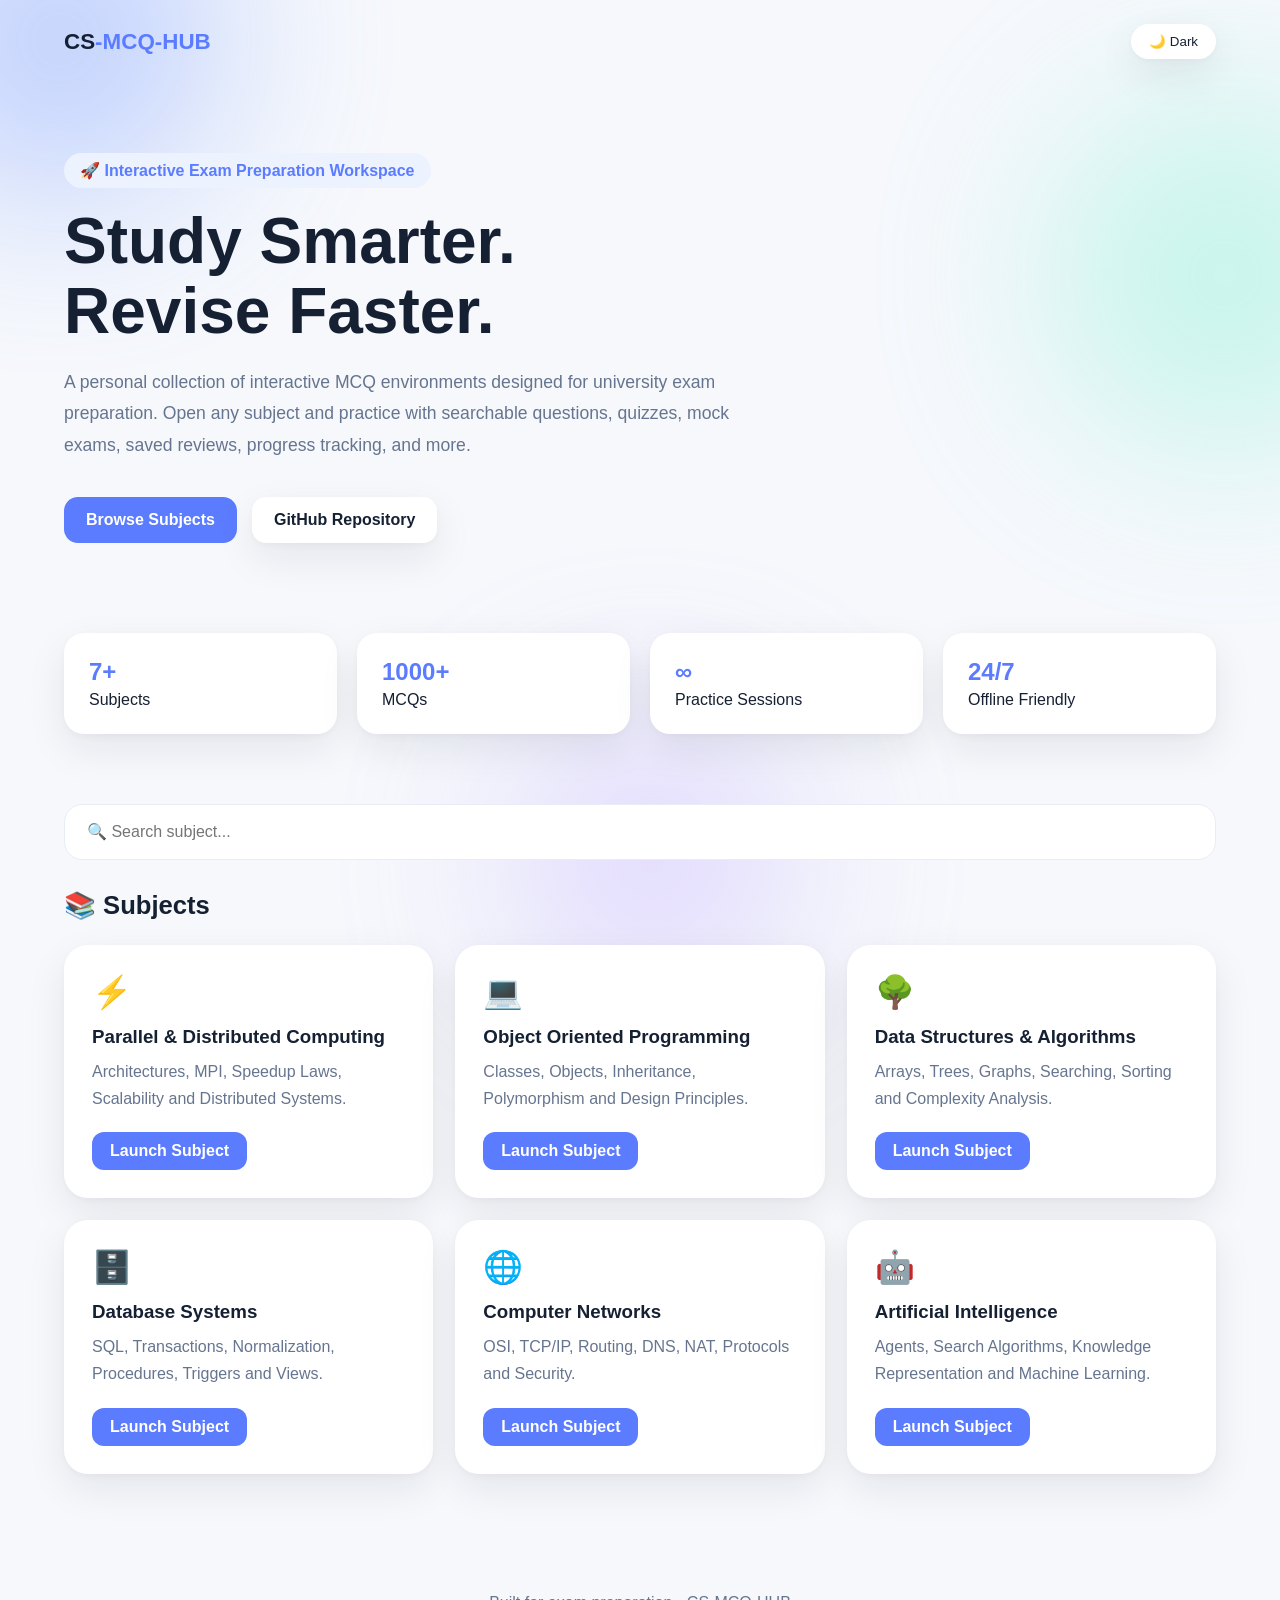
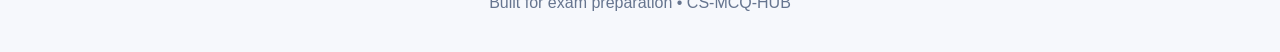
==== index.html @ e60d029c "chore: refactor logo and subject links, enhance theme toggle" ====
<!DOCTYPE html>
<html lang="en">
<head>
<meta charset="UTF-8">
<meta name="viewport" content="width=device-width, initial-scale=1">

<title>CS MCQ Hub</title>

<style>

:root{
    --bg:#f6f8fc;
    --card:#ffffff;
    --text:#162033;
    --muted:#66758f;
    --border:#e7edf5;

    --primary:#5b7cff;
    --primary-light:#edf2ff;

    --shadow:
        0 2px 8px rgba(15,23,42,.04),
        0 15px 40px rgba(15,23,42,.08);
}

[data-theme="dark"]{
    --bg:#0f172a;
    --card:#172033;
    --text:#f8fafc;
    --muted:#94a3b8;
    --border:#273449;

    --primary:#7395ff;
    --primary-light:#1f2f57;
}

*{
    margin:0;
    padding:0;
    box-sizing:border-box;
}

html{
    scroll-behavior:smooth;
}

body{
    background:var(--bg);
    color:var(--text);
    font-family:
    Inter,
    Segoe UI,
    sans-serif;
    overflow-x:hidden;
}

/* =======================
BACKGROUND
======================= */

.blob{
    position:fixed;
    border-radius:50%;
    filter:blur(90px);
    z-index:-1;
    opacity:.45;
}

.blob1{
    width:320px;
    height:320px;
    background:#7ea1ff;
    top:-120px;
    left:-100px;
}

.blob2{
    width:350px;
    height:350px;
    background:#8df2d7;
    right:-120px;
    top:100px;
}

.blob3{
    width:280px;
    height:280px;
    background:#c5b1ff;
    bottom:-100px;
    left:40%;
}

/* =======================
HEADER
======================= */

header{
    max-width:1200px;
    margin:auto;
    padding:24px;
}

.nav{
    display:flex;
    justify-content:space-between;
    align-items:center;
}

.logo{
    font-size:1.4rem;
    font-weight:800;
    text-decoration:none;
    color:var(--text);
}

.logo span{
    color:var(--primary);
}

.theme-btn{
    border:none;
    padding:10px 18px;
    border-radius:999px;
    background:var(--card);
    box-shadow:var(--shadow);
    cursor:pointer;
    color:var(--text);
}

/* =======================
HERO
======================= */

.hero{
    max-width:1200px;
    margin:auto;
    padding:70px 24px;
}

.tag{
    display:inline-block;
    padding:8px 16px;
    border-radius:999px;
    background:var(--primary-light);
    color:var(--primary);
    font-weight:700;
    margin-bottom:18px;
}

.hero h1{
    font-size:clamp(2.5rem,5vw,5rem);
    line-height:1.1;
    margin-bottom:20px;
}

.hero p{
    max-width:700px;
    color:var(--muted);
    font-size:1.1rem;
    line-height:1.8;
}

.hero-actions{
    margin-top:35px;
    display:flex;
    gap:15px;
    flex-wrap:wrap;
}

.btn{
    text-decoration:none;
    padding:14px 22px;
    border-radius:14px;
    font-weight:700;
}

.btn-primary{
    background:var(--primary);
    color:white;
}

.btn-secondary{
    background:var(--card);
    color:var(--text);
    box-shadow:var(--shadow);
}

/* =======================
STATS
======================= */

.stats{
    max-width:1200px;
    margin:auto;
    padding:20px 24px 50px;

    display:grid;
    gap:20px;

    grid-template-columns:
    repeat(auto-fit,minmax(220px,1fr));
}

.stat-card{
    background:var(--card);
    padding:25px;
    border-radius:20px;
    box-shadow:var(--shadow);
}

.stat-card h2{
    color:var(--primary);
    margin-bottom:5px;
}

/* =======================
SEARCH
======================= */

.search-area{
    max-width:1200px;
    margin:auto;
    padding:20px 24px;
}

.search-box{
    width:100%;
    padding:18px 22px;

    border-radius:18px;
    border:1px solid var(--border);

    background:var(--card);
    color:var(--text);

    font-size:1rem;
}

/* =======================
SUBJECTS
======================= */

.subjects{
    max-width:1200px;
    margin:auto;
    padding:10px 24px 80px;
}

.section-title{
    margin-bottom:25px;
    font-size:1.6rem;
}

.subject-grid{
    display:grid;
    gap:22px;

    grid-template-columns:
    repeat(auto-fit,minmax(280px,1fr));
}

.subject-card{
    background:var(--card);
    border-radius:24px;

    padding:28px;

    box-shadow:var(--shadow);

    transition:.25s;
}

.subject-card:hover{
    transform:translateY(-6px);
}

.subject-icon{
    font-size:2rem;
    margin-bottom:15px;
}

.subject-card h3{
    margin-bottom:10px;
}

.subject-card p{
    color:var(--muted);
    margin-bottom:20px;
    line-height:1.7;
}

.subject-link{
    display:inline-block;

    text-decoration:none;

    color:white;

    background:var(--primary);

    padding:10px 18px;
    border-radius:12px;

    font-weight:700;
}

/* =======================
FOOTER
======================= */

footer{
    text-align:center;
    padding:40px 20px;
    color:var(--muted);
}

/* =======================
RESPONSIVE
======================= */

@media(max-width:768px){

.hero{
    padding-top:40px;
}

.hero-actions{
    flex-direction:column;
}

.btn{
    text-align:center;
}
}

</style>
</head>
<body>

<div class="blob blob1"></div>
<div class="blob blob2"></div>
<div class="blob blob3"></div>

<header>

<div class="nav">

<a href="index.html" class="logo">
CS<span>-MCQ-HUB</span>
</a>

<button class="theme-btn" id="themeBtn">
🌙 Dark
</button>

</div>

</header>

<section class="hero">

<span class="tag">
🚀 Interactive Exam Preparation Workspace
</span>

<h1>
Study Smarter.<br>
Revise Faster.
</h1>

<p>
A personal collection of interactive MCQ environments designed for university exam preparation. Open any subject and practice with searchable questions, quizzes, mock exams, saved reviews, progress tracking, and more.
</p>

<div class="hero-actions">

<a href="#subjects" class="btn btn-primary">
Browse Subjects
</a>

<a href="https://github.com/asad-ali-sajjad/cs-mcq-hub" target="_blank" rel="noopener noreferrer" class="btn btn-secondary">
GitHub Repository
</a>

</div>

</section>

<section class="stats">

<div class="stat-card">
<h2>7+</h2>
<p>Subjects</p>
</div>

<div class="stat-card">
<h2>1000+</h2>
<p>MCQs</p>
</div>

<div class="stat-card">
<h2>∞</h2>
<p>Practice Sessions</p>
</div>

<div class="stat-card">
<h2>24/7</h2>
<p>Offline Friendly</p>
</div>

</section>

<section class="search-area">

<input
type="text"
class="search-box"
placeholder="🔍 Search subject..."
id="searchInput"
>

</section>

<section class="subjects" id="subjects">

<h2 class="section-title">
📚 Subjects
</h2>

<div class="subject-grid" id="subjectGrid">

<div class="subject-card">
<div class="subject-icon">⚡</div>
<h3>Parallel & Distributed Computing</h3>
<p>
Architectures, MPI, Speedup Laws, Scalability and Distributed Systems.
</p>
<a class="subject-link" href="coming-soon.html?subject=Parallel+%26+Distributed+Computing">
Launch Subject
</a>
</div>

<div class="subject-card">
<div class="subject-icon">💻</div>
<h3>Object Oriented Programming</h3>
<p>
Classes, Objects, Inheritance, Polymorphism and Design Principles.
</p>
<a class="subject-link" href="coming-soon.html?subject=Object+Oriented+Programming">
Launch Subject
</a>
</div>

<div class="subject-card">
<div class="subject-icon">🌳</div>
<h3>Data Structures & Algorithms</h3>
<p>
Arrays, Trees, Graphs, Searching, Sorting and Complexity Analysis.
</p>
<a class="subject-link" href="coming-soon.html?subject=Data+Structures+%26+Algorithms">
Launch Subject
</a>
</div>

<div class="subject-card">
<div class="subject-icon">🗄️</div>
<h3>Database Systems</h3>
<p>
SQL, Transactions, Normalization, Procedures, Triggers and Views.
</p>
<a class="subject-link" href="coming-soon.html?subject=Database+Systems">
Launch Subject
</a>
</div>

<div class="subject-card">
<div class="subject-icon">🌐</div>
<h3>Computer Networks</h3>
<p>
OSI, TCP/IP, Routing, DNS, NAT, Protocols and Security.
</p>
<a class="subject-link" href="coming-soon.html?subject=Computer+Networks">
Launch Subject
</a>
</div>

<div class="subject-card">
<div class="subject-icon">🤖</div>
<h3>Artificial Intelligence</h3>
<p>
Agents, Search Algorithms, Knowledge Representation and Machine Learning.
</p>
<a class="subject-link" href="coming-soon.html?subject=Artificial+Intelligence">
Launch Subject
</a>
</div>

</div>

</section>

<footer>

Built for exam preparation • CS-MCQ-HUB

</footer>

<script>

const themeBtn = document.getElementById("themeBtn");

// Load saved theme preference
if(localStorage.getItem("theme") === "dark"){
    document.documentElement.setAttribute("data-theme","dark");
    themeBtn.textContent = "☀️ Light";
}

themeBtn.onclick = () => {
    const dark = document.documentElement.getAttribute("data-theme");

    if(dark === "dark"){
        document.documentElement.removeAttribute("data-theme");
        localStorage.setItem("theme","light");
        themeBtn.textContent = "🌙 Dark";
    }
    else{
        document.documentElement.setAttribute("data-theme","dark");
        localStorage.setItem("theme","dark");
        themeBtn.textContent = "☀️ Light";
    }
};

const searchInput = document.getElementById("searchInput");

searchInput.addEventListener("input", function(){
    const value = this.value.toLowerCase();

    document.querySelectorAll(".subject-card").forEach(card => {
        card.style.display = card.textContent.toLowerCase().includes(value)
            ? "block"
            : "none";
    });
});

</script>

</body>
    </html>
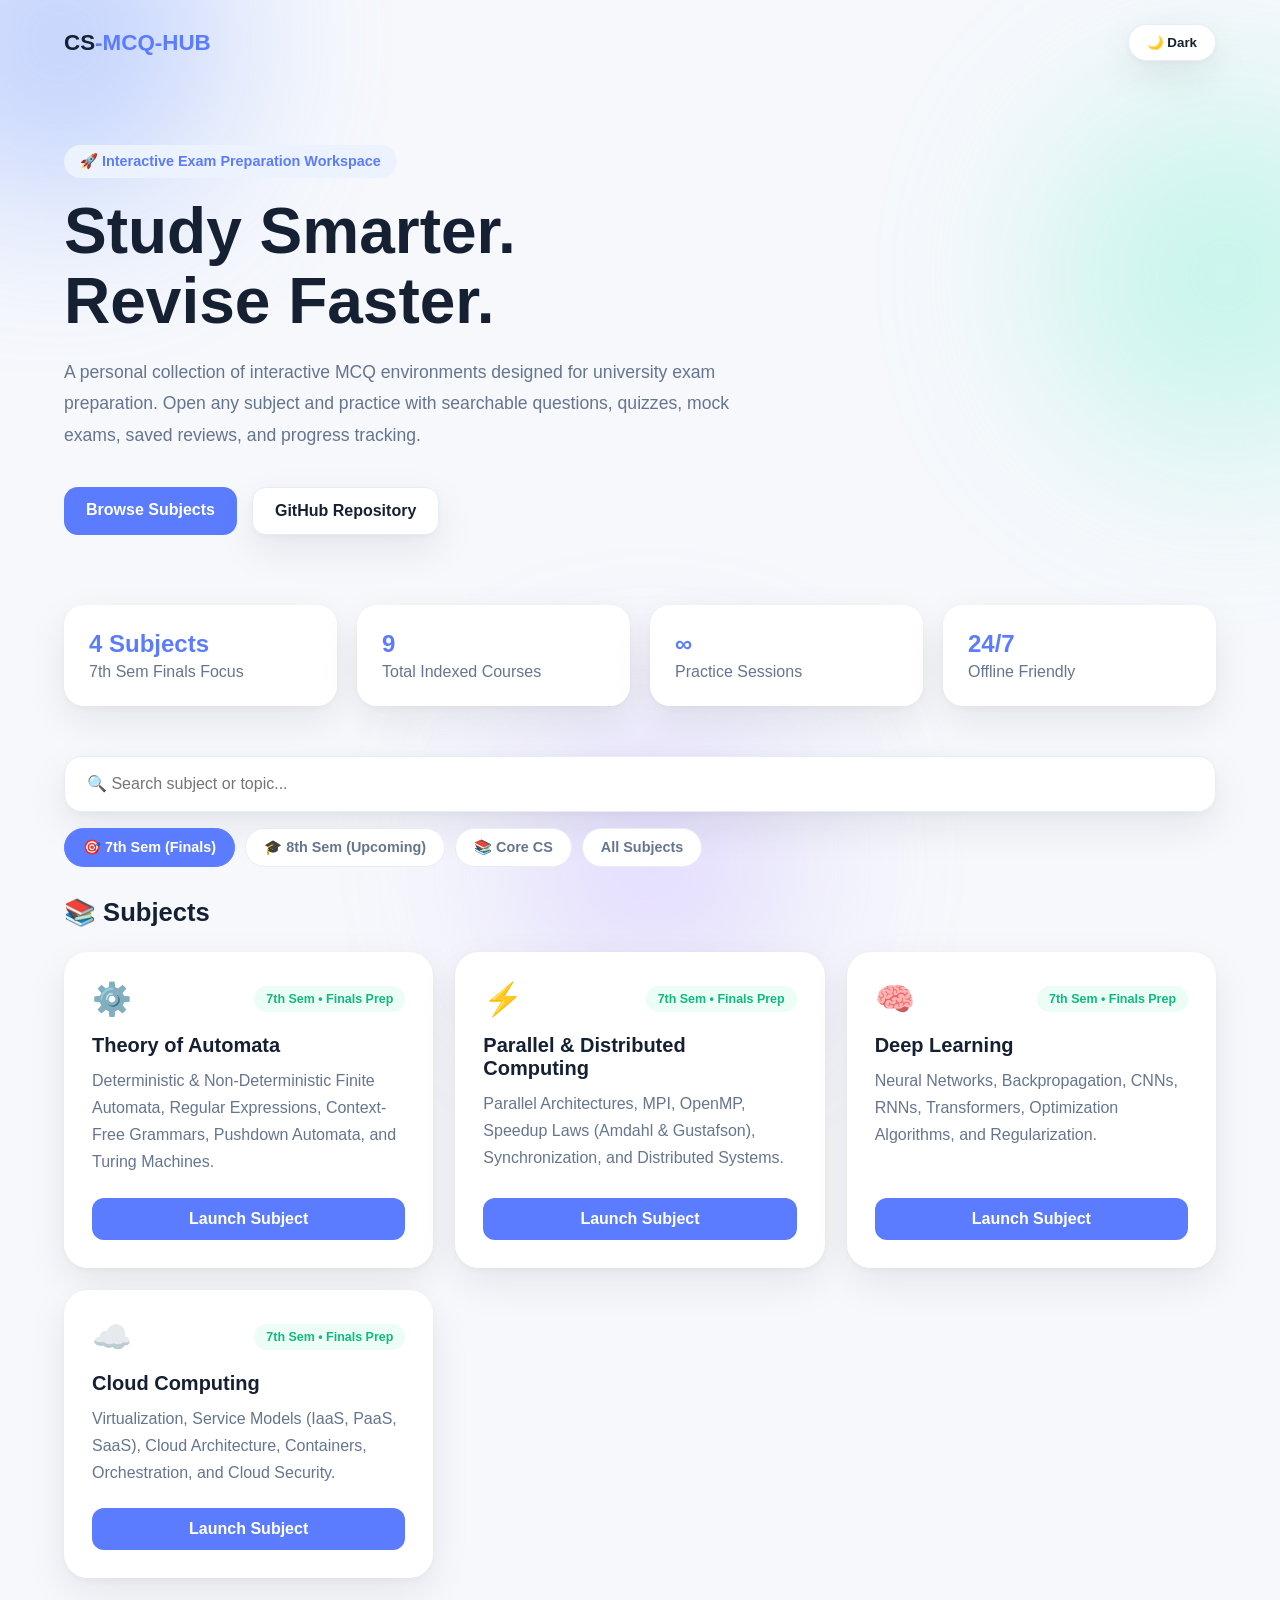
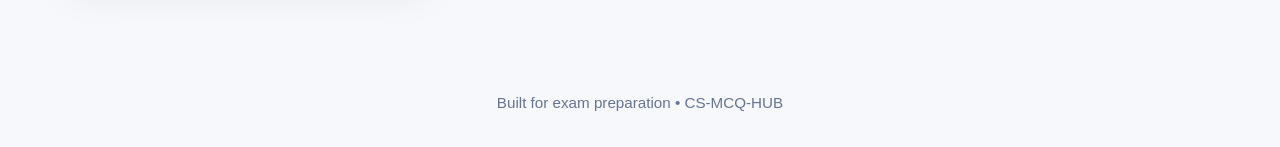
==== commit ff790c56: "refactor: split CSS/JS modules and configure 7th sem subjects" ====
--- a/index.html
+++ b/index.html
@@ -1,549 +1,89 @@
 <!DOCTYPE html>
 <html lang="en">
 <head>
-<meta charset="UTF-8">
-<meta name="viewport" content="width=device-width, initial-scale=1">
-
-<title>CS MCQ Hub</title>
-
-<style>
-
-:root{
-    --bg:#f6f8fc;
-    --card:#ffffff;
-    --text:#162033;
-    --muted:#66758f;
-    --border:#e7edf5;
-
-    --primary:#5b7cff;
-    --primary-light:#edf2ff;
-
-    --shadow:
-        0 2px 8px rgba(15,23,42,.04),
-        0 15px 40px rgba(15,23,42,.08);
-}
-
-[data-theme="dark"]{
-    --bg:#0f172a;
-    --card:#172033;
-    --text:#f8fafc;
-    --muted:#94a3b8;
-    --border:#273449;
-
-    --primary:#7395ff;
-    --primary-light:#1f2f57;
-}
-
-*{
-    margin:0;
-    padding:0;
-    box-sizing:border-box;
-}
-
-html{
-    scroll-behavior:smooth;
-}
-
-body{
-    background:var(--bg);
-    color:var(--text);
-    font-family:
-    Inter,
-    Segoe UI,
-    sans-serif;
-    overflow-x:hidden;
-}
-
-/* =======================
-BACKGROUND
-======================= */
-
-.blob{
-    position:fixed;
-    border-radius:50%;
-    filter:blur(90px);
-    z-index:-1;
-    opacity:.45;
-}
-
-.blob1{
-    width:320px;
-    height:320px;
-    background:#7ea1ff;
-    top:-120px;
-    left:-100px;
-}
-
-.blob2{
-    width:350px;
-    height:350px;
-    background:#8df2d7;
-    right:-120px;
-    top:100px;
-}
-
-.blob3{
-    width:280px;
-    height:280px;
-    background:#c5b1ff;
-    bottom:-100px;
-    left:40%;
-}
-
-/* =======================
-HEADER
-======================= */
-
-header{
-    max-width:1200px;
-    margin:auto;
-    padding:24px;
-}
-
-.nav{
-    display:flex;
-    justify-content:space-between;
-    align-items:center;
-}
-
-.logo{
-    font-size:1.4rem;
-    font-weight:800;
-    text-decoration:none;
-    color:var(--text);
-}
-
-.logo span{
-    color:var(--primary);
-}
-
-.theme-btn{
-    border:none;
-    padding:10px 18px;
-    border-radius:999px;
-    background:var(--card);
-    box-shadow:var(--shadow);
-    cursor:pointer;
-    color:var(--text);
-}
-
-/* =======================
-HERO
-======================= */
-
-.hero{
-    max-width:1200px;
-    margin:auto;
-    padding:70px 24px;
-}
-
-.tag{
-    display:inline-block;
-    padding:8px 16px;
-    border-radius:999px;
-    background:var(--primary-light);
-    color:var(--primary);
-    font-weight:700;
-    margin-bottom:18px;
-}
-
-.hero h1{
-    font-size:clamp(2.5rem,5vw,5rem);
-    line-height:1.1;
-    margin-bottom:20px;
-}
-
-.hero p{
-    max-width:700px;
-    color:var(--muted);
-    font-size:1.1rem;
-    line-height:1.8;
-}
-
-.hero-actions{
-    margin-top:35px;
-    display:flex;
-    gap:15px;
-    flex-wrap:wrap;
-}
-
-.btn{
-    text-decoration:none;
-    padding:14px 22px;
-    border-radius:14px;
-    font-weight:700;
-}
-
-.btn-primary{
-    background:var(--primary);
-    color:white;
-}
-
-.btn-secondary{
-    background:var(--card);
-    color:var(--text);
-    box-shadow:var(--shadow);
-}
-
-/* =======================
-STATS
-======================= */
-
-.stats{
-    max-width:1200px;
-    margin:auto;
-    padding:20px 24px 50px;
-
-    display:grid;
-    gap:20px;
-
-    grid-template-columns:
-    repeat(auto-fit,minmax(220px,1fr));
-}
-
-.stat-card{
-    background:var(--card);
-    padding:25px;
-    border-radius:20px;
-    box-shadow:var(--shadow);
-}
-
-.stat-card h2{
-    color:var(--primary);
-    margin-bottom:5px;
-}
-
-/* =======================
-SEARCH
-======================= */
-
-.search-area{
-    max-width:1200px;
-    margin:auto;
-    padding:20px 24px;
-}
-
-.search-box{
-    width:100%;
-    padding:18px 22px;
-
-    border-radius:18px;
-    border:1px solid var(--border);
-
-    background:var(--card);
-    color:var(--text);
-
-    font-size:1rem;
-}
-
-/* =======================
-SUBJECTS
-======================= */
-
-.subjects{
-    max-width:1200px;
-    margin:auto;
-    padding:10px 24px 80px;
-}
-
-.section-title{
-    margin-bottom:25px;
-    font-size:1.6rem;
-}
-
-.subject-grid{
-    display:grid;
-    gap:22px;
-
-    grid-template-columns:
-    repeat(auto-fit,minmax(280px,1fr));
-}
-
-.subject-card{
-    background:var(--card);
-    border-radius:24px;
-
-    padding:28px;
-
-    box-shadow:var(--shadow);
-
-    transition:.25s;
-}
-
-.subject-card:hover{
-    transform:translateY(-6px);
-}
-
-.subject-icon{
-    font-size:2rem;
-    margin-bottom:15px;
-}
-
-.subject-card h3{
-    margin-bottom:10px;
-}
-
-.subject-card p{
-    color:var(--muted);
-    margin-bottom:20px;
-    line-height:1.7;
-}
-
-.subject-link{
-    display:inline-block;
-
-    text-decoration:none;
-
-    color:white;
-
-    background:var(--primary);
-
-    padding:10px 18px;
-    border-radius:12px;
-
-    font-weight:700;
-}
-
-/* =======================
-FOOTER
-======================= */
-
-footer{
-    text-align:center;
-    padding:40px 20px;
-    color:var(--muted);
-}
-
-/* =======================
-RESPONSIVE
-======================= */
-
-@media(max-width:768px){
-
-.hero{
-    padding-top:40px;
-}
-
-.hero-actions{
-    flex-direction:column;
-}
-
-.btn{
-    text-align:center;
-}
-}
-
-</style>
+    <meta charset="UTF-8">
+    <meta name="viewport" content="width=device-width, initial-scale=1">
+    <title>CS MCQ Hub</title>
+    <link rel="stylesheet" href="assets/css/global.css">
+    <link rel="stylesheet" href="assets/css/home.css">
 </head>
 <body>
 
-<div class="blob blob1"></div>
-<div class="blob blob2"></div>
-<div class="blob blob3"></div>
+    <div class="blob blob1"></div>
+    <div class="blob blob2"></div>
+    <div class="blob blob3"></div>
 
-<header>
+    <header>
+        <div class="nav">
+            <a href="index.html" class="logo">CS<span>-MCQ-HUB</span></a>
+            <button class="theme-btn" id="themeBtn">🌙 Dark</button>
+        </div>
+    </header>
 
-<div class="nav">
+    <section class="hero">
+        <span class="tag">🚀 Interactive Exam Preparation Workspace</span>
+        <h1>Study Smarter.<br>Revise Faster.</h1>
+        <p>
+            A personal collection of interactive MCQ environments designed for university exam preparation. Open any subject and practice with searchable questions, quizzes, mock exams, saved reviews, and progress tracking.
+        </p>
 
-<a href="index.html" class="logo">
-CS<span>-MCQ-HUB</span>
-</a>
+        <div class="hero-actions">
+            <a href="#subjects" class="btn btn-primary">Browse Subjects</a>
+            <a href="https://github.com/asad-ali-sajjad/cs-mcq-hub" target="_blank" rel="noopener noreferrer" class="btn btn-secondary">
+                GitHub Repository
+            </a>
+        </div>
+    </section>
 
-<button class="theme-btn" id="themeBtn">
-🌙 Dark
-</button>
+    <section class="stats">
+        <div class="stat-card">
+            <h2 id="activeSemStat">4 Subjects</h2>
+            <p>7th Sem Finals Focus</p>
+        </div>
+        <div class="stat-card">
+            <h2 id="totalSubjectsStat">9</h2>
+            <p>Total Indexed Courses</p>
+        </div>
+        <div class="stat-card">
+            <h2>∞</h2>
+            <p>Practice Sessions</p>
+        </div>
+        <div class="stat-card">
+            <h2>24/7</h2>
+            <p>Offline Friendly</p>
+        </div>
+    </section>
 
-</div>
+    <section class="controls-area">
+        <input
+            type="text"
+            class="search-box"
+            placeholder="🔍 Search subject or topic..."
+            id="searchInput"
+        >
 
-</header>
+        <div class="filter-tabs" id="filterTabs">
+            <button class="filter-btn active" data-filter="7th Sem">🎯 7th Sem (Finals)</button>
+            <button class="filter-btn" data-filter="8th Sem">🎓 8th Sem (Upcoming)</button>
+            <button class="filter-btn" data-filter="Core CS">📚 Core CS</button>
+            <button class="filter-btn" data-filter="All">All Subjects</button>
+        </div>
+    </section>
 
-<section class="hero">
+    <section class="subjects" id="subjects">
+        <div class="section-header">
+            <h2 class="section-title">📚 Subjects</h2>
+        </div>
 
-<span class="tag">
-🚀 Interactive Exam Preparation Workspace
-</span>
+        <div class="subject-grid" id="subjectGrid"></div>
+    </section>
 
-<h1>
-Study Smarter.<br>
-Revise Faster.
-</h1>
+    <footer>
+        Built for exam preparation • CS-MCQ-HUB
+    </footer>
 
-<p>
-A personal collection of interactive MCQ environments designed for university exam preparation. Open any subject and practice with searchable questions, quizzes, mock exams, saved reviews, progress tracking, and more.
-</p>
-
-<div class="hero-actions">
-
-<a href="#subjects" class="btn btn-primary">
-Browse Subjects
-</a>
-
-<a href="https://github.com/asad-ali-sajjad/cs-mcq-hub" target="_blank" rel="noopener noreferrer" class="btn btn-secondary">
-GitHub Repository
-</a>
-
-</div>
-
-</section>
-
-<section class="stats">
-
-<div class="stat-card">
-<h2>7+</h2>
-<p>Subjects</p>
-</div>
-
-<div class="stat-card">
-<h2>1000+</h2>
-<p>MCQs</p>
-</div>
-
-<div class="stat-card">
-<h2>∞</h2>
-<p>Practice Sessions</p>
-</div>
-
-<div class="stat-card">
-<h2>24/7</h2>
-<p>Offline Friendly</p>
-</div>
-
-</section>
-
-<section class="search-area">
-
-<input
-type="text"
-class="search-box"
-placeholder="🔍 Search subject..."
-id="searchInput"
->
-
-</section>
-
-<section class="subjects" id="subjects">
-
-<h2 class="section-title">
-📚 Subjects
-</h2>
-
-<div class="subject-grid" id="subjectGrid">
-
-<div class="subject-card">
-<div class="subject-icon">⚡</div>
-<h3>Parallel & Distributed Computing</h3>
-<p>
-Architectures, MPI, Speedup Laws, Scalability and Distributed Systems.
-</p>
-<a class="subject-link" href="coming-soon.html?subject=Parallel+%26+Distributed+Computing">
-Launch Subject
-</a>
-</div>
-
-<div class="subject-card">
-<div class="subject-icon">💻</div>
-<h3>Object Oriented Programming</h3>
-<p>
-Classes, Objects, Inheritance, Polymorphism and Design Principles.
-</p>
-<a class="subject-link" href="coming-soon.html?subject=Object+Oriented+Programming">
-Launch Subject
-</a>
-</div>
-
-<div class="subject-card">
-<div class="subject-icon">🌳</div>
-<h3>Data Structures & Algorithms</h3>
-<p>
-Arrays, Trees, Graphs, Searching, Sorting and Complexity Analysis.
-</p>
-<a class="subject-link" href="coming-soon.html?subject=Data+Structures+%26+Algorithms">
-Launch Subject
-</a>
-</div>
-
-<div class="subject-card">
-<div class="subject-icon">🗄️</div>
-<h3>Database Systems</h3>
-<p>
-SQL, Transactions, Normalization, Procedures, Triggers and Views.
-</p>
-<a class="subject-link" href="coming-soon.html?subject=Database+Systems">
-Launch Subject
-</a>
-</div>
-
-<div class="subject-card">
-<div class="subject-icon">🌐</div>
-<h3>Computer Networks</h3>
-<p>
-OSI, TCP/IP, Routing, DNS, NAT, Protocols and Security.
-</p>
-<a class="subject-link" href="coming-soon.html?subject=Computer+Networks">
-Launch Subject
-</a>
-</div>
-
-<div class="subject-card">
-<div class="subject-icon">🤖</div>
-<h3>Artificial Intelligence</h3>
-<p>
-Agents, Search Algorithms, Knowledge Representation and Machine Learning.
-</p>
-<a class="subject-link" href="coming-soon.html?subject=Artificial+Intelligence">
-Launch Subject
-</a>
-</div>
-
-</div>
-
-</section>
-
-<footer>
-
-Built for exam preparation • CS-MCQ-HUB
-
-</footer>
-
-<script>
-
-const themeBtn = document.getElementById("themeBtn");
-
-// Load saved theme preference
-if(localStorage.getItem("theme") === "dark"){
-    document.documentElement.setAttribute("data-theme","dark");
-    themeBtn.textContent = "☀️ Light";
-}
-
-themeBtn.onclick = () => {
-    const dark = document.documentElement.getAttribute("data-theme");
-
-    if(dark === "dark"){
-        document.documentElement.removeAttribute("data-theme");
-        localStorage.setItem("theme","light");
-        themeBtn.textContent = "🌙 Dark";
-    }
-    else{
-        document.documentElement.setAttribute("data-theme","dark");
-        localStorage.setItem("theme","dark");
-        themeBtn.textContent = "☀️ Light";
-    }
-};
-
-const searchInput = document.getElementById("searchInput");
-
-searchInput.addEventListener("input", function(){
-    const value = this.value.toLowerCase();
-
-    document.querySelectorAll(".subject-card").forEach(card => {
-        card.style.display = card.textContent.toLowerCase().includes(value)
-            ? "block"
-            : "none";
-    });
-});
-
-</script>
-
+    <script src="assets/js/theme.js"></script>
+    <script src="assets/js/subjects-data.js"></script>
+    <script src="assets/js/home.js"></script>
 </body>
-    </html>
-           
+</html>
--- a/assets/css/global.css
+++ b/assets/css/global.css
@@ -0,0 +1,178 @@
+:root {
+    --bg: #f6f8fc;
+    --card: #ffffff;
+    --text: #162033;
+    --muted: #66758f;
+    --border: #e7edf5;
+
+    --primary: #5b7cff;
+    --primary-light: #edf2ff;
+    --accent-green: #10b981;
+    --accent-green-light: #ecfdf5;
+
+    --shadow:
+        0 2px 8px rgba(15, 23, 42, 0.04),
+        0 15px 40px rgba(15, 23, 42, 0.08);
+}
+
+[data-theme="dark"] {
+    --bg: #0f172a;
+    --card: #172033;
+    --text: #f8fafc;
+    --muted: #94a3b8;
+    --border: #273449;
+
+    --primary: #7395ff;
+    --primary-light: #1f2f57;
+    --accent-green: #34d399;
+    --accent-green-light: #132e2b;
+}
+
+* {
+    margin: 0;
+    padding: 0;
+    box-sizing: border-box;
+}
+
+html {
+    scroll-behavior: smooth;
+}
+
+body {
+    background: var(--bg);
+    color: var(--text);
+    font-family: Inter, "Segoe UI", sans-serif;
+    min-height: 100vh;
+    display: flex;
+    flex-direction: column;
+    overflow-x: hidden;
+}
+
+/* =======================
+   BACKGROUND BLOBS
+======================= */
+.blob {
+    position: fixed;
+    border-radius: 50%;
+    filter: blur(90px);
+    z-index: -1;
+    opacity: 0.45;
+    pointer-events: none;
+}
+
+.blob1 {
+    width: 320px;
+    height: 320px;
+    background: #7ea1ff;
+    top: -120px;
+    left: -100px;
+}
+
+.blob2 {
+    width: 350px;
+    height: 350px;
+    background: #8df2d7;
+    right: -120px;
+    top: 100px;
+}
+
+.blob3 {
+    width: 280px;
+    height: 280px;
+    background: #c5b1ff;
+    bottom: -100px;
+    left: 40%;
+}
+
+/* =======================
+   HEADER & NAV
+======================= */
+header {
+    width: 100%;
+    max-width: 1200px;
+    margin: 0 auto;
+    padding: 24px;
+}
+
+.nav {
+    display: flex;
+    justify-content: space-between;
+    align-items: center;
+}
+
+.logo {
+    font-size: 1.4rem;
+    font-weight: 800;
+    text-decoration: none;
+    color: var(--text);
+}
+
+.logo span {
+    color: var(--primary);
+}
+
+.theme-btn {
+    border: 1px solid var(--border);
+    padding: 10px 18px;
+    border-radius: 999px;
+    background: var(--card);
+    box-shadow: var(--shadow);
+    cursor: pointer;
+    color: var(--text);
+    font-weight: 600;
+    transition: transform 0.2s ease;
+}
+
+.theme-btn:hover {
+    transform: translateY(-2px);
+}
+
+/* =======================
+   SHARED TAGS & BUTTONS
+======================= */
+.tag {
+    display: inline-block;
+    padding: 8px 16px;
+    border-radius: 999px;
+    background: var(--primary-light);
+    color: var(--primary);
+    font-weight: 700;
+    font-size: 0.9rem;
+    margin-bottom: 18px;
+}
+
+.btn {
+    display: inline-block;
+    text-decoration: none;
+    padding: 14px 22px;
+    border-radius: 14px;
+    font-weight: 700;
+    transition: transform 0.2s ease, opacity 0.2s ease;
+}
+
+.btn:hover {
+    transform: translateY(-2px);
+}
+
+.btn-primary {
+    background: var(--primary);
+    color: #ffffff;
+}
+
+.btn-secondary {
+    background: var(--card);
+    color: var(--text);
+    border: 1px solid var(--border);
+    box-shadow: var(--shadow);
+}
+
+/* =======================
+   FOOTER
+======================= */
+footer {
+    margin-top: auto;
+    text-align: center;
+    padding: 36px 20px;
+    color: var(--muted);
+    font-size: 0.95rem;
+}
--- a/assets/css/home.css
+++ b/assets/css/home.css
@@ -0,0 +1,233 @@
+/* =======================
+   HERO
+======================= */
+.hero {
+    width: 100%;
+    max-width: 1200px;
+    margin: 0 auto;
+    padding: 60px 24px;
+}
+
+.hero h1 {
+    font-size: clamp(2.5rem, 5vw, 4.8rem);
+    line-height: 1.1;
+    margin-bottom: 20px;
+}
+
+.hero p {
+    max-width: 700px;
+    color: var(--muted);
+    font-size: 1.1rem;
+    line-height: 1.8;
+}
+
+.hero-actions {
+    margin-top: 35px;
+    display: flex;
+    gap: 15px;
+    flex-wrap: wrap;
+}
+
+/* =======================
+   STATS
+======================= */
+.stats {
+    width: 100%;
+    max-width: 1200px;
+    margin: 0 auto;
+    padding: 10px 24px 40px;
+    display: grid;
+    gap: 20px;
+    grid-template-columns: repeat(auto-fit, minmax(220px, 1fr));
+}
+
+.stat-card {
+    background: var(--card);
+    padding: 25px;
+    border-radius: 20px;
+    box-shadow: var(--shadow);
+}
+
+.stat-card h2 {
+    color: var(--primary);
+    margin-bottom: 5px;
+}
+
+.stat-card p {
+    color: var(--muted);
+}
+
+/* =======================
+   SEARCH & SEMESTER FILTERS
+======================= */
+.controls-area {
+    width: 100%;
+    max-width: 1200px;
+    margin: 0 auto;
+    padding: 10px 24px 20px;
+    display: flex;
+    flex-direction: column;
+    gap: 16px;
+}
+
+.search-box {
+    width: 100%;
+    padding: 18px 22px;
+    border-radius: 18px;
+    border: 1px solid var(--border);
+    background: var(--card);
+    color: var(--text);
+    font-size: 1rem;
+    box-shadow: var(--shadow);
+}
+
+.search-box:focus {
+    outline: 2px solid var(--primary);
+    border-color: transparent;
+}
+
+.filter-tabs {
+    display: flex;
+    gap: 10px;
+    flex-wrap: wrap;
+}
+
+.filter-btn {
+    border: 1px solid var(--border);
+    background: var(--card);
+    color: var(--muted);
+    padding: 10px 18px;
+    border-radius: 999px;
+    font-weight: 700;
+    font-size: 0.9rem;
+    cursor: pointer;
+    transition: all 0.2s ease;
+}
+
+.filter-btn:hover {
+    color: var(--text);
+}
+
+.filter-btn.active {
+    background: var(--primary);
+    color: #ffffff;
+    border-color: var(--primary);
+}
+
+/* =======================
+   SUBJECTS GRID
+======================= */
+.subjects {
+    width: 100%;
+    max-width: 1200px;
+    margin: 0 auto;
+    padding: 10px 24px 80px;
+}
+
+.section-header {
+    display: flex;
+    justify-content: space-between;
+    align-items: center;
+    margin-bottom: 25px;
+}
+
+.section-title {
+    font-size: 1.6rem;
+}
+
+.subject-grid {
+    display: grid;
+    gap: 22px;
+    grid-template-columns: repeat(auto-fit, minmax(290px, 1fr));
+}
+
+.subject-card {
+    background: var(--card);
+    border-radius: 24px;
+    padding: 28px;
+    box-shadow: var(--shadow);
+    display: flex;
+    flex-direction: column;
+    justify-content: space-between;
+    transition: transform 0.25s ease;
+}
+
+.subject-card:hover {
+    transform: translateY(-6px);
+}
+
+.card-top {
+    display: flex;
+    justify-content: space-between;
+    align-items: center;
+    margin-bottom: 16px;
+}
+
+.subject-icon {
+    font-size: 2rem;
+}
+
+.sem-badge {
+    font-size: 0.78rem;
+    font-weight: 700;
+    padding: 6px 12px;
+    border-radius: 999px;
+    background: var(--primary-light);
+    color: var(--primary);
+}
+
+.sem-badge.active-sem {
+    background: var(--accent-green-light);
+    color: var(--accent-green);
+}
+
+.subject-card h3 {
+    margin-bottom: 10px;
+    font-size: 1.25rem;
+}
+
+.subject-card p {
+    color: var(--muted);
+    margin-bottom: 22px;
+    line-height: 1.7;
+    flex-grow: 1;
+}
+
+.subject-link {
+    display: inline-block;
+    text-align: center;
+    text-decoration: none;
+    color: #ffffff;
+    background: var(--primary);
+    padding: 12px 18px;
+    border-radius: 12px;
+    font-weight: 700;
+    transition: opacity 0.2s ease;
+}
+
+.subject-link:hover {
+    opacity: 0.92;
+}
+
+.empty-state {
+    text-align: center;
+    padding: 48px 20px;
+    color: var(--muted);
+    background: var(--card);
+    border-radius: 24px;
+    box-shadow: var(--shadow);
+}
+
+@media (max-width: 768px) {
+    .hero {
+        padding-top: 36px;
+    }
+
+    .hero-actions {
+        flex-direction: column;
+    }
+
+    .btn {
+        text-align: center;
+    }
+}
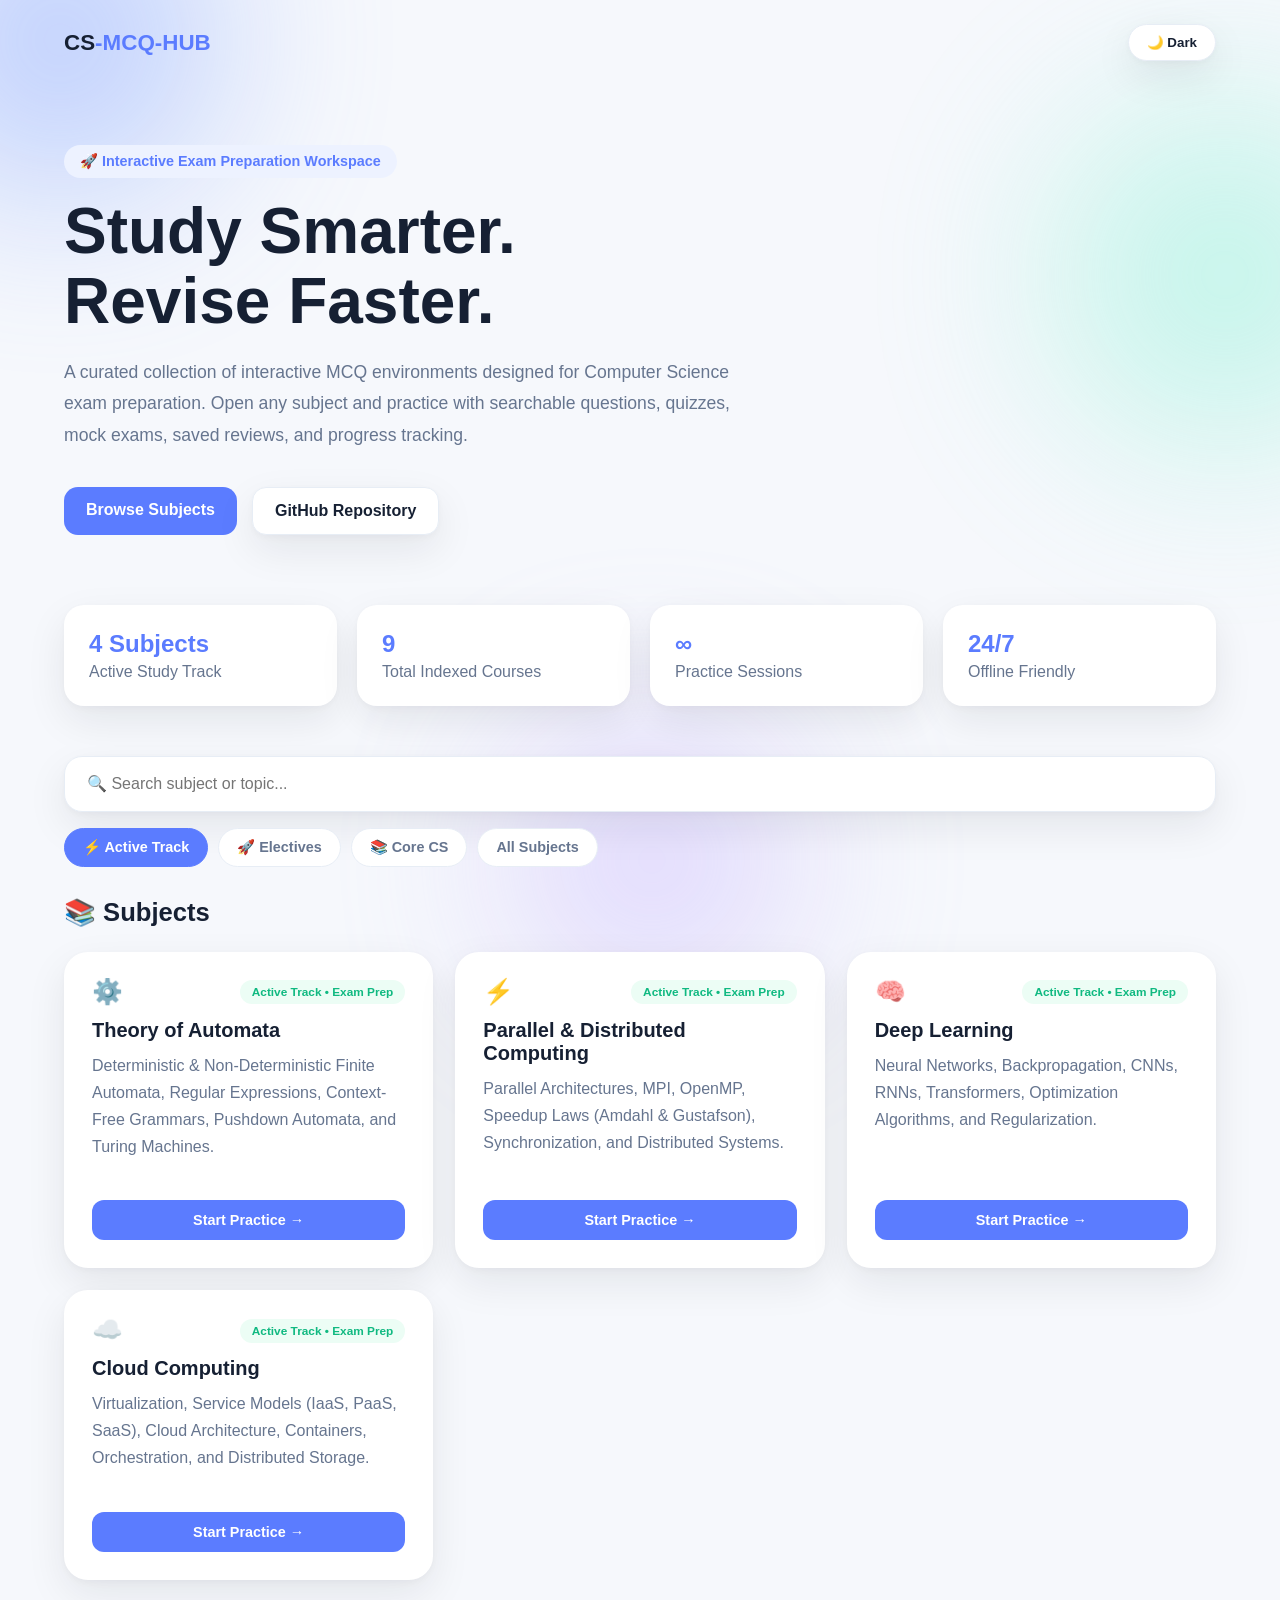
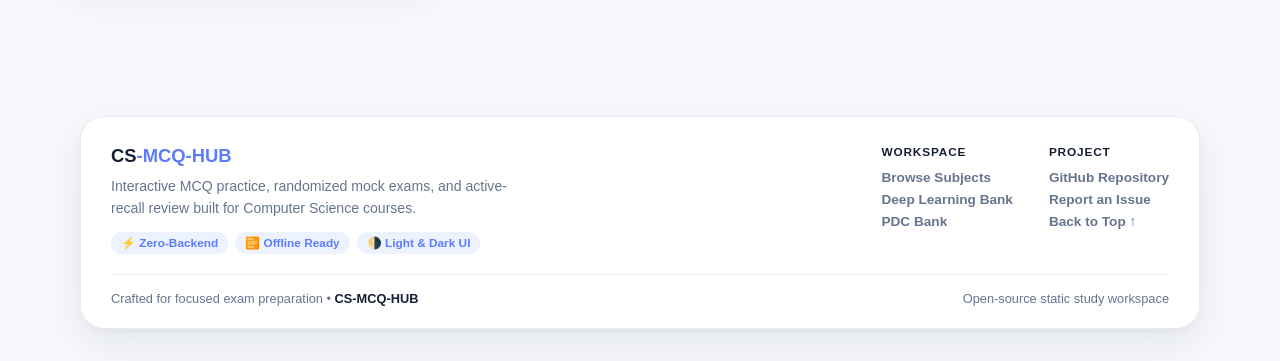
==== commit 993d8e34: "feat(ui): switch to evergreen curriculum tracks and add structured site footers - Replace '7th Sem' " ====
--- a/index.html
+++ b/index.html
@@ -24,7 +24,7 @@
         <span class="tag">🚀 Interactive Exam Preparation Workspace</span>
         <h1>Study Smarter.<br>Revise Faster.</h1>
         <p>
-            A personal collection of interactive MCQ environments designed for university exam preparation. Open any subject and practice with searchable questions, quizzes, mock exams, saved reviews, and progress tracking.
+            A curated collection of interactive MCQ environments designed for Computer Science exam preparation. Open any subject and practice with searchable questions, quizzes, mock exams, saved reviews, and progress tracking.
         </p>
 
         <div class="hero-actions">
@@ -38,7 +38,7 @@
     <section class="stats">
         <div class="stat-card">
             <h2 id="activeSemStat">4 Subjects</h2>
-            <p>7th Sem Finals Focus</p>
+            <p>Active Study Track</p>
         </div>
         <div class="stat-card">
             <h2 id="totalSubjectsStat">9</h2>
@@ -63,8 +63,8 @@
         >
 
         <div class="filter-tabs" id="filterTabs">
-            <button class="filter-btn active" data-filter="7th Sem">🎯 7th Sem (Finals)</button>
-            <button class="filter-btn" data-filter="8th Sem">🎓 8th Sem (Upcoming)</button>
+            <button class="filter-btn active" data-filter="Active Track">⚡ Active Track</button>
+            <button class="filter-btn" data-filter="Electives">🚀 Electives</button>
             <button class="filter-btn" data-filter="Core CS">📚 Core CS</button>
             <button class="filter-btn" data-filter="All">All Subjects</button>
         </div>
@@ -78,8 +78,40 @@
         <div class="subject-grid" id="subjectGrid"></div>
     </section>
 
-    <footer>
-        Built for exam preparation • CS-MCQ-HUB
+    <footer class="site-footer">
+        <div class="footer-inner">
+            <div class="footer-brand">
+                <a href="index.html" class="logo footer-logo">CS<span>-MCQ-HUB</span></a>
+                <p class="footer-desc">
+                    Interactive MCQ practice, randomized mock exams, and active-recall review built for Computer Science courses.
+                </p>
+                <div class="footer-pills">
+                    <span class="footer-pill">⚡ Zero-Backend</span>
+                    <span class="footer-pill">📴 Offline Ready</span>
+                    <span class="footer-pill">🌗 Light &amp; Dark UI</span>
+                </div>
+            </div>
+
+            <div class="footer-links-group">
+                <div class="footer-col">
+                    <h4>Workspace</h4>
+                    <a href="#subjects">Browse Subjects</a>
+                    <a href="quiz.html?subject=deep-learning">Deep Learning Bank</a>
+                    <a href="quiz.html?subject=pdc">PDC Bank</a>
+                </div>
+                <div class="footer-col">
+                    <h4>Project</h4>
+                    <a href="https://github.com/asad-ali-sajjad/cs-mcq-hub" target="_blank" rel="noopener noreferrer">GitHub Repository</a>
+                    <a href="https://github.com/asad-ali-sajjad/cs-mcq-hub/issues" target="_blank" rel="noopener noreferrer">Report an Issue</a>
+                    <a href="#top" onclick="window.scrollTo({top: 0, behavior: 'smooth'}); return false;">Back to Top ↑</a>
+                </div>
+            </div>
+        </div>
+
+        <div class="footer-bottom">
+            <span>Crafted for focused exam preparation • <strong>CS-MCQ-HUB</strong></span>
+            <span>Open-source static study workspace</span>
+        </div>
     </footer>
 
     <script src="assets/js/theme.js"></script>
--- a/assets/css/global.css
+++ b/assets/css/global.css
@@ -175,4 +175,131 @@
     padding: 36px 20px;
     color: var(--muted);
     font-size: 0.95rem;
+}
+
+/* ==========================================================================
+   UPGRADED SITE FOOTER (Shared across index.html & quiz.html)
+   ========================================================================== */
+footer.site-footer {
+  width: 100%;
+  max-width: 1120px;
+  margin: 56px auto 32px;
+  padding: 28px 30px 22px;
+  background: var(--card);
+  border: 1px solid var(--border);
+  border-radius: 24px;
+  box-shadow: var(--shadow);
+  text-align: left;
+  color: var(--muted);
+}
+
+footer.site-footer.quiz-footer {
+  max-width: 100%;
+  margin: 28px 0 0;
+  padding: 24px 26px 20px;
+}
+
+.footer-inner {
+  display: flex;
+  justify-content: space-between;
+  align-items: flex-start;
+  flex-wrap: wrap;
+  gap: 28px;
+  padding-bottom: 20px;
+  border-bottom: 1px solid var(--border);
+}
+
+.footer-brand {
+  max-width: 420px;
+}
+
+.footer-logo {
+  display: inline-block;
+  font-size: 1.15rem;
+  margin-bottom: 8px;
+}
+
+.footer-desc {
+  font-size: 0.88rem;
+  line-height: 1.6;
+  color: var(--muted);
+  margin: 0 0 12px;
+}
+
+.footer-pills {
+  display: flex;
+  flex-wrap: wrap;
+  gap: 7px;
+}
+
+.footer-pill {
+  font-size: 0.74rem;
+  font-weight: 700;
+  padding: 4px 10px;
+  border-radius: 999px;
+  background: var(--primary-light);
+  color: var(--primary);
+}
+
+.footer-links-group {
+  display: flex;
+  flex-wrap: wrap;
+  gap: 36px;
+}
+
+.footer-col {
+  display: flex;
+  flex-direction: column;
+  gap: 7px;
+}
+
+.footer-col h4 {
+  font-size: 0.74rem;
+  font-weight: 800;
+  text-transform: uppercase;
+  letter-spacing: 0.07em;
+  color: var(--text);
+  margin: 0 0 4px;
+}
+
+.footer-col a {
+  text-decoration: none;
+  font-size: 0.85rem;
+  font-weight: 600;
+  color: var(--muted);
+  transition: color 0.16s ease, transform 0.16s ease;
+}
+
+.footer-col a:hover {
+  color: var(--primary);
+  transform: translateX(2px);
+}
+
+.footer-bottom {
+  padding-top: 16px;
+  display: flex;
+  justify-content: space-between;
+  align-items: center;
+  flex-wrap: wrap;
+  gap: 10px;
+  font-size: 0.8rem;
+  color: var(--muted);
+}
+
+.footer-bottom strong {
+  color: var(--text);
+}
+
+@media (max-width: 768px) {
+  footer.site-footer {
+    width: calc(100% - 32px);
+    margin: 40px auto 24px;
+    padding: 22px 20px 18px;
+    border-radius: 20px;
+  }
+
+  footer.site-footer.quiz-footer {
+    width: 100%;
+    margin: 22px 0 0;
+  }
 }
--- a/assets/css/home.css
+++ b/assets/css/home.css
@@ -230,4 +230,72 @@
     .btn {
         text-align: center;
     }
+}
+
+/* ==========================================================================
+   Subject Card Badge & CTA Button (Restored for updated home.js classes)
+   ========================================================================== */
+.subject-card {
+  display: flex;
+  flex-direction: column;
+}
+
+.subject-card .card-top {
+  display: flex;
+  justify-content: space-between;
+  align-items: center;
+  gap: 10px;
+  margin-bottom: 14px;
+}
+
+.subject-card .subject-icon {
+  font-size: 1.55rem;
+  line-height: 1;
+}
+
+.subject-badge {
+  display: inline-flex;
+  align-items: center;
+  background: var(--accent-green-light);
+  color: var(--accent-green);
+  font-size: 0.74rem;
+  font-weight: 700;
+  padding: 5px 12px;
+  border-radius: 999px;
+  white-space: nowrap;
+}
+
+.subject-card p {
+  flex: 1;
+}
+
+.card-btn {
+  display: block;
+  width: 100%;
+  margin-top: 18px;
+  padding: 12px 16px;
+  border-radius: 12px;
+  background: var(--primary);
+  color: #ffffff;
+  text-align: center;
+  text-decoration: none;
+  font-size: 0.9rem;
+  font-weight: 700;
+  transition: transform 0.18s ease, opacity 0.18s ease;
+}
+
+.card-btn:hover {
+  transform: translateY(-2px);
+  opacity: 0.94;
+}
+
+.card-btn.disabled {
+  background: var(--bg);
+  color: var(--muted);
+  border: 1px solid var(--border);
+}
+
+.card-btn.disabled:hover {
+  border-color: var(--primary);
+  color: var(--primary);
 }
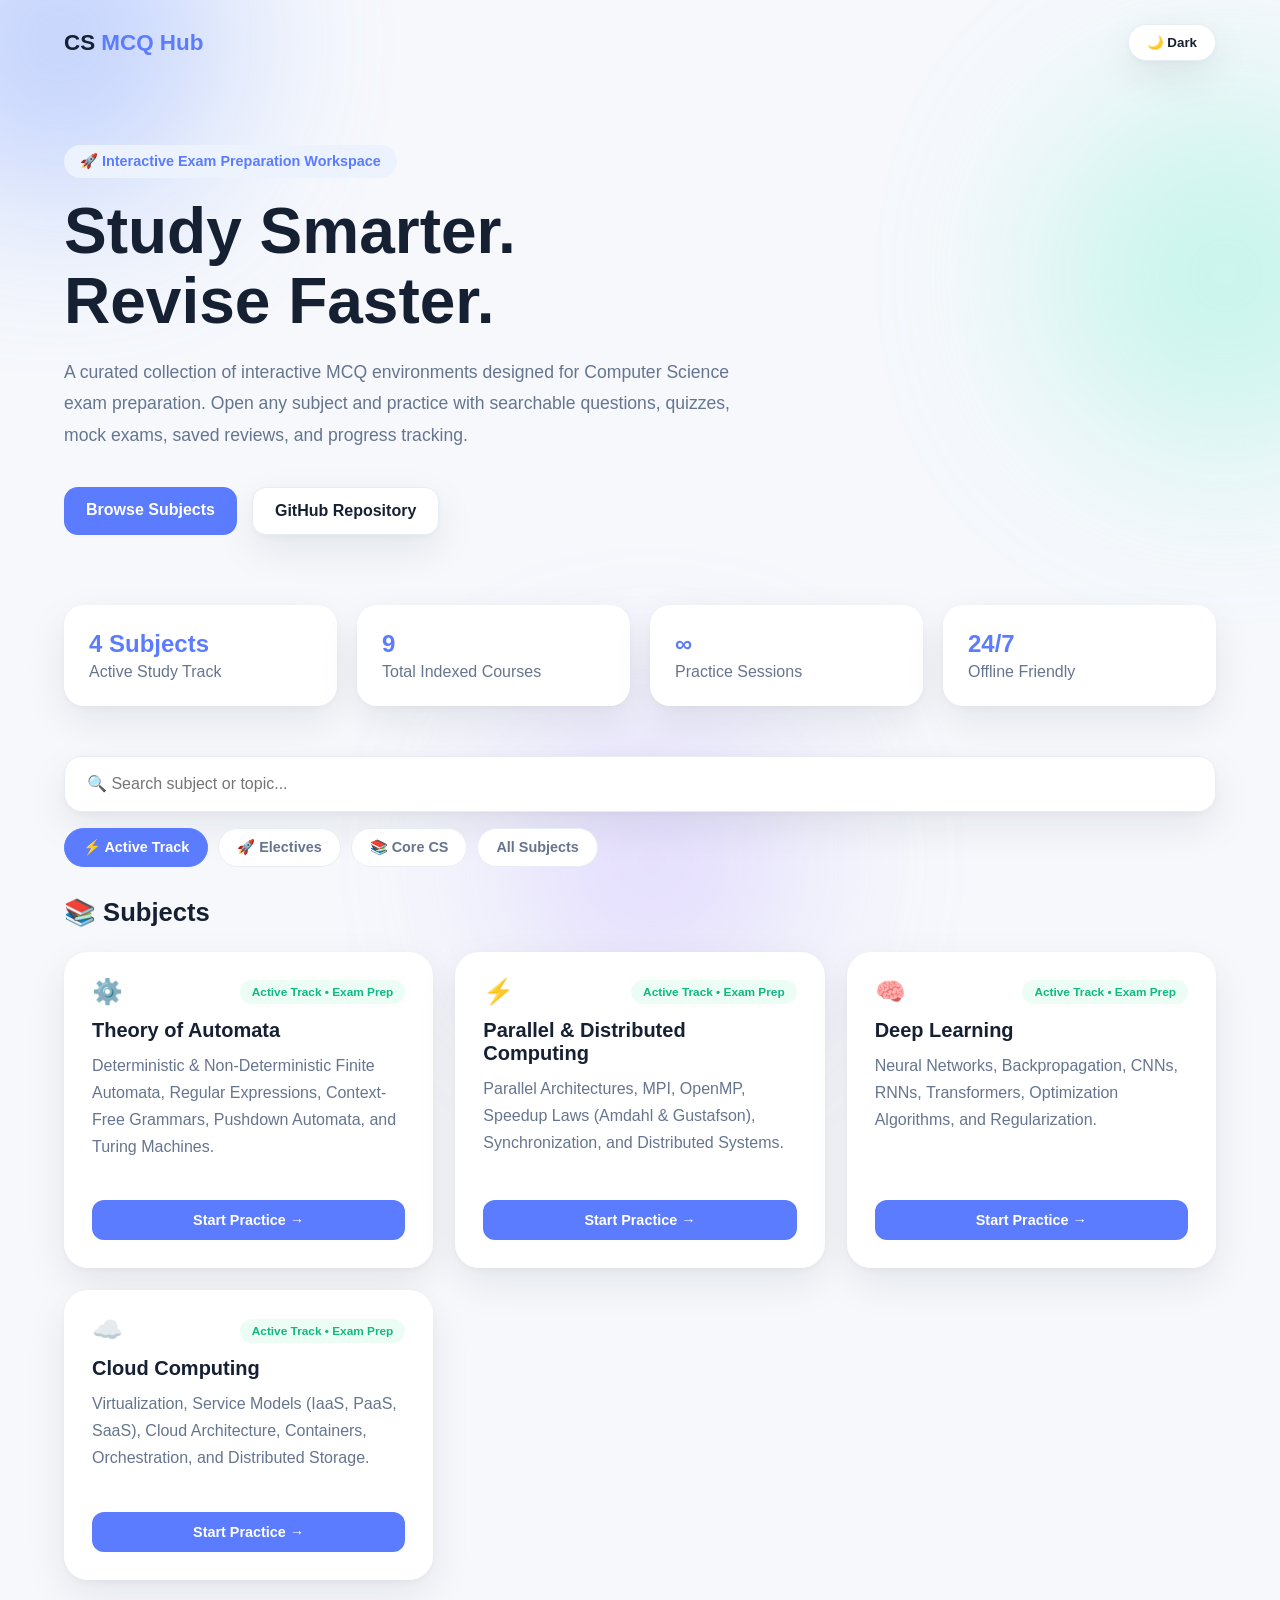
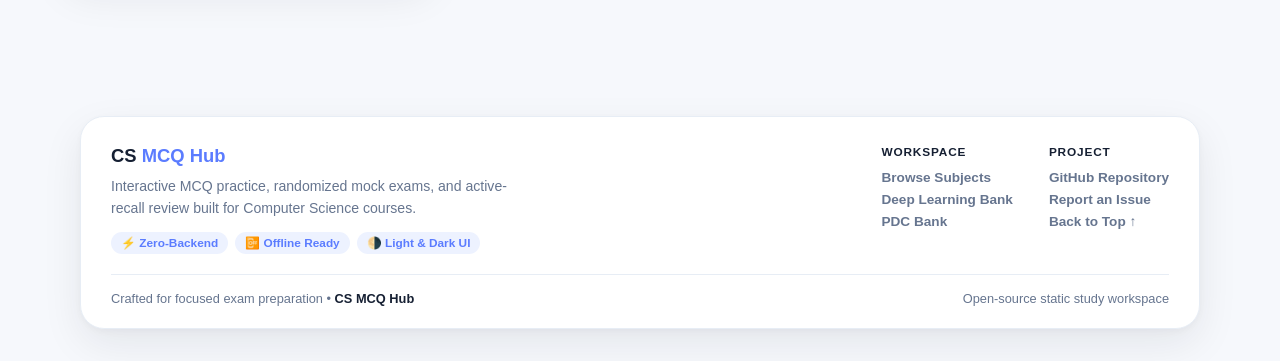
==== commit 24d7b0b1: "refactor(config): centralize global settings, branding, and URLs in assets/js/config.js" ====
--- a/index.html
+++ b/index.html
@@ -3,7 +3,7 @@
 <head>
     <meta charset="UTF-8">
     <meta name="viewport" content="width=device-width, initial-scale=1">
-    <title>CS MCQ Hub</title>
+    <title data-config-title-format="{brand.name}"></title>
     <link rel="stylesheet" href="assets/css/global.css">
     <link rel="stylesheet" href="assets/css/home.css">
 </head>
@@ -15,21 +15,21 @@
 
     <header>
         <div class="nav">
-            <a href="index.html" class="logo">CS<span>-MCQ-HUB</span></a>
+            <a href="index.html" class="logo" data-config-logo></a>
             <button class="theme-btn" id="themeBtn">🌙 Dark</button>
         </div>
     </header>
 
     <section class="hero">
-        <span class="tag">🚀 Interactive Exam Preparation Workspace</span>
-        <h1>Study Smarter.<br>Revise Faster.</h1>
-        <p>
+        <span class="tag" data-config-text="brand.heroTag">🚀 Interactive Exam Preparation Workspace</span>
+        <h1 data-config-html="brand.heroHeadline">Study Smarter.<br>Revise Faster.</h1>
+        <p data-config-text="brand.heroDescription">
             A curated collection of interactive MCQ environments designed for Computer Science exam preparation. Open any subject and practice with searchable questions, quizzes, mock exams, saved reviews, and progress tracking.
         </p>
 
         <div class="hero-actions">
             <a href="#subjects" class="btn btn-primary">Browse Subjects</a>
-            <a href="https://github.com/asad-ali-sajjad/cs-mcq-hub" target="_blank" rel="noopener noreferrer" class="btn btn-secondary">
+            <a href="#" data-config-href="links.repoUrl" target="_blank" rel="noopener noreferrer" class="btn btn-secondary">
                 GitHub Repository
             </a>
         </div>
@@ -38,7 +38,7 @@
     <section class="stats">
         <div class="stat-card">
             <h2 id="activeSemStat">4 Subjects</h2>
-            <p>Active Study Track</p>
+            <p data-config-text="catalog.activeTrackStatLabel">Active Study Track</p>
         </div>
         <div class="stat-card">
             <h2 id="totalSubjectsStat">9</h2>
@@ -62,12 +62,7 @@
             id="searchInput"
         >
 
-        <div class="filter-tabs" id="filterTabs">
-            <button class="filter-btn active" data-filter="Active Track">⚡ Active Track</button>
-            <button class="filter-btn" data-filter="Electives">🚀 Electives</button>
-            <button class="filter-btn" data-filter="Core CS">📚 Core CS</button>
-            <button class="filter-btn" data-filter="All">All Subjects</button>
-        </div>
+        <div class="filter-tabs" id="filterTabs"></div>
     </section>
 
     <section class="subjects" id="subjects">
@@ -81,8 +76,8 @@
     <footer class="site-footer">
         <div class="footer-inner">
             <div class="footer-brand">
-                <a href="index.html" class="logo footer-logo">CS<span>-MCQ-HUB</span></a>
-                <p class="footer-desc">
+                <a href="index.html" class="logo footer-logo" data-config-logo></a>
+                <p class="footer-desc" data-config-text="brand.footerTagline">
                     Interactive MCQ practice, randomized mock exams, and active-recall review built for Computer Science courses.
                 </p>
                 <div class="footer-pills">
@@ -96,24 +91,25 @@
                 <div class="footer-col">
                     <h4>Workspace</h4>
                     <a href="#subjects">Browse Subjects</a>
-                    <a href="quiz.html?subject=deep-learning">Deep Learning Bank</a>
-                    <a href="quiz.html?subject=pdc">PDC Bank</a>
+                    <a href="#" data-config-featured="0">Deep Learning Bank</a>
+                    <a href="#" data-config-featured="1">PDC Bank</a>
                 </div>
                 <div class="footer-col">
                     <h4>Project</h4>
-                    <a href="https://github.com/asad-ali-sajjad/cs-mcq-hub" target="_blank" rel="noopener noreferrer">GitHub Repository</a>
-                    <a href="https://github.com/asad-ali-sajjad/cs-mcq-hub/issues" target="_blank" rel="noopener noreferrer">Report an Issue</a>
+                    <a href="#" data-config-href="links.repoUrl" target="_blank" rel="noopener noreferrer">GitHub Repository</a>
+                    <a href="#" data-config-href="links.issuesUrl" target="_blank" rel="noopener noreferrer">Report an Issue</a>
                     <a href="#top" onclick="window.scrollTo({top: 0, behavior: 'smooth'}); return false;">Back to Top ↑</a>
                 </div>
             </div>
         </div>
 
         <div class="footer-bottom">
-            <span>Crafted for focused exam preparation • <strong>CS-MCQ-HUB</strong></span>
+            <span><span data-config-text="brand.copyrightLine">Crafted for focused exam preparation</span> • <strong data-config-text="brand.name"></strong></span>
             <span>Open-source static study workspace</span>
         </div>
     </footer>
 
+    <script src="assets/js/config.js"></script>
     <script src="assets/js/theme.js"></script>
     <script src="assets/js/subjects-data.js"></script>
     <script src="assets/js/home.js"></script>
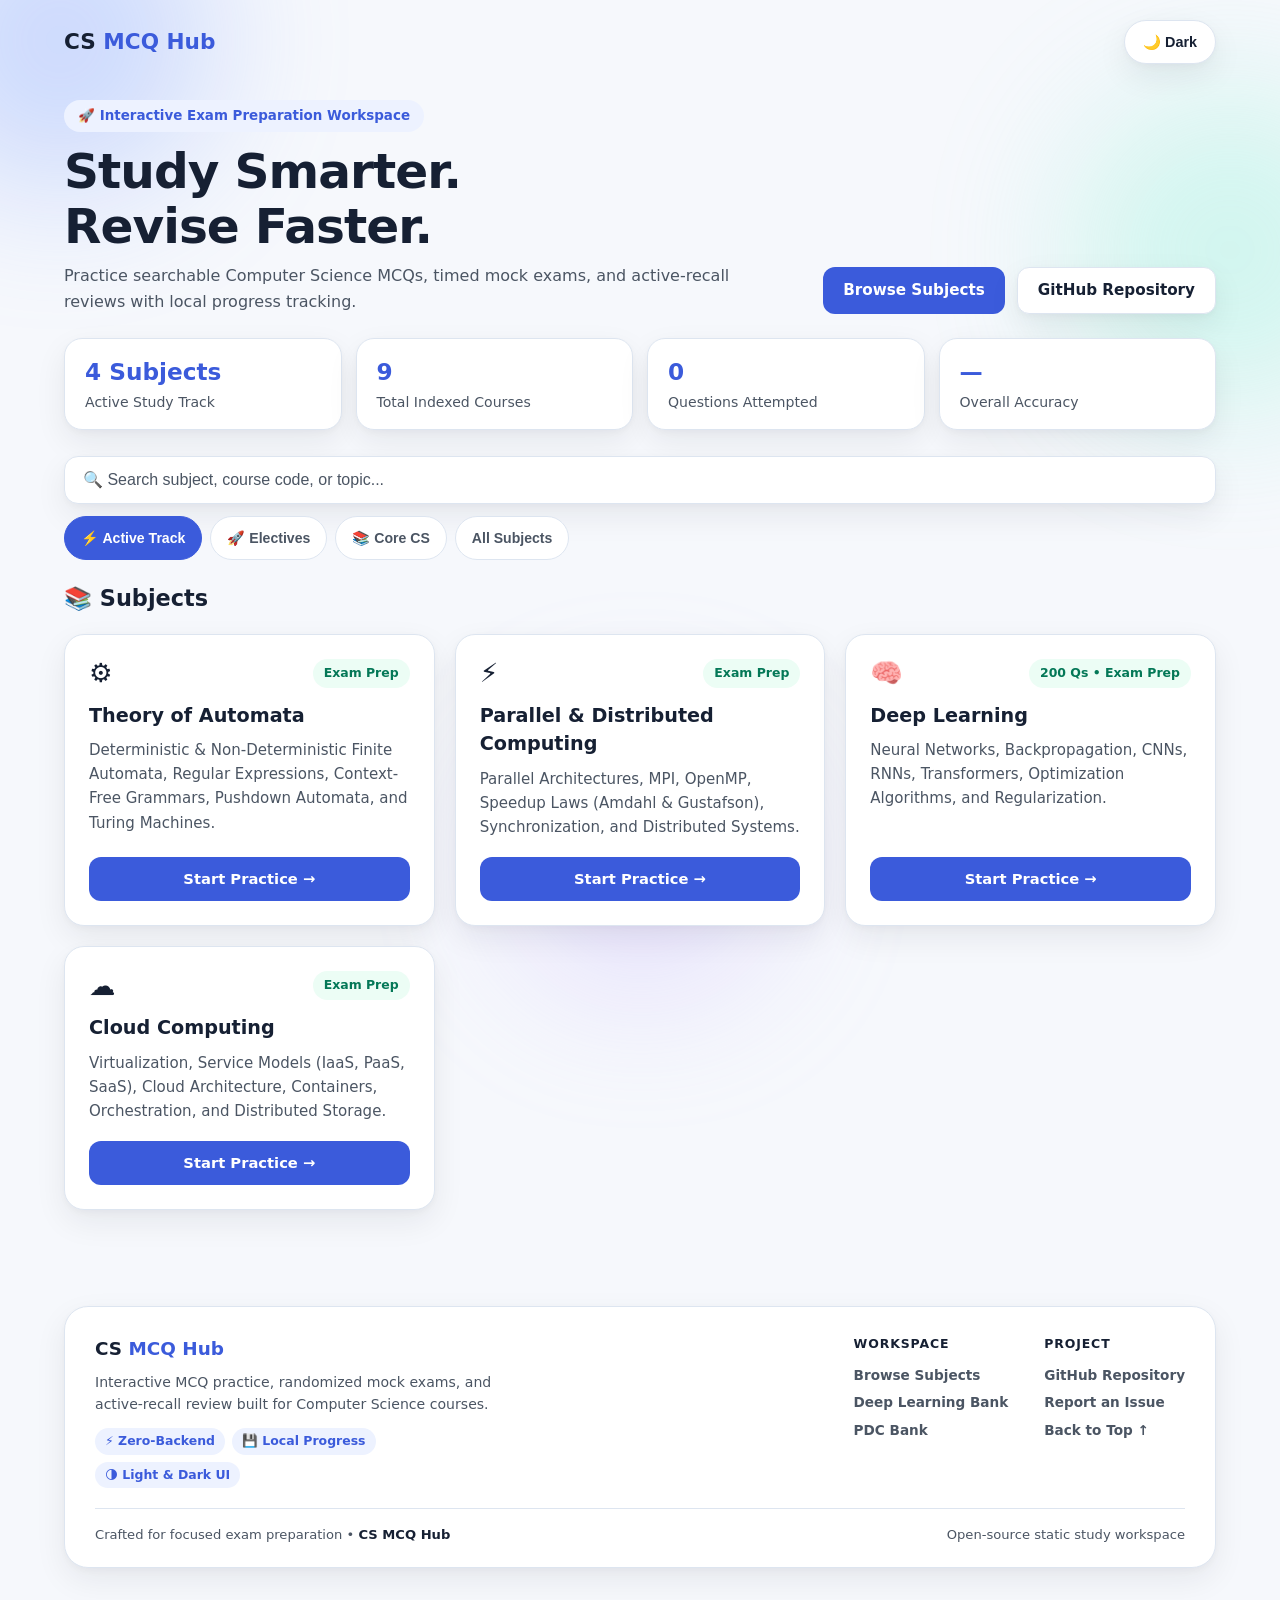
==== commit 067c2864: "feat(home): improve accessibility, live progress stats, and cross-track search - Centralize brand me" ====
--- a/index.html
+++ b/index.html
@@ -3,86 +3,95 @@
 <head>
     <meta charset="UTF-8">
     <meta name="viewport" content="width=device-width, initial-scale=1">
-    <title data-config-title-format="{brand.name}"></title>
+    <title data-config-title-format="{brand.name} — {brand.tagline}">CS MCQ Hub — Study Smarter. Revise Faster.</title>
+    <meta name="description" data-config-meta-description="brand.metaDescription" content="Interactive, offline-friendly MCQ practice, randomized mock exams, and active-recall review for Computer Science courses.">
+    <link rel="icon" type="image/svg+xml" href="data:image/svg+xml,%3Csvg xmlns='http://www.w3.org/2000/svg' viewBox='0 0 64 64'%3E%3Crect width='64' height='64' rx='16' fill='%233b5bdb'/%3E%3Ctext x='50%25' y='54%25' dominant-baseline='middle' text-anchor='middle' font-family='system-ui,sans-serif' font-weight='800' font-size='28' fill='%23ffffff'%3ECS%3C/text%3E%3C/svg%3E">
     <link rel="stylesheet" href="assets/css/global.css">
     <link rel="stylesheet" href="assets/css/home.css">
 </head>
-<body>
+<body id="top">
 
-    <div class="blob blob1"></div>
-    <div class="blob blob2"></div>
-    <div class="blob blob3"></div>
+    <div class="blob blob1" aria-hidden="true"></div>
+    <div class="blob blob2" aria-hidden="true"></div>
+    <div class="blob blob3" aria-hidden="true"></div>
 
     <header>
         <div class="nav">
-            <a href="index.html" class="logo" data-config-logo></a>
-            <button class="theme-btn" id="themeBtn">🌙 Dark</button>
+            <a href="index.html" class="logo" data-config-logo>CS<span>-MCQ-HUB</span></a>
+            <button type="button" class="theme-btn" id="themeBtn" aria-label="Switch to dark mode" aria-pressed="false">🌙 Dark</button>
         </div>
     </header>
 
-    <section class="hero">
-        <span class="tag" data-config-text="brand.heroTag">🚀 Interactive Exam Preparation Workspace</span>
-        <h1 data-config-html="brand.heroHeadline">Study Smarter.<br>Revise Faster.</h1>
-        <p data-config-text="brand.heroDescription">
-            A curated collection of interactive MCQ environments designed for Computer Science exam preparation. Open any subject and practice with searchable questions, quizzes, mock exams, saved reviews, and progress tracking.
-        </p>
+    <main>
+        <section class="hero">
+            <div class="hero-copy">
+                <span class="tag" data-config-text="brand.heroTag"></span>
+                <h1 data-config-html="brand.heroHeadline"></h1>
+                <p data-config-text="brand.heroDescription"></p>
+            </div>
 
-        <div class="hero-actions">
-            <a href="#subjects" class="btn btn-primary">Browse Subjects</a>
-            <a href="#" data-config-href="links.repoUrl" target="_blank" rel="noopener noreferrer" class="btn btn-secondary">
-                GitHub Repository
-            </a>
-        </div>
-    </section>
+            <div class="hero-actions">
+                <a href="#subjects" class="btn btn-primary">Browse Subjects</a>
+                <a href="https://github.com/asad-ali-sajjad/cs-mcq-hub" data-config-href="links.repoUrl" target="_blank" rel="noopener noreferrer" class="btn btn-secondary">
+                    GitHub Repository
+                </a>
+            </div>
+        </section>
 
-    <section class="stats">
-        <div class="stat-card">
-            <h2 id="activeSemStat">4 Subjects</h2>
-            <p data-config-text="catalog.activeTrackStatLabel">Active Study Track</p>
-        </div>
-        <div class="stat-card">
-            <h2 id="totalSubjectsStat">9</h2>
-            <p>Total Indexed Courses</p>
-        </div>
-        <div class="stat-card">
-            <h2>∞</h2>
-            <p>Practice Sessions</p>
-        </div>
-        <div class="stat-card">
-            <h2>24/7</h2>
-            <p>Offline Friendly</p>
-        </div>
-    </section>
+        <section class="continue-area" id="continueSection" hidden aria-label="Continue studying"></section>
 
-    <section class="controls-area">
-        <input
-            type="text"
-            class="search-box"
-            placeholder="🔍 Search subject or topic..."
-            id="searchInput"
-        >
+        <section class="stats" aria-label="Study statistics">
+            <div class="stat-card">
+                <h2 id="activeSemStat">4 Subjects</h2>
+                <p data-config-text="catalog.activeTrackStatLabel">Active Study Track</p>
+            </div>
+            <div class="stat-card">
+                <h2 id="totalSubjectsStat">9</h2>
+                <p>Total Indexed Courses</p>
+            </div>
+            <div class="stat-card">
+                <h2 id="attemptedStat">0</h2>
+                <p>Questions Attempted</p>
+            </div>
+            <div class="stat-card">
+                <h2 id="accuracyStat">—</h2>
+                <p>Overall Accuracy</p>
+            </div>
+        </section>
 
-        <div class="filter-tabs" id="filterTabs"></div>
-    </section>
+        <section class="controls-area" aria-label="Filter and search subjects">
+            <label for="searchInput" class="sr-only">Search subjects, courses, or topics</label>
+            <input
+                type="search"
+                class="search-box"
+                placeholder="🔍 Search subject, course code, or topic..."
+                id="searchInput"
+                autocomplete="off"
+            >
 
-    <section class="subjects" id="subjects">
-        <div class="section-header">
-            <h2 class="section-title">📚 Subjects</h2>
-        </div>
+            <div class="filter-row">
+                <div class="filter-tabs" id="filterTabs" role="group" aria-label="Filter by study track"></div>
+                <span class="search-scope-note" id="searchScopeNote" aria-live="polite"></span>
+            </div>
+        </section>
 
-        <div class="subject-grid" id="subjectGrid"></div>
-    </section>
+        <section class="subjects" id="subjects">
+            <div class="section-header">
+                <h2 class="section-title">📚 Subjects</h2>
+            </div>
+
+            <div class="subject-grid" id="subjectGrid"></div>
+        </section>
+    </main>
 
     <footer class="site-footer">
         <div class="footer-inner">
             <div class="footer-brand">
-                <a href="index.html" class="logo footer-logo" data-config-logo></a>
-                <p class="footer-desc" data-config-text="brand.footerTagline">
-                    Interactive MCQ practice, randomized mock exams, and active-recall review built for Computer Science courses.
-                </p>
+                <a href="index.html" class="logo footer-logo" data-config-logo>CS<span>-MCQ-HUB</span></a>
+                <p class="footer-desc" data-config-text="brand.footerTagline"></p>
                 <div class="footer-pills">
                     <span class="footer-pill">⚡ Zero-Backend</span>
-                    <span class="footer-pill">📴 Offline Ready</span>
+                    <span class="footer-pill">💾 Local Progress</span>
                     <span class="footer-pill">🌗 Light &amp; Dark UI</span>
                 </div>
             </div>
@@ -91,20 +100,20 @@
                 <div class="footer-col">
                     <h4>Workspace</h4>
                     <a href="#subjects">Browse Subjects</a>
-                    <a href="#" data-config-featured="0">Deep Learning Bank</a>
-                    <a href="#" data-config-featured="1">PDC Bank</a>
+                    <a href="quiz.html?subject=deep-learning" data-config-featured="0">Deep Learning Bank</a>
+                    <a href="quiz.html?subject=pdc" data-config-featured="1">PDC Bank</a>
                 </div>
                 <div class="footer-col">
                     <h4>Project</h4>
-                    <a href="#" data-config-href="links.repoUrl" target="_blank" rel="noopener noreferrer">GitHub Repository</a>
-                    <a href="#" data-config-href="links.issuesUrl" target="_blank" rel="noopener noreferrer">Report an Issue</a>
-                    <a href="#top" onclick="window.scrollTo({top: 0, behavior: 'smooth'}); return false;">Back to Top ↑</a>
+                    <a href="https://github.com/asad-ali-sajjad/cs-mcq-hub" data-config-href="links.repoUrl" target="_blank" rel="noopener noreferrer">GitHub Repository</a>
+                    <a href="https://github.com/asad-ali-sajjad/cs-mcq-hub/issues" data-config-href="links.issuesUrl" target="_blank" rel="noopener noreferrer">Report an Issue</a>
+                    <a href="#top">Back to Top ↑</a>
                 </div>
             </div>
         </div>
 
         <div class="footer-bottom">
-            <span><span data-config-text="brand.copyrightLine">Crafted for focused exam preparation</span> • <strong data-config-text="brand.name"></strong></span>
+            <span><span data-config-text="brand.copyrightLine"></span> • <strong data-config-text="brand.name"></strong></span>
             <span>Open-source static study workspace</span>
         </div>
     </footer>
--- a/assets/css/global.css
+++ b/assets/css/global.css
@@ -1,180 +1,275 @@
 :root {
-    --bg: #f6f8fc;
-    --card: #ffffff;
-    --text: #162033;
-    --muted: #66758f;
-    --border: #e7edf5;
-
-    --primary: #5b7cff;
-    --primary-light: #edf2ff;
-    --accent-green: #10b981;
-    --accent-green-light: #ecfdf5;
-
-    --shadow:
-        0 2px 8px rgba(15, 23, 42, 0.04),
-        0 15px 40px rgba(15, 23, 42, 0.08);
+  --bg: #f6f8fc;
+  --card: #ffffff;
+  --text: #162033;
+  --muted: #4b5563;
+  --border: #dde5f0;
+
+  --primary: #3b5bdb;
+  --primary-hover: #2f49b8;
+  --primary-fg: #ffffff;
+  --primary-light: #edf2ff;
+
+  --accent-green: #047857;
+  --accent-green-light: #ecfdf5;
+
+  --bad-bg: #fef2f2;
+  --bad-border: #fecaca;
+  --bad-text: #b91c1c;
+
+  --warn-bg: #fffbeb;
+  --warn-border: #fde68a;
+  --warn-text: #b45309;
+
+  --sidebar-w: 276px;
+  --ease-smooth: cubic-bezier(0.22, 1, 0.36, 1);
+
+  --shadow:
+    0 2px 8px rgba(15, 23, 42, 0.04),
+    0 12px 32px rgba(15, 23, 42, 0.07);
 }
 
 [data-theme="dark"] {
-    --bg: #0f172a;
-    --card: #172033;
-    --text: #f8fafc;
-    --muted: #94a3b8;
-    --border: #273449;
-
-    --primary: #7395ff;
-    --primary-light: #1f2f57;
-    --accent-green: #34d399;
-    --accent-green-light: #132e2b;
+  --bg: #0f172a;
+  --card: #172033;
+  --text: #f8fafc;
+  --muted: #94a3b8;
+  --border: #273449;
+
+  --primary: #7c9dff;
+  --primary-hover: #96b0ff;
+  --primary-fg: #0b132b;
+  --primary-light: #1f2f57;
+
+  --accent-green: #34d399;
+  --accent-green-light: #132e2b;
+
+  --bad-bg: rgba(239, 68, 68, 0.14);
+  --bad-border: rgba(248, 113, 113, 0.32);
+  --bad-text: #fca5a5;
+
+  --warn-bg: rgba(245, 158, 11, 0.14);
+  --warn-border: rgba(251, 191, 36, 0.32);
+  --warn-text: #fcd34d;
 }
 
 * {
-    margin: 0;
-    padding: 0;
-    box-sizing: border-box;
+  margin: 0;
+  padding: 0;
+  box-sizing: border-box;
 }
 
 html {
-    scroll-behavior: smooth;
+  scroll-behavior: smooth;
 }
 
 body {
-    background: var(--bg);
-    color: var(--text);
-    font-family: Inter, "Segoe UI", sans-serif;
-    min-height: 100vh;
-    display: flex;
-    flex-direction: column;
-    overflow-x: hidden;
+  background: var(--bg);
+  color: var(--text);
+  font-family: system-ui, -apple-system, BlinkMacSystemFont, "Segoe UI", Roboto, sans-serif;
+  min-height: 100vh;
+  display: flex;
+  flex-direction: column;
+  overflow-x: hidden;
+  line-height: 1.5;
+}
+
+/* =======================
+   ACCESSIBILITY UTILITIES
+======================= */
+.sr-only {
+  position: absolute;
+  width: 1px;
+  height: 1px;
+  padding: 0;
+  margin: -1px;
+  overflow: hidden;
+  clip: rect(0, 0, 0, 0);
+  white-space: nowrap;
+  border: 0;
+}
+
+:focus-visible {
+  outline: 3px solid var(--primary);
+  outline-offset: 2px;
+}
+
+@media (prefers-reduced-motion: reduce) {
+  html {
+    scroll-behavior: auto;
+  }
+
+  *,
+  *::before,
+  *::after {
+    animation-duration: 0.01ms !important;
+    animation-iteration-count: 1 !important;
+    transition-duration: 0.01ms !important;
+    scroll-behavior: auto !important;
+  }
 }
 
 /* =======================
    BACKGROUND BLOBS
 ======================= */
 .blob {
-    position: fixed;
-    border-radius: 50%;
-    filter: blur(90px);
-    z-index: -1;
-    opacity: 0.45;
-    pointer-events: none;
+  position: fixed;
+  border-radius: 50%;
+  filter: blur(72px);
+  z-index: -1;
+  opacity: 0.35;
+  pointer-events: none;
+}
+
+[data-theme="dark"] .blob {
+  opacity: 0.14;
 }
 
 .blob1 {
-    width: 320px;
-    height: 320px;
-    background: #7ea1ff;
-    top: -120px;
-    left: -100px;
+  width: 300px;
+  height: 300px;
+  background: #7ea1ff;
+  top: -110px;
+  left: -90px;
 }
 
 .blob2 {
-    width: 350px;
-    height: 350px;
-    background: #8df2d7;
-    right: -120px;
-    top: 100px;
+  width: 320px;
+  height: 320px;
+  background: #8df2d7;
+  right: -110px;
+  top: 90px;
 }
 
 .blob3 {
-    width: 280px;
-    height: 280px;
-    background: #c5b1ff;
-    bottom: -100px;
-    left: 40%;
+  width: 260px;
+  height: 260px;
+  background: #c5b1ff;
+  bottom: -90px;
+  left: 40%;
+}
+
+@media (max-width: 768px) {
+  .blob {
+    filter: blur(44px);
+    opacity: 0.25;
+  }
+
+  [data-theme="dark"] .blob {
+    opacity: 0.1;
+  }
 }
 
 /* =======================
    HEADER & NAV
 ======================= */
 header {
-    width: 100%;
-    max-width: 1200px;
-    margin: 0 auto;
-    padding: 24px;
+  width: 100%;
+  max-width: 1200px;
+  margin: 0 auto;
+  padding: 20px 24px 12px;
 }
 
 .nav {
-    display: flex;
-    justify-content: space-between;
-    align-items: center;
+  display: flex;
+  justify-content: space-between;
+  align-items: center;
+  gap: 12px;
 }
 
 .logo {
-    font-size: 1.4rem;
-    font-weight: 800;
-    text-decoration: none;
-    color: var(--text);
+  font-size: 1.35rem;
+  font-weight: 800;
+  text-decoration: none;
+  color: var(--text);
 }
 
 .logo span {
-    color: var(--primary);
+  color: var(--primary);
 }
 
 .theme-btn {
-    border: 1px solid var(--border);
-    padding: 10px 18px;
-    border-radius: 999px;
-    background: var(--card);
-    box-shadow: var(--shadow);
-    cursor: pointer;
-    color: var(--text);
-    font-weight: 600;
-    transition: transform 0.2s ease;
+  display: inline-flex;
+  align-items: center;
+  justify-content: center;
+  min-height: 44px;
+  border: 1px solid var(--border);
+  padding: 10px 18px;
+  border-radius: 999px;
+  background: var(--card);
+  box-shadow: var(--shadow);
+  cursor: pointer;
+  color: var(--text);
+  font-size: 0.9rem;
+  font-weight: 600;
+  transition: transform 0.2s ease, border-color 0.2s ease;
 }
 
 .theme-btn:hover {
-    transform: translateY(-2px);
+  transform: translateY(-2px);
+  border-color: var(--primary);
 }
 
 /* =======================
    SHARED TAGS & BUTTONS
 ======================= */
 .tag {
-    display: inline-block;
-    padding: 8px 16px;
-    border-radius: 999px;
-    background: var(--primary-light);
-    color: var(--primary);
-    font-weight: 700;
-    font-size: 0.9rem;
-    margin-bottom: 18px;
+  display: inline-block;
+  padding: 6px 14px;
+  border-radius: 999px;
+  background: var(--primary-light);
+  color: var(--primary);
+  font-weight: 700;
+  font-size: 0.84rem;
+  margin-bottom: 12px;
 }
 
 .btn {
-    display: inline-block;
-    text-decoration: none;
-    padding: 14px 22px;
-    border-radius: 14px;
-    font-weight: 700;
-    transition: transform 0.2s ease, opacity 0.2s ease;
+  display: inline-flex;
+  align-items: center;
+  justify-content: center;
+  min-height: 44px;
+  text-decoration: none;
+  padding: 11px 20px;
+  border-radius: 12px;
+  font-size: 0.95rem;
+  font-weight: 700;
+  transition: transform 0.2s ease, background-color 0.2s ease, border-color 0.2s ease;
 }
 
 .btn:hover {
-    transform: translateY(-2px);
+  transform: translateY(-2px);
 }
 
 .btn-primary {
-    background: var(--primary);
-    color: #ffffff;
+  background: var(--primary);
+  color: var(--primary-fg);
+}
+
+.btn-primary:hover {
+  background: var(--primary-hover);
 }
 
 .btn-secondary {
-    background: var(--card);
-    color: var(--text);
-    border: 1px solid var(--border);
-    box-shadow: var(--shadow);
+  background: var(--card);
+  color: var(--text);
+  border: 1px solid var(--border);
+  box-shadow: var(--shadow);
+}
+
+.btn-secondary:hover {
+  border-color: var(--primary);
 }
 
 /* =======================
    FOOTER
 ======================= */
 footer {
-    margin-top: auto;
-    text-align: center;
-    padding: 36px 20px;
-    color: var(--muted);
-    font-size: 0.95rem;
+  margin-top: auto;
+  text-align: center;
+  padding: 36px 20px;
+  color: var(--muted);
+  font-size: 0.95rem;
 }
 
 /* ==========================================================================
@@ -182,8 +277,8 @@
    ========================================================================== */
 footer.site-footer {
   width: 100%;
-  max-width: 1120px;
-  margin: 56px auto 32px;
+  max-width: 1152px;
+  margin: 48px auto 32px;
   padding: 28px 30px 22px;
   background: var(--card);
   border: 1px solid var(--border);
@@ -233,7 +328,7 @@
 }
 
 .footer-pill {
-  font-size: 0.74rem;
+  font-size: 0.78rem;
   font-weight: 700;
   padding: 4px 10px;
   border-radius: 999px;
@@ -254,7 +349,7 @@
 }
 
 .footer-col h4 {
-  font-size: 0.74rem;
+  font-size: 0.78rem;
   font-weight: 800;
   text-transform: uppercase;
   letter-spacing: 0.07em;
@@ -282,7 +377,7 @@
   align-items: center;
   flex-wrap: wrap;
   gap: 10px;
-  font-size: 0.8rem;
+  font-size: 0.82rem;
   color: var(--muted);
 }
 
--- a/assets/css/home.css
+++ b/assets/css/home.css
@@ -1,246 +1,250 @@
 /* =======================
-   HERO
+   HERO (Compact for daily study)
 ======================= */
 .hero {
-    width: 100%;
-    max-width: 1200px;
-    margin: 0 auto;
-    padding: 60px 24px;
+  width: 100%;
+  max-width: 1200px;
+  margin: 0 auto;
+  padding: 24px 24px 20px;
+  display: flex;
+  justify-content: space-between;
+  align-items: flex-end;
+  gap: 24px;
+  flex-wrap: wrap;
+}
+
+.hero-copy {
+  max-width: 680px;
 }
 
 .hero h1 {
-    font-size: clamp(2.5rem, 5vw, 4.8rem);
-    line-height: 1.1;
-    margin-bottom: 20px;
+  font-size: clamp(2rem, 3.8vw, 3.1rem);
+  line-height: 1.12;
+  margin-bottom: 10px;
+  letter-spacing: -0.02em;
 }
 
 .hero p {
-    max-width: 700px;
-    color: var(--muted);
-    font-size: 1.1rem;
-    line-height: 1.8;
+  color: var(--muted);
+  font-size: 1rem;
+  line-height: 1.6;
 }
 
 .hero-actions {
-    margin-top: 35px;
-    display: flex;
-    gap: 15px;
-    flex-wrap: wrap;
+  display: flex;
+  gap: 12px;
+  flex-wrap: wrap;
+}
+
+/* =======================
+   CONTINUE BANNER
+======================= */
+.continue-area {
+  width: 100%;
+  max-width: 1200px;
+  margin: 0 auto;
+  padding: 0 24px 18px;
+}
+
+.continue-card {
+  background: var(--card);
+  border: 1px solid var(--border);
+  border-left: 4px solid var(--primary);
+  border-radius: 18px;
+  padding: 16px 20px;
+  box-shadow: var(--shadow);
+  display: flex;
+  justify-content: space-between;
+  align-items: center;
+  gap: 16px;
+  flex-wrap: wrap;
+}
+
+.continue-meta {
+  display: flex;
+  align-items: center;
+  gap: 14px;
+}
+
+.continue-icon {
+  font-size: 1.75rem;
+  line-height: 1;
+}
+
+.continue-eyebrow {
+  font-size: 0.78rem;
+  font-weight: 800;
+  text-transform: uppercase;
+  letter-spacing: 0.05em;
+  color: var(--primary);
+  margin-bottom: 2px;
+}
+
+.continue-title {
+  font-size: 1.05rem;
+  font-weight: 700;
+  color: var(--text);
+}
+
+.continue-sub {
+  font-size: 0.86rem;
+  color: var(--muted);
 }
 
 /* =======================
    STATS
 ======================= */
 .stats {
-    width: 100%;
-    max-width: 1200px;
-    margin: 0 auto;
-    padding: 10px 24px 40px;
-    display: grid;
-    gap: 20px;
-    grid-template-columns: repeat(auto-fit, minmax(220px, 1fr));
+  width: 100%;
+  max-width: 1200px;
+  margin: 0 auto;
+  padding: 4px 24px 22px;
+  display: grid;
+  gap: 14px;
+  grid-template-columns: repeat(auto-fit, minmax(200px, 1fr));
 }
 
 .stat-card {
-    background: var(--card);
-    padding: 25px;
-    border-radius: 20px;
-    box-shadow: var(--shadow);
+  background: var(--card);
+  border: 1px solid var(--border);
+  padding: 16px 20px;
+  border-radius: 18px;
+  box-shadow: var(--shadow);
 }
 
 .stat-card h2 {
-    color: var(--primary);
-    margin-bottom: 5px;
+  color: var(--primary);
+  font-size: 1.45rem;
+  margin-bottom: 2px;
 }
 
 .stat-card p {
-    color: var(--muted);
-}
-
-/* =======================
-   SEARCH & SEMESTER FILTERS
+  color: var(--muted);
+  font-size: 0.88rem;
+  font-weight: 500;
+}
+
+/* =======================
+   SEARCH & TRACK FILTERS
 ======================= */
 .controls-area {
-    width: 100%;
-    max-width: 1200px;
-    margin: 0 auto;
-    padding: 10px 24px 20px;
-    display: flex;
-    flex-direction: column;
-    gap: 16px;
+  width: 100%;
+  max-width: 1200px;
+  margin: 0 auto;
+  padding: 4px 24px 18px;
+  display: flex;
+  flex-direction: column;
+  gap: 12px;
 }
 
 .search-box {
-    width: 100%;
-    padding: 18px 22px;
-    border-radius: 18px;
-    border: 1px solid var(--border);
-    background: var(--card);
-    color: var(--text);
-    font-size: 1rem;
-    box-shadow: var(--shadow);
-}
-
-.search-box:focus {
-    outline: 2px solid var(--primary);
-    border-color: transparent;
+  width: 100%;
+  padding: 14px 18px;
+  border-radius: 14px;
+  border: 1px solid var(--border);
+  background: var(--card);
+  color: var(--text);
+  font-size: 1rem;
+  box-shadow: var(--shadow);
+}
+
+.search-box::placeholder {
+  color: var(--muted);
+}
+
+.filter-row {
+  display: flex;
+  justify-content: space-between;
+  align-items: center;
+  gap: 12px;
+  flex-wrap: wrap;
 }
 
 .filter-tabs {
-    display: flex;
-    gap: 10px;
-    flex-wrap: wrap;
+  display: flex;
+  gap: 8px;
+  flex-wrap: wrap;
 }
 
 .filter-btn {
-    border: 1px solid var(--border);
-    background: var(--card);
-    color: var(--muted);
-    padding: 10px 18px;
-    border-radius: 999px;
-    font-weight: 700;
-    font-size: 0.9rem;
-    cursor: pointer;
-    transition: all 0.2s ease;
+  min-height: 44px;
+  border: 1px solid var(--border);
+  background: var(--card);
+  color: var(--muted);
+  padding: 10px 16px;
+  border-radius: 999px;
+  font-weight: 700;
+  font-size: 0.88rem;
+  cursor: pointer;
+  transition: background-color 0.2s ease, color 0.2s ease, border-color 0.2s ease;
 }
 
 .filter-btn:hover {
-    color: var(--text);
+  color: var(--text);
+  border-color: var(--primary);
 }
 
 .filter-btn.active {
-    background: var(--primary);
-    color: #ffffff;
-    border-color: var(--primary);
+  background: var(--primary);
+  color: var(--primary-fg);
+  border-color: var(--primary);
+}
+
+.search-scope-note {
+  font-size: 0.85rem;
+  color: var(--muted);
+  font-weight: 600;
 }
 
 /* =======================
    SUBJECTS GRID
 ======================= */
 .subjects {
-    width: 100%;
-    max-width: 1200px;
-    margin: 0 auto;
-    padding: 10px 24px 80px;
+  width: 100%;
+  max-width: 1200px;
+  margin: 0 auto;
+  padding: 4px 24px 48px;
 }
 
 .section-header {
-    display: flex;
-    justify-content: space-between;
-    align-items: center;
-    margin-bottom: 25px;
+  display: flex;
+  justify-content: space-between;
+  align-items: center;
+  margin-bottom: 18px;
 }
 
 .section-title {
-    font-size: 1.6rem;
+  font-size: 1.4rem;
 }
 
 .subject-grid {
-    display: grid;
-    gap: 22px;
-    grid-template-columns: repeat(auto-fit, minmax(290px, 1fr));
+  display: grid;
+  gap: 20px;
+  grid-template-columns: repeat(auto-fit, minmax(290px, 1fr));
 }
 
 .subject-card {
-    background: var(--card);
-    border-radius: 24px;
-    padding: 28px;
-    box-shadow: var(--shadow);
-    display: flex;
-    flex-direction: column;
-    justify-content: space-between;
-    transition: transform 0.25s ease;
-}
-
-.subject-card:hover {
-    transform: translateY(-6px);
+  background: var(--card);
+  border: 1px solid var(--border);
+  border-radius: 20px;
+  padding: 24px;
+  box-shadow: var(--shadow);
+  display: flex;
+  flex-direction: column;
+  justify-content: space-between;
+  transition: transform 0.22s ease, border-color 0.22s ease;
+}
+
+.subject-card:not(.is-upcoming):hover {
+  transform: translateY(-4px);
+  border-color: var(--primary);
+}
+
+.subject-card.is-upcoming {
+  opacity: 0.86;
 }
 
 .card-top {
-    display: flex;
-    justify-content: space-between;
-    align-items: center;
-    margin-bottom: 16px;
-}
-
-.subject-icon {
-    font-size: 2rem;
-}
-
-.sem-badge {
-    font-size: 0.78rem;
-    font-weight: 700;
-    padding: 6px 12px;
-    border-radius: 999px;
-    background: var(--primary-light);
-    color: var(--primary);
-}
-
-.sem-badge.active-sem {
-    background: var(--accent-green-light);
-    color: var(--accent-green);
-}
-
-.subject-card h3 {
-    margin-bottom: 10px;
-    font-size: 1.25rem;
-}
-
-.subject-card p {
-    color: var(--muted);
-    margin-bottom: 22px;
-    line-height: 1.7;
-    flex-grow: 1;
-}
-
-.subject-link {
-    display: inline-block;
-    text-align: center;
-    text-decoration: none;
-    color: #ffffff;
-    background: var(--primary);
-    padding: 12px 18px;
-    border-radius: 12px;
-    font-weight: 700;
-    transition: opacity 0.2s ease;
-}
-
-.subject-link:hover {
-    opacity: 0.92;
-}
-
-.empty-state {
-    text-align: center;
-    padding: 48px 20px;
-    color: var(--muted);
-    background: var(--card);
-    border-radius: 24px;
-    box-shadow: var(--shadow);
-}
-
-@media (max-width: 768px) {
-    .hero {
-        padding-top: 36px;
-    }
-
-    .hero-actions {
-        flex-direction: column;
-    }
-
-    .btn {
-        text-align: center;
-    }
-}
-
-/* ==========================================================================
-   Subject Card Badge & CTA Button (Restored for updated home.js classes)
-   ========================================================================== */
-.subject-card {
-  display: flex;
-  flex-direction: column;
-}
-
-.subject-card .card-top {
   display: flex;
   justify-content: space-between;
   align-items: center;
@@ -248,8 +252,8 @@
   margin-bottom: 14px;
 }
 
-.subject-card .subject-icon {
-  font-size: 1.55rem;
+.subject-icon {
+  font-size: 1.65rem;
   line-height: 1;
 }
 
@@ -258,44 +262,87 @@
   align-items: center;
   background: var(--accent-green-light);
   color: var(--accent-green);
-  font-size: 0.74rem;
+  font-size: 0.78rem;
   font-weight: 700;
-  padding: 5px 12px;
+  padding: 5px 11px;
   border-radius: 999px;
   white-space: nowrap;
 }
 
+.subject-badge.is-upcoming {
+  background: var(--primary-light);
+  color: var(--primary);
+}
+
+.subject-card h3 {
+  margin-bottom: 8px;
+  font-size: 1.2rem;
+}
+
 .subject-card p {
+  color: var(--muted);
+  font-size: 0.94rem;
+  line-height: 1.6;
   flex: 1;
 }
 
 .card-btn {
-  display: block;
-  width: 100%;
+  display: flex;
+  align-items: center;
+  justify-content: center;
+  width: 100%;
+  min-height: 44px;
   margin-top: 18px;
-  padding: 12px 16px;
+  padding: 11px 16px;
   border-radius: 12px;
   background: var(--primary);
-  color: #ffffff;
+  color: var(--primary-fg);
   text-align: center;
   text-decoration: none;
-  font-size: 0.9rem;
+  font-size: 0.92rem;
   font-weight: 700;
-  transition: transform 0.18s ease, opacity 0.18s ease;
-}
-
-.card-btn:hover {
-  transform: translateY(-2px);
-  opacity: 0.94;
+  transition: background-color 0.18s ease, transform 0.18s ease;
+}
+
+a.card-btn:hover {
+  background: var(--primary-hover);
+  transform: translateY(-1px);
 }
 
 .card-btn.disabled {
   background: var(--bg);
   color: var(--muted);
   border: 1px solid var(--border);
-}
-
-.card-btn.disabled:hover {
-  border-color: var(--primary);
-  color: var(--primary);
+  cursor: not-allowed;
+  user-select: none;
+}
+
+.empty-state {
+  grid-column: 1 / -1;
+  text-align: center;
+  padding: 44px 20px;
+  color: var(--muted);
+  background: var(--card);
+  border: 1px solid var(--border);
+  border-radius: 20px;
+  box-shadow: var(--shadow);
+}
+
+.empty-state h3 {
+  color: var(--text);
+  margin-bottom: 6px;
+}
+
+@media (max-width: 768px) {
+  .hero {
+    padding-top: 16px;
+  }
+
+  .hero-actions {
+    width: 100%;
+  }
+
+  .hero-actions .btn {
+    flex: 1;
+  }
 }
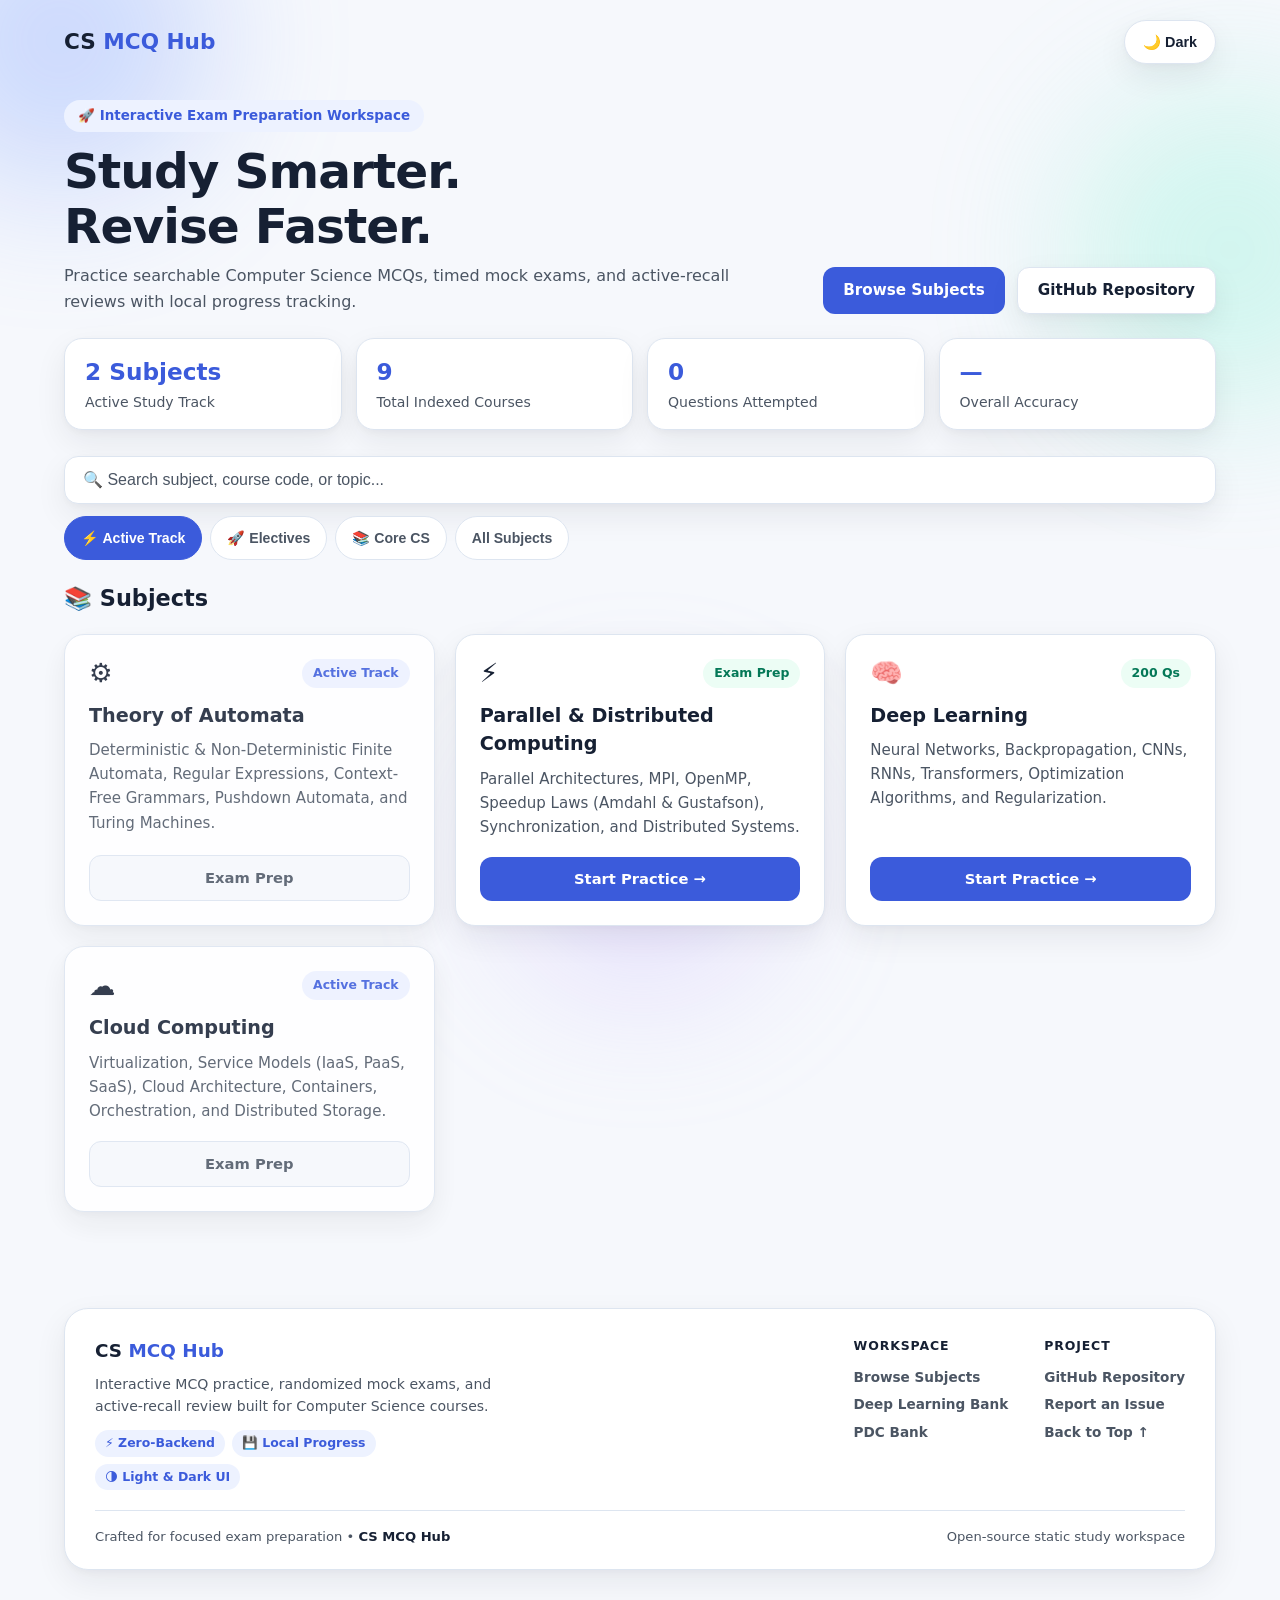
==== commit 0d486e4e: "feat(v3.0.0): add resume telemetry, accessibility, progress backup, PWA offline support, and CI bank" ====
--- a/index.html
+++ b/index.html
@@ -122,5 +122,6 @@
     <script src="assets/js/theme.js"></script>
     <script src="assets/js/subjects-data.js"></script>
     <script src="assets/js/home.js"></script>
+    <script src="assets/js/pwa.js"></script>
 </body>
 </html>
--- a/assets/css/home.css
+++ b/assets/css/home.css
@@ -284,6 +284,34 @@
   font-size: 0.94rem;
   line-height: 1.6;
   flex: 1;
+}
+
+.card-progress {
+  margin-top: 16px;
+}
+
+.card-progress-meta {
+  display: flex;
+  justify-content: space-between;
+  align-items: center;
+  font-size: 0.78rem;
+  font-weight: 700;
+  color: var(--muted);
+  margin-bottom: 6px;
+}
+
+.card-progress-track {
+  height: 6px;
+  background: var(--border);
+  border-radius: 999px;
+  overflow: hidden;
+}
+
+.card-progress-fill {
+  height: 100%;
+  background: linear-gradient(90deg, var(--primary), var(--accent-green));
+  border-radius: 999px;
+  transition: width 0.25s ease;
 }
 
 .card-btn {
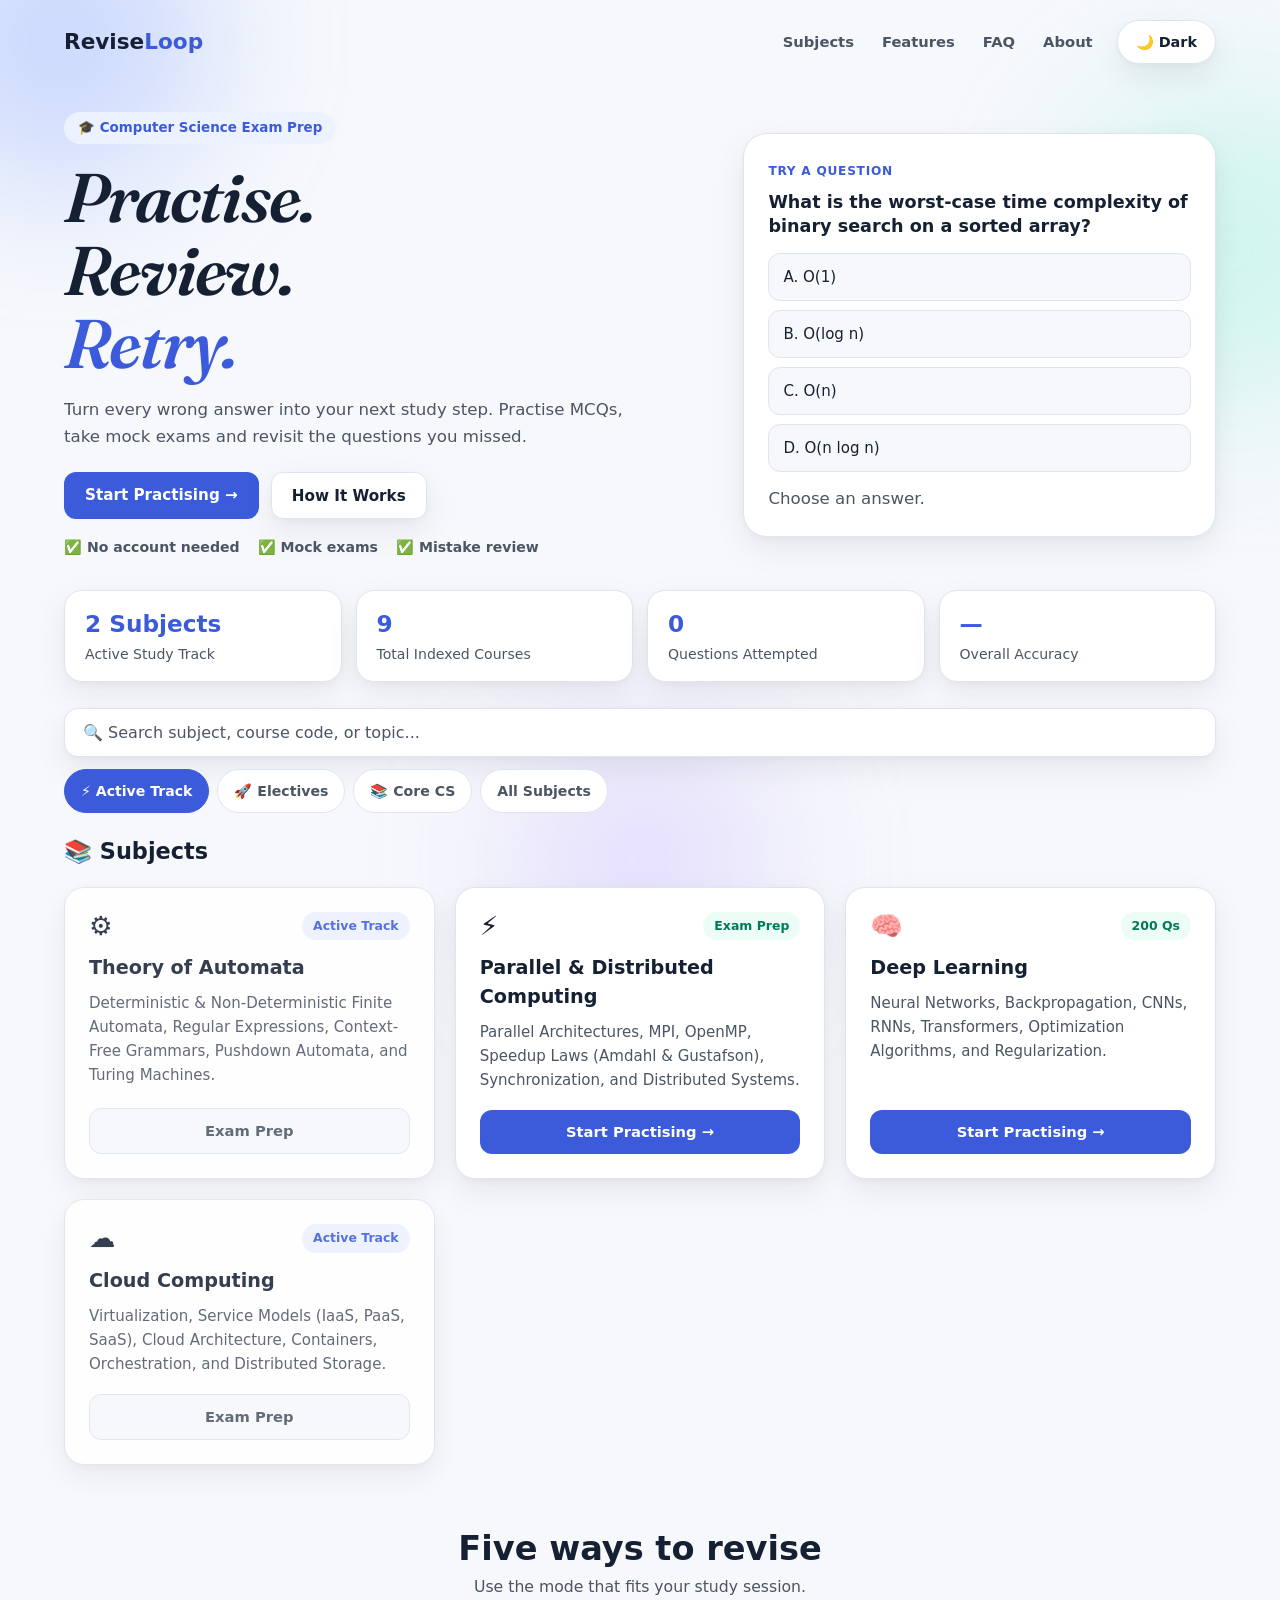
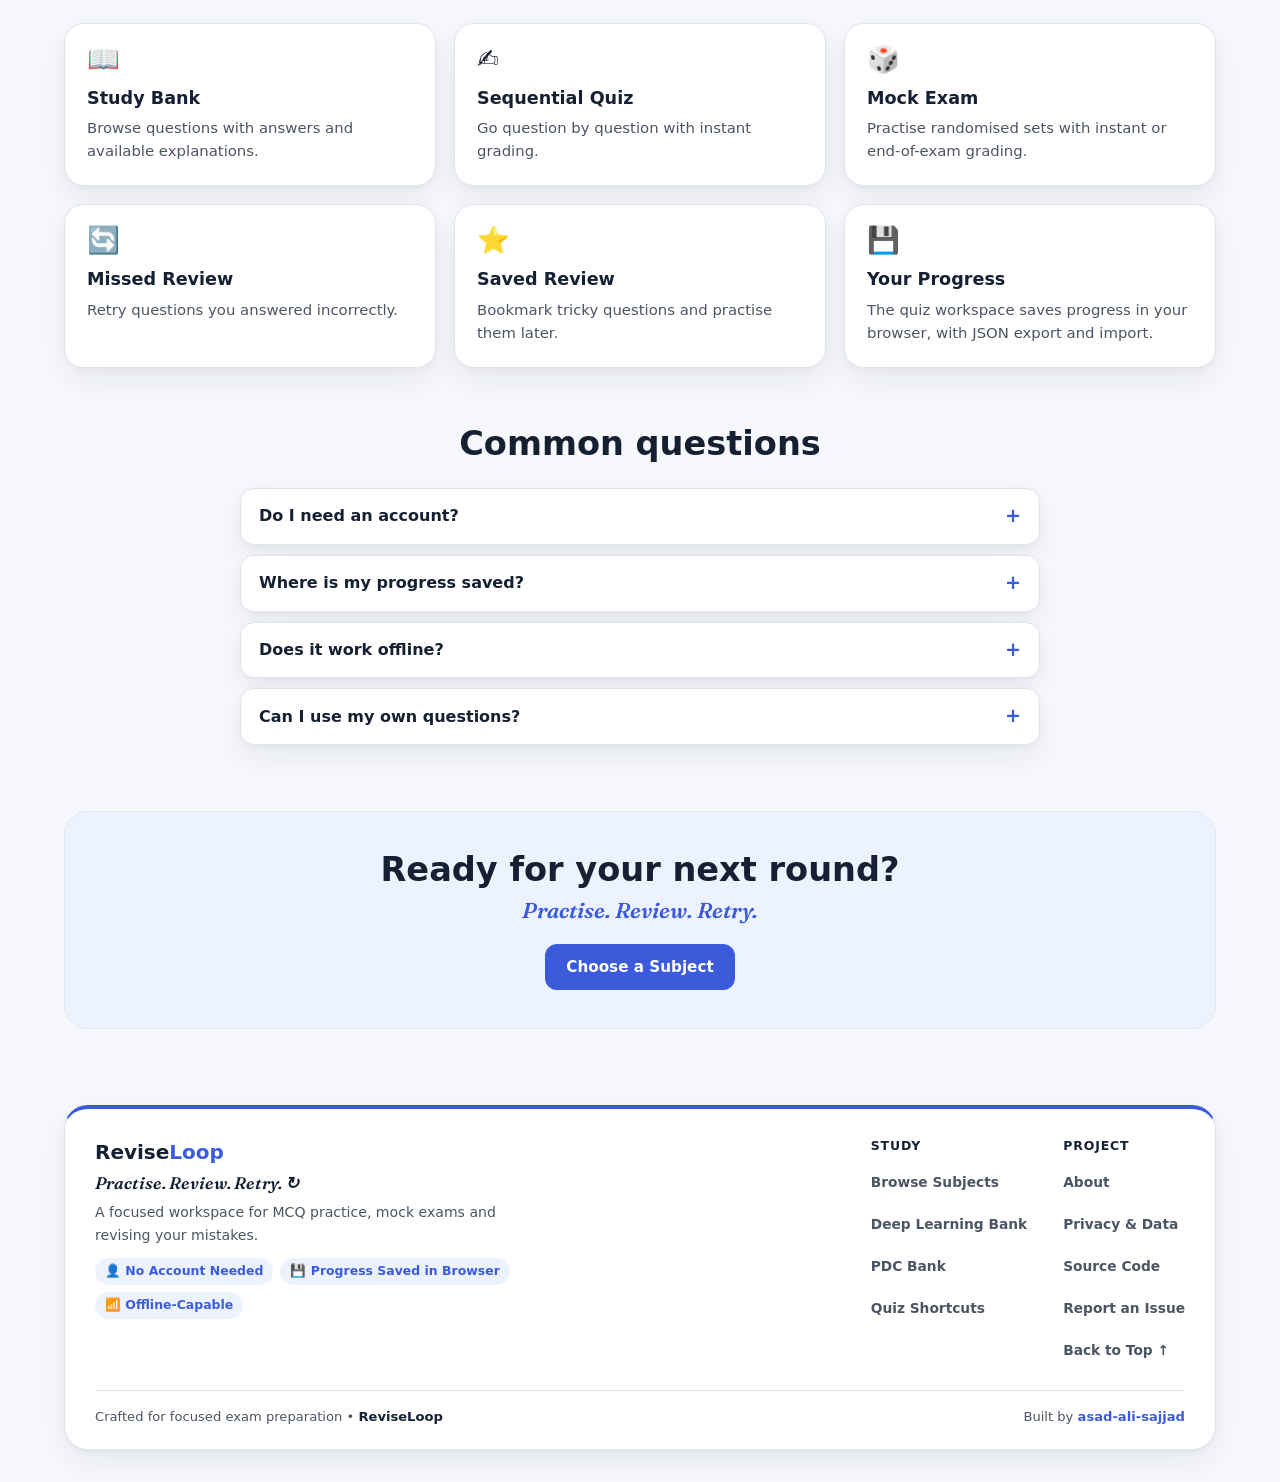
==== commit f49860f1: "feat(v4.0.0): add interactive hero demo, landing sections, native modals, and scoped PWA cache - Add" ====
--- a/index.html
+++ b/index.html
@@ -1,127 +1,279 @@
 <!DOCTYPE html>
 <html lang="en">
 <head>
-    <meta charset="UTF-8">
-    <meta name="viewport" content="width=device-width, initial-scale=1">
-    <title data-config-title-format="{brand.name} — {brand.tagline}">CS MCQ Hub — Study Smarter. Revise Faster.</title>
-    <meta name="description" data-config-meta-description="brand.metaDescription" content="Interactive, offline-friendly MCQ practice, randomized mock exams, and active-recall review for Computer Science courses.">
-    <link rel="icon" type="image/svg+xml" href="data:image/svg+xml,%3Csvg xmlns='http://www.w3.org/2000/svg' viewBox='0 0 64 64'%3E%3Crect width='64' height='64' rx='16' fill='%233b5bdb'/%3E%3Ctext x='50%25' y='54%25' dominant-baseline='middle' text-anchor='middle' font-family='system-ui,sans-serif' font-weight='800' font-size='28' fill='%23ffffff'%3ECS%3C/text%3E%3C/svg%3E">
-    <link rel="stylesheet" href="assets/css/global.css">
-    <link rel="stylesheet" href="assets/css/home.css">
+  <meta charset="UTF-8">
+  <meta name="viewport" content="width=device-width, initial-scale=1">
+  <title data-config-title-format="{brand.name} — {brand.tagline}">ReviseLoop — Practise. Review. Retry.</title>
+  <meta name="description" data-config-meta-description="brand.metaDescription" content="An offline-capable MCQ practice and exam revision workspace with mock exams, mistake review and progress tracking.">
+  <meta name="theme-color" content="#3b5bdb">
+  <meta property="og:type" content="website">
+  <meta property="og:title" content="ReviseLoop — Practise. Review. Retry.">
+  <meta property="og:description" content="An offline-capable MCQ practice and exam revision workspace with mock exams, mistake review and progress tracking.">
+  <meta property="og:url" content="https://asad-ali-sajjad.github.io/reviseloop/">
+  <link rel="icon" type="image/svg+xml" href="data:image/svg+xml,%3Csvg xmlns='http://www.w3.org/2000/svg' viewBox='0 0 64 64'%3E%3Crect width='64' height='64' rx='16' fill='%233b5bdb'/%3E%3Cpath d='M46 32a14 14 0 1 1-5-10.7' fill='none' stroke='%23fff' stroke-width='6' stroke-linecap='round'/%3E%3Cpath d='M43 12v12H31' fill='none' stroke='%23fff' stroke-width='6' stroke-linecap='round' stroke-linejoin='round'/%3E%3C/svg%3E">
+  <link rel="preconnect" href="https://fonts.googleapis.com">
+  <link rel="preconnect" href="https://fonts.gstatic.com" crossorigin>
+  <link href="https://fonts.googleapis.com/css2?family=Fraunces:ital,opsz,wght@1,9..144,600&display=swap" rel="stylesheet">
+  <link rel="stylesheet" href="assets/css/global.css">
+  <link rel="stylesheet" href="assets/css/home.css">
 </head>
 <body id="top">
-
-    <div class="blob blob1" aria-hidden="true"></div>
-    <div class="blob blob2" aria-hidden="true"></div>
-    <div class="blob blob3" aria-hidden="true"></div>
-
-    <header>
-        <div class="nav">
-            <a href="index.html" class="logo" data-config-logo>CS<span>-MCQ-HUB</span></a>
-            <button type="button" class="theme-btn" id="themeBtn" aria-label="Switch to dark mode" aria-pressed="false">🌙 Dark</button>
+  <a class="skip-link" href="#subjects">Skip to subjects</a>
+
+  <div class="blob blob1" aria-hidden="true"></div>
+  <div class="blob blob2" aria-hidden="true"></div>
+  <div class="blob blob3" aria-hidden="true"></div>
+
+  <header>
+    <div class="nav">
+      <a href="index.html" class="logo" data-config-logo>Revise<span>Loop</span></a>
+      <nav class="nav-links" aria-label="Main">
+        <a href="#subjects">Subjects</a>
+        <a href="#features">Features</a>
+        <a href="#faq">FAQ</a>
+        <button type="button" data-modal="about">About</button>
+      </nav>
+      <button type="button" class="theme-btn" id="themeBtn" aria-label="Switch to dark mode" aria-pressed="false">🌙 Dark</button>
+    </div>
+  </header>
+
+  <main id="main">
+    <section class="hero">
+      <div class="hero-copy">
+        <span class="tag" data-config-text="brand.heroTag">🎓 Computer Science Exam Prep</span>
+        <h1 data-config-html="brand.heroHeadline"><span>Practise.</span> <span>Review.</span> <span>Retry.</span></h1>
+        <p class="lead" data-config-text="brand.heroDescription">Turn every wrong answer into your next study step. Practise MCQs, take mock exams and revisit the questions you missed.</p>
+        <div class="hero-actions">
+          <a href="#subjects" class="btn btn-primary">Start Practising →</a>
+          <button type="button" class="btn btn-secondary" data-modal="how">How It Works</button>
         </div>
-    </header>
-
-    <main>
-        <section class="hero">
-            <div class="hero-copy">
-                <span class="tag" data-config-text="brand.heroTag"></span>
-                <h1 data-config-html="brand.heroHeadline"></h1>
-                <p data-config-text="brand.heroDescription"></p>
-            </div>
-
-            <div class="hero-actions">
-                <a href="#subjects" class="btn btn-primary">Browse Subjects</a>
-                <a href="https://github.com/asad-ali-sajjad/cs-mcq-hub" data-config-href="links.repoUrl" target="_blank" rel="noopener noreferrer" class="btn btn-secondary">
-                    GitHub Repository
-                </a>
-            </div>
-        </section>
-
-        <section class="continue-area" id="continueSection" hidden aria-label="Continue studying"></section>
-
-        <section class="stats" aria-label="Study statistics">
-            <div class="stat-card">
-                <h2 id="activeSemStat">4 Subjects</h2>
-                <p data-config-text="catalog.activeTrackStatLabel">Active Study Track</p>
-            </div>
-            <div class="stat-card">
-                <h2 id="totalSubjectsStat">9</h2>
-                <p>Total Indexed Courses</p>
-            </div>
-            <div class="stat-card">
-                <h2 id="attemptedStat">0</h2>
-                <p>Questions Attempted</p>
-            </div>
-            <div class="stat-card">
-                <h2 id="accuracyStat">—</h2>
-                <p>Overall Accuracy</p>
-            </div>
-        </section>
-
-        <section class="controls-area" aria-label="Filter and search subjects">
-            <label for="searchInput" class="sr-only">Search subjects, courses, or topics</label>
-            <input
-                type="search"
-                class="search-box"
-                placeholder="🔍 Search subject, course code, or topic..."
-                id="searchInput"
-                autocomplete="off"
-            >
-
-            <div class="filter-row">
-                <div class="filter-tabs" id="filterTabs" role="group" aria-label="Filter by study track"></div>
-                <span class="search-scope-note" id="searchScopeNote" aria-live="polite"></span>
-            </div>
-        </section>
-
-        <section class="subjects" id="subjects">
-            <div class="section-header">
-                <h2 class="section-title">📚 Subjects</h2>
-            </div>
-
-            <div class="subject-grid" id="subjectGrid"></div>
-        </section>
-    </main>
-
-    <footer class="site-footer">
-        <div class="footer-inner">
-            <div class="footer-brand">
-                <a href="index.html" class="logo footer-logo" data-config-logo>CS<span>-MCQ-HUB</span></a>
-                <p class="footer-desc" data-config-text="brand.footerTagline"></p>
-                <div class="footer-pills">
-                    <span class="footer-pill">⚡ Zero-Backend</span>
-                    <span class="footer-pill">💾 Local Progress</span>
-                    <span class="footer-pill">🌗 Light &amp; Dark UI</span>
-                </div>
-            </div>
-
-            <div class="footer-links-group">
-                <div class="footer-col">
-                    <h4>Workspace</h4>
-                    <a href="#subjects">Browse Subjects</a>
-                    <a href="quiz.html?subject=deep-learning" data-config-featured="0">Deep Learning Bank</a>
-                    <a href="quiz.html?subject=pdc" data-config-featured="1">PDC Bank</a>
-                </div>
-                <div class="footer-col">
-                    <h4>Project</h4>
-                    <a href="https://github.com/asad-ali-sajjad/cs-mcq-hub" data-config-href="links.repoUrl" target="_blank" rel="noopener noreferrer">GitHub Repository</a>
-                    <a href="https://github.com/asad-ali-sajjad/cs-mcq-hub/issues" data-config-href="links.issuesUrl" target="_blank" rel="noopener noreferrer">Report an Issue</a>
-                    <a href="#top">Back to Top ↑</a>
-                </div>
-            </div>
+        <ul class="hero-checks">
+          <li>No account needed</li>
+          <li>Mock exams</li>
+          <li>Mistake review</li>
+        </ul>
+      </div>
+
+        <div class="demo-card" aria-label="Interactive sample question">
+        <span class="demo-eyebrow">Try a question</span>
+        <h2>What is the worst-case time complexity of binary search on a sorted array?</h2>
+        <div id="demoOptions">
+          <button type="button" class="demo-option">A. O(1)</button>
+          <button type="button" class="demo-option" data-correct>B. O(log n)</button>
+          <button type="button" class="demo-option">C. O(n)</button>
+          <button type="button" class="demo-option">D. O(n log n)</button>
         </div>
-
-        <div class="footer-bottom">
-            <span><span data-config-text="brand.copyrightLine"></span> • <strong data-config-text="brand.name"></strong></span>
-            <span>Open-source static study workspace</span>
+        <p class="demo-feedback" id="demoFeedback" aria-live="polite">Choose an answer.</p>
+        <button type="button" class="theme-btn" id="demoRetry" hidden>↻ Retry</button>
+      </div>
+    </section>
+
+    <section class="continue-area" id="continueSection" hidden aria-label="Continue studying"></section>
+
+    <section class="stats" aria-label="Study statistics">
+      <div class="stat-card">
+        <h2 id="activeSemStat">—</h2>
+        <p data-config-text="catalog.activeTrackStatLabel">Active Study Track</p>
+      </div>
+      <div class="stat-card">
+        <h2 id="totalSubjectsStat">—</h2>
+        <p>Total Indexed Courses</p>
+      </div>
+      <div class="stat-card">
+        <h2 id="attemptedStat">0</h2>
+        <p>Questions Attempted</p>
+      </div>
+      <div class="stat-card">
+        <h2 id="accuracyStat">—</h2>
+        <p>Overall Accuracy</p>
+      </div>
+    </section>
+
+    <section class="controls-area" aria-label="Filter and search subjects">
+      <label for="searchInput" class="sr-only">Search subjects, courses, or topics</label>
+      <input
+        type="search"
+        class="search-box"
+        placeholder="🔍 Search subject, course code, or topic..."
+        id="searchInput"
+        autocomplete="off"
+      >
+      <div class="filter-row">
+        <div class="filter-tabs" id="filterTabs" role="group" aria-label="Filter by study track"></div>
+        <span class="search-scope-note" id="searchScopeNote" aria-live="polite"></span>
+      </div>
+    </section>
+
+    <section class="subjects" id="subjects" tabindex="-1">
+      <div class="section-header">
+        <h2 class="section-title">📚 Subjects</h2>
+      </div>
+      <div class="subject-grid" id="subjectGrid"></div>
+      <noscript><p>Enable JavaScript to browse and practise subjects.</p></noscript>
+    </section>
+
+    <section class="landing-block" id="features">
+      <div class="section-heading">
+        <h2>Five ways to revise</h2>
+        <p>Use the mode that fits your study session.</p>
+      </div>
+      <div class="feature-grid">
+        <article class="feature-card">
+          <span class="feature-icon" aria-hidden="true">📖</span>
+          <h3>Study Bank</h3>
+          <p>Browse questions with answers and available explanations.</p>
+        </article>
+        <article class="feature-card">
+          <span class="feature-icon" aria-hidden="true">✍️</span>
+          <h3>Sequential Quiz</h3>
+          <p>Go question by question with instant grading.</p>
+        </article>
+        <article class="feature-card">
+          <span class="feature-icon" aria-hidden="true">🎲</span>
+          <h3>Mock Exam</h3>
+          <p>Practise randomised sets with instant or end-of-exam grading.</p>
+        </article>
+        <article class="feature-card">
+          <span class="feature-icon" aria-hidden="true">🔄</span>
+          <h3>Missed Review</h3>
+          <p>Retry questions you answered incorrectly.</p>
+        </article>
+        <article class="feature-card">
+          <span class="feature-icon" aria-hidden="true">⭐</span>
+          <h3>Saved Review</h3>
+          <p>Bookmark tricky questions and practise them later.</p>
+        </article>
+        <article class="feature-card">
+          <span class="feature-icon" aria-hidden="true">💾</span>
+          <h3>Your Progress</h3>
+          <p>The quiz workspace saves progress in your browser, with JSON export and import.</p>
+        </article>
+      </div>
+    </section>
+
+    <section class="landing-block" id="faq">
+      <div class="section-heading">
+        <h2>Common questions</h2>
+      </div>
+      <details class="faq-item">
+        <summary>Do I need an account?</summary>
+        <p>No. You can use the workspace immediately without signing up.</p>
+      </details>
+      <details class="faq-item">
+        <summary>Where is my progress saved?</summary>
+        <p>In your browser's local storage. It doesn't sync automatically across devices, so export a JSON backup before clearing browser data or switching browsers.</p>
+      </details>
+      <details class="faq-item">
+        <summary>Does it work offline?</summary>
+        <p>Yes. Over HTTPS or localhost, ReviseLoop caches the app shell and any question bank you visit online so you can keep revising offline. It also runs directly from local files.</p>
+      </details>
+      <details class="faq-item">
+        <summary>Can I use my own questions?</summary>
+        <p>Yes. The quiz workspace accepts custom JSON or JavaScript question banks. Only load JavaScript files from sources you trust.</p>
+      </details>
+    </section>
+
+    <section class="landing-block">
+      <div class="cta-banner">
+        <h2>Ready for your next round?</h2>
+        <p class="cta-motto">Practise. Review. Retry.</p>
+        <a class="btn btn-primary" href="#subjects">Choose a Subject</a>
+      </div>
+    </section>
+  </main>
+
+  <footer class="site-footer">
+    <div class="footer-inner">
+      <div class="footer-brand">
+        <a href="#top" class="logo footer-logo" data-config-logo>Revise<span>Loop</span></a>
+        <p class="footer-motto">Practise. Review. Retry. ↻</p>
+        <p class="footer-desc" data-config-text="brand.footerTagline">A focused workspace for MCQ practice, mock exams and revising your mistakes.</p>
+        <div class="footer-pills">
+          <span class="footer-pill">👤 No Account Needed</span>
+          <span class="footer-pill">💾 Progress Saved in Browser</span>
+          <span class="footer-pill">📶 Offline-Capable</span>
         </div>
-    </footer>
-
-    <script src="assets/js/config.js"></script>
-    <script src="assets/js/theme.js"></script>
-    <script src="assets/js/subjects-data.js"></script>
-    <script src="assets/js/home.js"></script>
-    <script src="assets/js/pwa.js"></script>
+      </div>
+
+      <div class="footer-links-group">
+        <nav class="footer-col" aria-label="Study links">
+          <h3>Study</h3>
+          <a href="#subjects">Browse Subjects</a>
+          <a href="quiz.html?subject=deep-learning" data-config-featured="0">Deep Learning Bank</a>
+          <a href="quiz.html?subject=pdc" data-config-featured="1">PDC Bank</a>
+          <button type="button" data-modal="shortcuts">Quiz Shortcuts</button>
+        </nav>
+        <nav class="footer-col" aria-label="Project links">
+          <h3>Project</h3>
+          <button type="button" data-modal="about">About</button>
+          <button type="button" data-modal="privacy">Privacy &amp; Data</button>
+          <a href="https://github.com/asad-ali-sajjad/reviseloop" data-config-href="links.repoUrl" target="_blank" rel="noopener noreferrer">Source Code</a>
+          <a href="https://github.com/asad-ali-sajjad/reviseloop/issues" data-config-href="links.issuesUrl" target="_blank" rel="noopener noreferrer">Report an Issue</a>
+          <a href="#top">Back to Top ↑</a>
+        </nav>
+      </div>
+    </div>
+
+    <div class="footer-bottom">
+      <span><span data-config-text="brand.copyrightLine">Crafted for focused exam preparation</span> • <strong data-config-text="brand.name">ReviseLoop</strong></span>
+      <span>Built by <a href="https://github.com/asad-ali-sajjad" target="_blank" rel="noopener noreferrer">asad-ali-sajjad</a></span>
+    </div>
+  </footer>
+
+  <dialog class="landing-dialog" id="how" aria-labelledby="how-title">
+    <div class="dialog-body">
+      <h2 id="how-title">How the loop works</h2>
+      <ul>
+        <li><strong>Practise:</strong> answer questions in sequential quiz or timed mock exam mode.</li>
+        <li><strong>Review:</strong> study explanations and revisit your missed and saved questions.</li>
+        <li><strong>Retry:</strong> drill missed questions until you answer them correctly.</li>
+      </ul>
+      <form method="dialog"><button class="btn btn-primary" autofocus>Got it</button></form>
+    </div>
+  </dialog>
+
+  <dialog class="landing-dialog" id="about" aria-labelledby="about-title">
+    <div class="dialog-body">
+      <h2 id="about-title">About ReviseLoop</h2>
+      <p>ReviseLoop began as an interactive MCQ practice website and grew into a zero-backend exam revision workspace.</p>
+      <p>It is built with vanilla HTML, CSS, and JavaScript, with a focus on fast Computer Science exam preparation.</p>
+      <form method="dialog"><button class="btn btn-primary" autofocus>Close</button></form>
+    </div>
+  </dialog>
+
+  <dialog class="landing-dialog" id="privacy" aria-labelledby="privacy-title">
+    <div class="dialog-body">
+      <h2 id="privacy-title">Privacy &amp; data</h2>
+      <p>ReviseLoop requires no account and runs without a backend server. All quiz answers, bookmarks, and stats stay in your browser's local storage.</p>
+      <p>When online, this landing page loads the Fraunces display font from Google Fonts, which sends a standard font request to Google. Static hosting providers and external GitHub links follow their own privacy policies.</p>
+      <form method="dialog"><button class="btn btn-primary" autofocus>Close</button></form>
+    </div>
+  </dialog>
+
+  <dialog class="landing-dialog" id="shortcuts" aria-labelledby="shortcuts-title">
+    <div class="dialog-body">
+      <h2 id="shortcuts-title">Quiz shortcuts</h2>
+      <p>Available inside the quiz workspace:</p>
+      <ul>
+        <li><kbd>N</kbd> <kbd>J</kbd> <kbd>↓</kbd> Next question</li>
+        <li><kbd>K</kbd> <kbd>↑</kbd> Previous question</li>
+        <li><kbd>A</kbd>–<kbd>D</kbd> or <kbd>1</kbd>–<kbd>4</kbd> Select an option</li>
+        <li><kbd>S</kbd> Save or unsave question</li>
+        <li><kbd>E</kbd> Reveal answer in Sequential Quiz</li>
+        <li><kbd>T</kbd> Scroll back to top</li>
+        <li><kbd>/</kbd> Focus question search</li>
+        <li><kbd>[</kbd> Toggle desktop sidebar</li>
+        <li><kbd>?</kbd> Open shortcuts, <kbd>Esc</kbd> Close</li>
+      </ul>
+      <form method="dialog"><button class="btn btn-primary" autofocus>Close</button></form>
+    </div>
+  </dialog>
+
+  <script src="assets/js/config.js"></script>
+  <script src="assets/js/theme.js"></script>
+  <script src="assets/js/subjects-data.js"></script>
+  <script src="assets/js/home.js"></script>
+  <script src="assets/js/landing.js"></script>
+  <script src="assets/js/pwa.js"></script>
 </body>
 </html>
--- a/assets/css/global.css
+++ b/assets/css/global.css
@@ -23,6 +23,7 @@
 
   --sidebar-w: 276px;
   --ease-smooth: cubic-bezier(0.22, 1, 0.36, 1);
+  --serif: "Fraunces", Georgia, "Times New Roman", serif;
 
   --shadow:
     0 2px 8px rgba(15, 23, 42, 0.04),
@@ -57,6 +58,10 @@
   margin: 0;
   padding: 0;
   box-sizing: border-box;
+}
+
+[hidden] {
+  display: none !important;
 }
 
 html {
@@ -89,6 +94,23 @@
   border: 0;
 }
 
+.skip-link {
+  position: absolute;
+  left: 16px;
+  top: -80px;
+  z-index: 100;
+  padding: 12px 16px;
+  border-radius: 10px;
+  background: var(--primary);
+  color: var(--primary-fg);
+  font-weight: 700;
+  text-decoration: none;
+}
+
+.skip-link:focus {
+  top: 12px;
+}
+
 :focus-visible {
   outline: 3px solid var(--primary);
   outline-offset: 2px;
@@ -170,7 +192,8 @@
   padding: 20px 24px 12px;
 }
 
-.nav {
+.nav,
+.nav-inner {
   display: flex;
   justify-content: space-between;
   align-items: center;
@@ -185,6 +208,35 @@
 }
 
 .logo span {
+  color: var(--primary);
+}
+
+.nav-links {
+  display: flex;
+  align-items: center;
+  gap: 4px;
+  margin-left: auto;
+}
+
+.nav-links a,
+.nav-links button {
+  min-height: 44px;
+  display: inline-flex;
+  align-items: center;
+  padding: 0 12px;
+  background: none;
+  border: 0;
+  font: inherit;
+  font-size: 0.92rem;
+  font-weight: 600;
+  color: var(--muted);
+  text-decoration: none;
+  cursor: pointer;
+  transition: color 0.18s ease;
+}
+
+.nav-links a:hover,
+.nav-links button:hover {
   color: var(--primary);
 }
 
@@ -200,6 +252,7 @@
   box-shadow: var(--shadow);
   cursor: pointer;
   color: var(--text);
+  font-family: inherit;
   font-size: 0.9rem;
   font-weight: 600;
   transition: transform 0.2s ease, border-color 0.2s ease;
@@ -210,8 +263,14 @@
   border-color: var(--primary);
 }
 
+@media (max-width: 860px) {
+  .nav-links {
+    display: none;
+  }
+}
+
 /* =======================
-   SHARED TAGS & BUTTONS
+   SHARED TAGS, BUTTONS & KBD
 ======================= */
 .tag {
   display: inline-block;
@@ -232,8 +291,11 @@
   text-decoration: none;
   padding: 11px 20px;
   border-radius: 12px;
+  border: 1px solid transparent;
+  font-family: inherit;
   font-size: 0.95rem;
   font-weight: 700;
+  cursor: pointer;
   transition: transform 0.2s ease, background-color 0.2s ease, border-color 0.2s ease;
 }
 
@@ -259,6 +321,18 @@
 
 .btn-secondary:hover {
   border-color: var(--primary);
+}
+
+kbd {
+  background: var(--card);
+  border: 1px solid var(--border);
+  border-bottom-width: 2px;
+  border-radius: 5px;
+  padding: 1px 6px;
+  font-family: ui-monospace, SFMono-Regular, Menlo, Monaco, Consolas, monospace;
+  font-size: 0.75rem;
+  font-weight: 700;
+  color: var(--text);
 }
 
 /* =======================
@@ -273,15 +347,16 @@
 }
 
 /* ==========================================================================
-   UPGRADED SITE FOOTER (Shared across index.html & quiz.html)
+   SHARED SITE FOOTER (index.html, quiz.html & coming-soon.html)
    ========================================================================== */
 footer.site-footer {
-  width: 100%;
+  width: calc(100% - 48px);
   max-width: 1152px;
   margin: 48px auto 32px;
   padding: 28px 30px 22px;
   background: var(--card);
   border: 1px solid var(--border);
+  border-top: 4px solid var(--primary);
   border-radius: 24px;
   box-shadow: var(--shadow);
   text-align: left;
@@ -289,6 +364,7 @@
 }
 
 footer.site-footer.quiz-footer {
+  width: 100%;
   max-width: 100%;
   margin: 28px 0 0;
   padding: 24px 26px 20px;
@@ -310,8 +386,14 @@
 
 .footer-logo {
   display: inline-block;
-  font-size: 1.15rem;
-  margin-bottom: 8px;
+  font-size: 1.25rem;
+  margin-bottom: 4px;
+}
+
+.footer-motto {
+  font: italic 600 1.05rem var(--serif);
+  color: var(--text);
+  margin: 2px 0 8px;
 }
 
 .footer-desc {
@@ -345,9 +427,11 @@
 .footer-col {
   display: flex;
   flex-direction: column;
-  gap: 7px;
-}
-
+  align-items: flex-start;
+  gap: 2px;
+}
+
+.footer-col h3,
 .footer-col h4 {
   font-size: 0.78rem;
   font-weight: 800;
@@ -357,15 +441,25 @@
   margin: 0 0 4px;
 }
 
-.footer-col a {
+.footer-col a,
+.footer-col button {
+  display: inline-flex;
+  align-items: center;
+  min-height: 40px;
+  background: none;
+  border: 0;
+  font: inherit;
+  text-align: left;
   text-decoration: none;
-  font-size: 0.85rem;
+  font-size: 0.86rem;
   font-weight: 600;
   color: var(--muted);
+  cursor: pointer;
   transition: color 0.16s ease, transform 0.16s ease;
 }
 
-.footer-col a:hover {
+.footer-col a:hover,
+.footer-col button:hover {
   color: var(--primary);
   transform: translateX(2px);
 }
@@ -383,6 +477,16 @@
 
 .footer-bottom strong {
   color: var(--text);
+}
+
+.footer-bottom a {
+  color: var(--primary);
+  font-weight: 700;
+  text-decoration: none;
+}
+
+.footer-bottom a:hover {
+  text-decoration: underline;
 }
 
 @media (max-width: 768px) {
--- a/assets/css/home.css
+++ b/assets/css/home.css
@@ -1,39 +1,138 @@
 /* =======================
-   HERO (Compact for daily study)
+   HERO & INTERACTIVE DEMO
 ======================= */
 .hero {
   width: 100%;
   max-width: 1200px;
   margin: 0 auto;
-  padding: 24px 24px 20px;
-  display: flex;
-  justify-content: space-between;
-  align-items: flex-end;
-  gap: 24px;
-  flex-wrap: wrap;
+  padding: 36px 24px 28px;
+  display: grid;
+  grid-template-columns: minmax(0, 1.15fr) minmax(0, 0.85fr);
+  gap: 40px;
+  align-items: center;
 }
 
 .hero-copy {
-  max-width: 680px;
+  max-width: 620px;
 }
 
 .hero h1 {
-  font-size: clamp(2rem, 3.8vw, 3.1rem);
-  line-height: 1.12;
-  margin-bottom: 10px;
-  letter-spacing: -0.02em;
-}
-
+  font: italic 600 clamp(2.5rem, 5.4vw, 4.3rem)/1.06 var(--serif);
+  letter-spacing: -0.025em;
+  margin: 6px 0 16px;
+}
+
+.hero h1 span {
+  display: block;
+}
+
+.hero h1 span:last-child {
+  color: var(--primary);
+}
+
+.hero .lead,
 .hero p {
   color: var(--muted);
-  font-size: 1rem;
+  font-size: 1.04rem;
   line-height: 1.6;
+  max-width: 560px;
 }
 
 .hero-actions {
   display: flex;
   gap: 12px;
   flex-wrap: wrap;
+  margin: 22px 0 18px;
+}
+
+.hero-checks {
+  display: flex;
+  flex-wrap: wrap;
+  gap: 8px 18px;
+  list-style: none;
+  color: var(--muted);
+  font-size: 0.88rem;
+  font-weight: 600;
+}
+
+.hero-checks li::before {
+  content: "✅ ";
+  color: var(--accent-green);
+  font-weight: 800;
+}
+
+.demo-card {
+  background: var(--card);
+  border: 1px solid var(--border);
+  border-radius: 24px;
+  padding: 24px;
+  box-shadow: var(--shadow);
+}
+
+.demo-eyebrow {
+  display: inline-block;
+  font-size: 0.76rem;
+  font-weight: 800;
+  text-transform: uppercase;
+  letter-spacing: 0.06em;
+  color: var(--primary);
+}
+
+.demo-card h2 {
+  font-size: 1.1rem;
+  line-height: 1.4;
+  margin: 8px 0 14px;
+}
+
+.demo-option {
+  display: block;
+  width: 100%;
+  min-height: 48px;
+  text-align: left;
+  margin-top: 9px;
+  padding: 11px 14px;
+  background: var(--bg);
+  color: var(--text);
+  border: 1px solid var(--border);
+  border-radius: 12px;
+  font-family: inherit;
+  font-size: 0.94rem;
+  font-weight: 500;
+  cursor: pointer;
+  transition: border-color 0.16s ease, background-color 0.16s ease;
+}
+
+.demo-option:hover:not(:disabled) {
+  border-color: var(--primary);
+  background: var(--primary-light);
+}
+
+.demo-option:disabled {
+  cursor: default;
+}
+
+.demo-option.correct {
+  background: var(--accent-green-light);
+  border-color: var(--accent-green);
+  color: var(--accent-green);
+  font-weight: 700;
+}
+
+.demo-option.wrong {
+  background: var(--bad-bg);
+  border-color: var(--bad-border);
+  color: var(--bad-text);
+  font-weight: 700;
+}
+
+.demo-feedback {
+  margin-top: 14px;
+  font-size: 0.9rem;
+  color: var(--muted);
+}
+
+#demoRetry {
+  margin-top: 12px;
 }
 
 /* =======================
@@ -144,6 +243,7 @@
   border: 1px solid var(--border);
   background: var(--card);
   color: var(--text);
+  font-family: inherit;
   font-size: 1rem;
   box-shadow: var(--shadow);
 }
@@ -173,6 +273,7 @@
   color: var(--muted);
   padding: 10px 16px;
   border-radius: 999px;
+  font-family: inherit;
   font-weight: 700;
   font-size: 0.88rem;
   cursor: pointer;
@@ -203,7 +304,8 @@
   width: 100%;
   max-width: 1200px;
   margin: 0 auto;
-  padding: 4px 24px 48px;
+  padding: 4px 24px 36px;
+  scroll-margin-top: 24px;
 }
 
 .section-header {
@@ -220,7 +322,7 @@
 .subject-grid {
   display: grid;
   gap: 20px;
-  grid-template-columns: repeat(auto-fit, minmax(290px, 1fr));
+  grid-template-columns: repeat(auto-fit, minmax(min(100%, 290px), 1fr));
 }
 
 .subject-card {
@@ -361,11 +463,175 @@
   margin-bottom: 6px;
 }
 
+/* =======================
+   FEATURES, FAQ, CTA & DIALOGS
+======================= */
+.landing-block {
+  width: 100%;
+  max-width: 1200px;
+  margin: 0 auto;
+  padding: 28px 24px;
+  scroll-margin-top: 24px;
+}
+
+.section-heading {
+  text-align: center;
+  margin-bottom: 24px;
+}
+
+.section-heading h2,
+.cta-banner h2 {
+  font-size: clamp(1.55rem, 3vw, 2.1rem);
+  line-height: 1.2;
+  margin-bottom: 6px;
+}
+
+.section-heading p {
+  color: var(--muted);
+  font-size: 0.98rem;
+}
+
+.feature-grid {
+  display: grid;
+  grid-template-columns: repeat(auto-fit, minmax(min(100%, 280px), 1fr));
+  gap: 18px;
+}
+
+.feature-card {
+  background: var(--card);
+  border: 1px solid var(--border);
+  border-radius: 20px;
+  padding: 22px;
+  box-shadow: var(--shadow);
+}
+
+.feature-icon {
+  display: inline-block;
+  font-size: 1.65rem;
+  line-height: 1;
+}
+
+.feature-card h3 {
+  margin: 10px 0 6px;
+  font-size: 1.1rem;
+}
+
+.feature-card p {
+  color: var(--muted);
+  font-size: 0.93rem;
+  line-height: 1.55;
+}
+
+.faq-item {
+  max-width: 800px;
+  margin: 0 auto 10px;
+  background: var(--card);
+  border: 1px solid var(--border);
+  border-radius: 14px;
+  padding: 0 18px;
+  box-shadow: var(--shadow);
+}
+
+.faq-item summary {
+  min-height: 48px;
+  display: flex;
+  align-items: center;
+  justify-content: space-between;
+  gap: 12px;
+  padding: 13px 0;
+  font-weight: 700;
+  cursor: pointer;
+  list-style: none;
+}
+
+.faq-item summary::-webkit-details-marker {
+  display: none;
+}
+
+.faq-item summary::after {
+  content: "+";
+  font-size: 1.2rem;
+  font-weight: 800;
+  color: var(--primary);
+  flex-shrink: 0;
+}
+
+.faq-item[open] summary::after {
+  content: "−";
+}
+
+.faq-item p {
+  padding-bottom: 16px;
+  color: var(--muted);
+  font-size: 0.94rem;
+  line-height: 1.6;
+}
+
+.cta-banner {
+  text-align: center;
+  background: var(--primary-light);
+  border: 1px solid var(--border);
+  border-radius: 24px;
+  padding: 38px 20px;
+}
+
+.cta-motto {
+  font: italic 600 1.35rem var(--serif);
+  color: var(--primary);
+  margin: 6px 0 20px;
+}
+
+dialog.landing-dialog {
+  margin: auto;
+  width: min(520px, calc(100% - 32px));
+  max-height: 85vh;
+  border: 1px solid var(--border);
+  border-radius: 20px;
+  background: var(--card);
+  color: var(--text);
+  box-shadow: var(--shadow);
+}
+
+dialog.landing-dialog::backdrop {
+  background: rgba(5, 10, 25, 0.65);
+}
+
+.dialog-body {
+  padding: 24px;
+}
+
+.dialog-body h2 {
+  font-size: 1.3rem;
+  margin-bottom: 12px;
+}
+
+.dialog-body p,
+.dialog-body li {
+  color: var(--muted);
+  font-size: 0.94rem;
+  line-height: 1.6;
+  margin-bottom: 10px;
+}
+
+.dialog-body ul {
+  padding-left: 20px;
+  margin-bottom: 14px;
+}
+
+.dialog-body form {
+  margin-top: 12px;
+}
+
+@media (max-width: 860px) {
+  .hero {
+    grid-template-columns: 1fr;
+    gap: 28px;
+    padding-top: 20px;
+    padding-bottom: 22px;
+  }
+}
+
 @media (max-width: 768px) {
-  .hero {
-    padding-top: 16px;
-  }
-
   .hero-actions {
     width: 100%;
   }
@@ -373,4 +639,17 @@
   .hero-actions .btn {
     flex: 1;
   }
+
+  .stats {
+    grid-template-columns: repeat(2, minmax(0, 1fr));
+    gap: 10px;
+  }
+
+  .stat-card {
+    padding: 14px;
+  }
+
+  .landing-block {
+    padding: 22px 16px;
+  }
 }
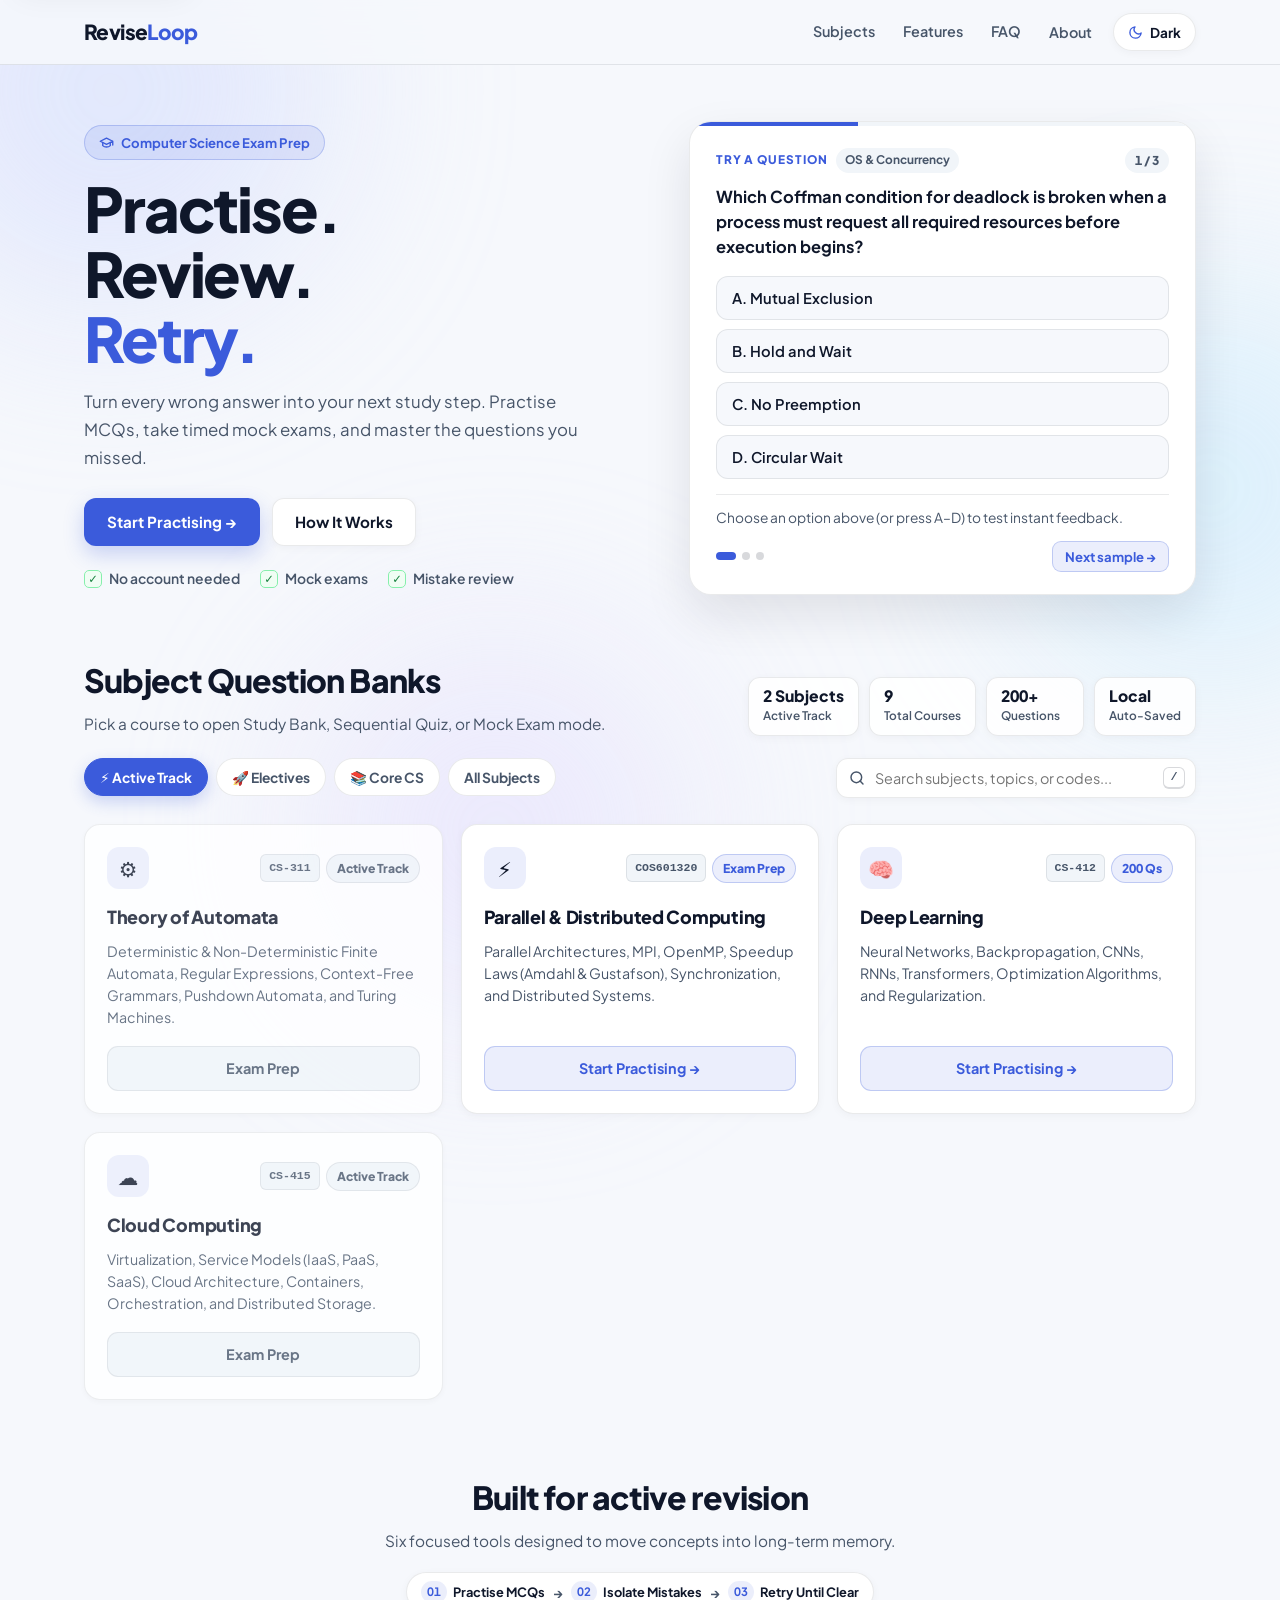
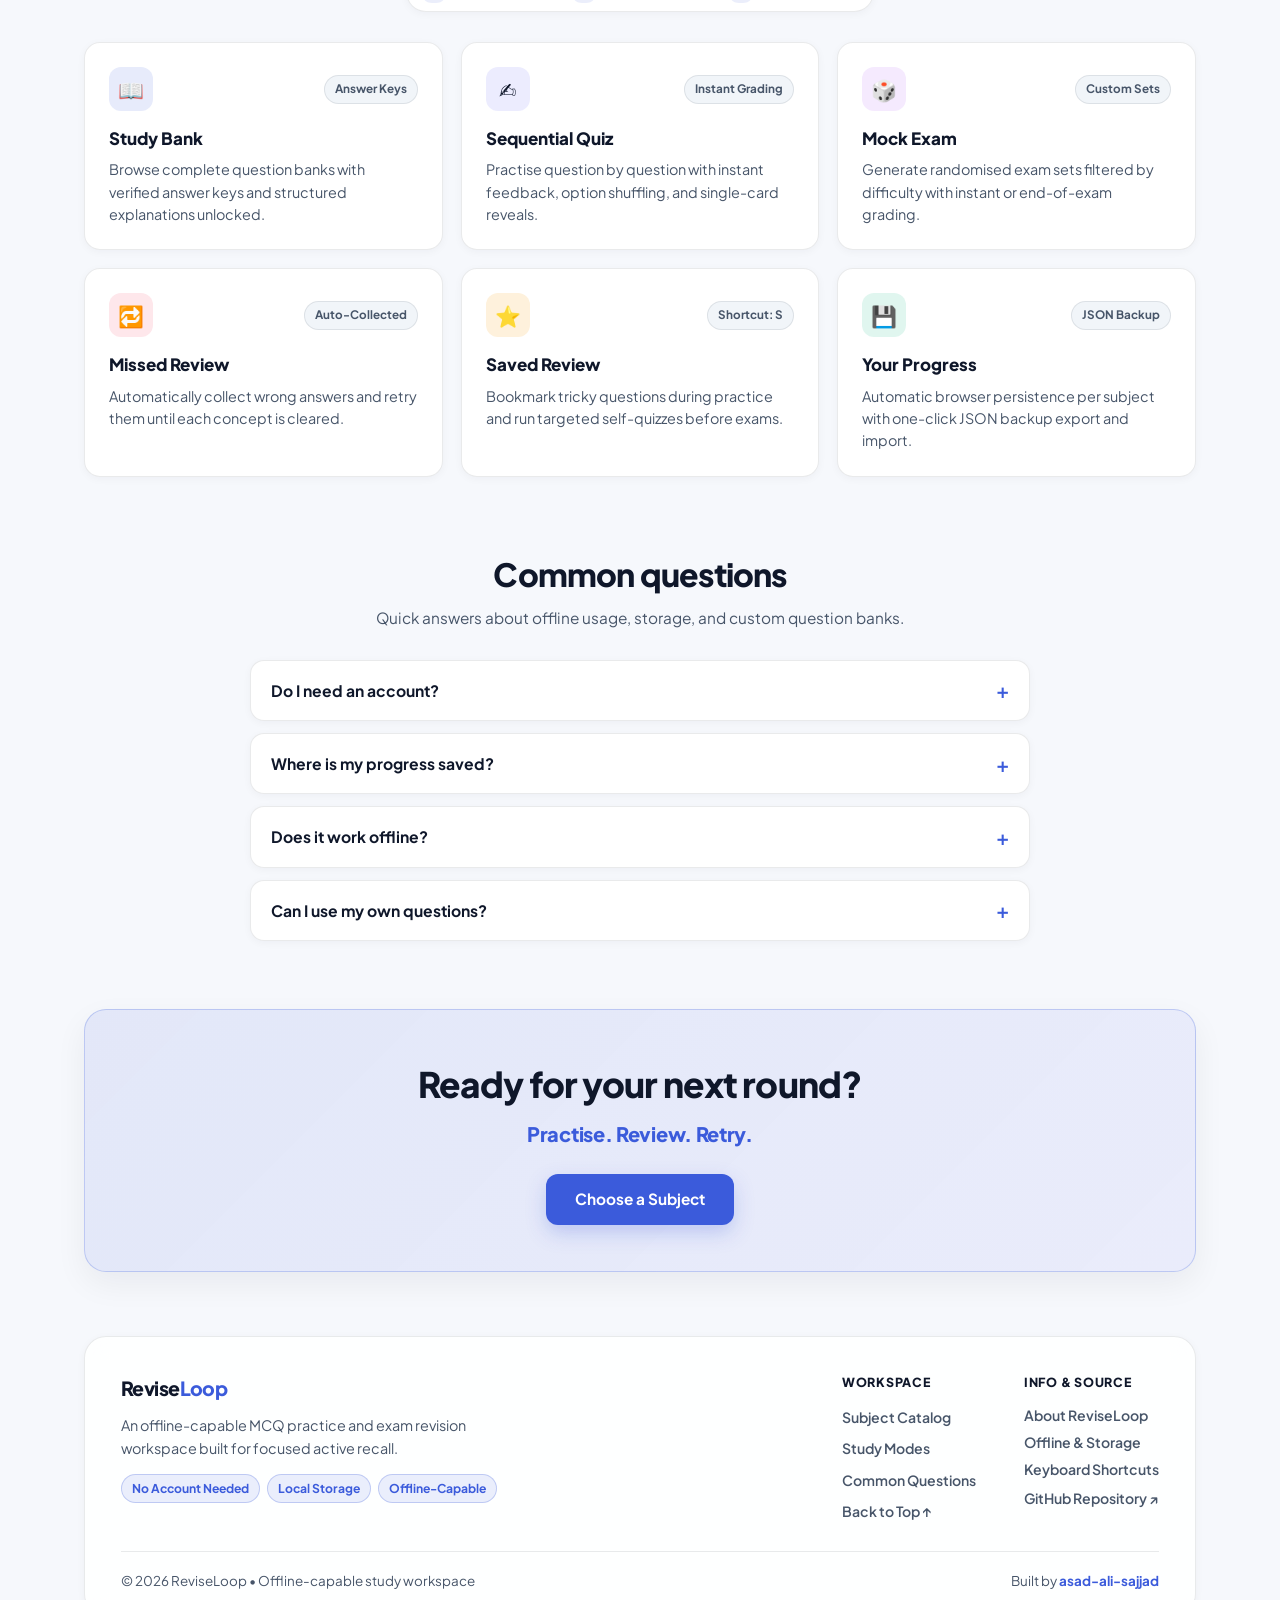
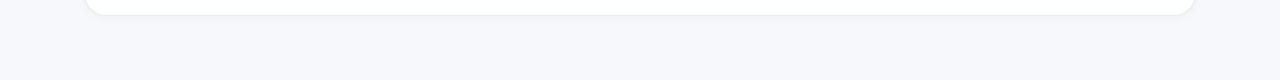
==== commit 9b3a34f1: "feat(ui): redesign landing page, unify design tokens, and polish quiz workspace - Introduce Plus Jak" ====
--- a/index.html
+++ b/index.html
@@ -2,270 +2,433 @@
 <html lang="en">
 <head>
   <meta charset="UTF-8">
-  <meta name="viewport" content="width=device-width, initial-scale=1">
-  <title data-config-title-format="{brand.name} — {brand.tagline}">ReviseLoop — Practise. Review. Retry.</title>
-  <meta name="description" data-config-meta-description="brand.metaDescription" content="An offline-capable MCQ practice and exam revision workspace with mock exams, mistake review and progress tracking.">
+  <meta name="viewport" content="width=device-width, initial-scale=1.0">
+  <title data-config-title-format="{brand.name} — {brand.tagline}">ReviseLoop — Close the gap between studying and knowing.</title>
+  <meta name="description" data-config-meta-description="brand.metaDescription" content="An offline-capable MCQ practice and exam revision workspace with mock exams, mistake review, and progress tracking.">
   <meta name="theme-color" content="#3b5bdb">
-  <meta property="og:type" content="website">
-  <meta property="og:title" content="ReviseLoop — Practise. Review. Retry.">
-  <meta property="og:description" content="An offline-capable MCQ practice and exam revision workspace with mock exams, mistake review and progress tracking.">
-  <meta property="og:url" content="https://asad-ali-sajjad.github.io/reviseloop/">
-  <link rel="icon" type="image/svg+xml" href="data:image/svg+xml,%3Csvg xmlns='http://www.w3.org/2000/svg' viewBox='0 0 64 64'%3E%3Crect width='64' height='64' rx='16' fill='%233b5bdb'/%3E%3Cpath d='M46 32a14 14 0 1 1-5-10.7' fill='none' stroke='%23fff' stroke-width='6' stroke-linecap='round'/%3E%3Cpath d='M43 12v12H31' fill='none' stroke='%23fff' stroke-width='6' stroke-linecap='round' stroke-linejoin='round'/%3E%3C/svg%3E">
+  <link rel="icon" type="image/svg+xml" href="data:image/svg+xml,%3Csvg xmlns='http://www.w3.org/2000/svg' viewBox='0 0 64 64'%3E%3Crect width='64' height='64' rx='16' fill='%233b5bdb'/%3E%3Ctext x='50%25' y='54%25' dominant-baseline='middle' text-anchor='middle' font-family='system-ui,sans-serif' font-weight='800' font-size='30' fill='%23fff'%3ERL%3C/text%3E%3C/svg%3E">
   <link rel="preconnect" href="https://fonts.googleapis.com">
   <link rel="preconnect" href="https://fonts.gstatic.com" crossorigin>
-  <link href="https://fonts.googleapis.com/css2?family=Fraunces:ital,opsz,wght@1,9..144,600&display=swap" rel="stylesheet">
+  <link href="https://fonts.googleapis.com/css2?family=Plus+Jakarta+Sans:wght@400;500;600;700;800&display=swap" rel="stylesheet">
   <link rel="stylesheet" href="assets/css/global.css">
   <link rel="stylesheet" href="assets/css/home.css">
 </head>
-<body id="top">
-  <a class="skip-link" href="#subjects">Skip to subjects</a>
-
+<body>
+
+  <a href="#main-content" class="skip-link">Skip to main content</a>
+
+  <!-- Ambient Background Blobs -->
   <div class="blob blob1" aria-hidden="true"></div>
   <div class="blob blob2" aria-hidden="true"></div>
   <div class="blob blob3" aria-hidden="true"></div>
 
-  <header>
-    <div class="nav">
-      <a href="index.html" class="logo" data-config-logo>Revise<span>Loop</span></a>
-      <nav class="nav-links" aria-label="Main">
+  <!-- Top Navigation -->
+  <header class="navbar" id="top">
+    <div class="nav-inner">
+      <a href="index.html" class="logo">Revise<span>Loop</span></a>
+      <nav class="nav-links" aria-label="Primary Navigation">
         <a href="#subjects">Subjects</a>
         <a href="#features">Features</a>
         <a href="#faq">FAQ</a>
-        <button type="button" data-modal="about">About</button>
+        <button type="button" class="nav-link-btn" data-open-dialog="dialog-about">About</button>
+        <button type="button" class="theme-btn" id="themeBtn" aria-label="Switch to dark mode" aria-pressed="false">🌙 Dark</button>
       </nav>
-      <button type="button" class="theme-btn" id="themeBtn" aria-label="Switch to dark mode" aria-pressed="false">🌙 Dark</button>
     </div>
   </header>
 
-  <main id="main">
-    <section class="hero">
+  <main class="container" id="main-content">
+
+    <!-- Split Hero + Interactive 3-Question Mini-Sampler -->
+    <section class="hero" aria-labelledby="hero-heading">
       <div class="hero-copy">
-        <span class="tag" data-config-text="brand.heroTag">🎓 Computer Science Exam Prep</span>
-        <h1 data-config-html="brand.heroHeadline"><span>Practise.</span> <span>Review.</span> <span>Retry.</span></h1>
-        <p class="lead" data-config-text="brand.heroDescription">Turn every wrong answer into your next study step. Practise MCQs, take mock exams and revisit the questions you missed.</p>
+        <span class="tag">
+          <svg width="15" height="15" viewBox="0 0 24 24" fill="none" stroke="currentColor" stroke-width="2.2" stroke-linecap="round" stroke-linejoin="round" aria-hidden="true"><path d="M22 10v6M2 10l10-5 10 5-10 5z"/><path d="M6 12v5c3 3 9 3 12 0v-5"/></svg>
+          Computer Science Exam Prep
+        </span>
+        <h1 class="hero-title" id="hero-heading">
+          Practise.<br>
+          Review.<br>
+          <span class="hero-accent">Retry.</span>
+        </h1>
+        <p class="hero-desc">
+          Turn every wrong answer into your next study step. Practise MCQs, take timed mock exams, and master the questions you missed.
+        </p>
+
         <div class="hero-actions">
           <a href="#subjects" class="btn btn-primary">Start Practising →</a>
-          <button type="button" class="btn btn-secondary" data-modal="how">How It Works</button>
-        </div>
-        <ul class="hero-checks">
-          <li>No account needed</li>
-          <li>Mock exams</li>
-          <li>Mistake review</li>
+          <a href="#features" class="btn btn-secondary">How It Works</a>
+        </div>
+
+        <ul class="hero-trust-list" aria-label="Key highlights">
+          <li><span class="trust-check" aria-hidden="true">✓</span> No account needed</li>
+          <li><span class="trust-check" aria-hidden="true">✓</span> Mock exams</li>
+          <li><span class="trust-check" aria-hidden="true">✓</span> Mistake review</li>
         </ul>
       </div>
 
-        <div class="demo-card" aria-label="Interactive sample question">
-        <span class="demo-eyebrow">Try a question</span>
-        <h2>What is the worst-case time complexity of binary search on a sorted array?</h2>
-        <div id="demoOptions">
-          <button type="button" class="demo-option">A. O(1)</button>
-          <button type="button" class="demo-option" data-correct>B. O(log n)</button>
-          <button type="button" class="demo-option">C. O(n)</button>
-          <button type="button" class="demo-option">D. O(n log n)</button>
-        </div>
-        <p class="demo-feedback" id="demoFeedback" aria-live="polite">Choose an answer.</p>
-        <button type="button" class="theme-btn" id="demoRetry" hidden>↻ Retry</button>
-      </div>
+      <!-- Interactive Hero Sampler Card -->
+      <aside class="demo-card" id="demo-card" tabindex="0" aria-label="Interactive sample question. Press keys A through D or 1 through 4 to answer.">
+        <div class="demo-progress-bar" aria-hidden="true">
+          <div class="demo-progress-fill" id="demo-progress-fill" style="width: 33.33%;"></div>
+        </div>
+
+        <div class="demo-card-top">
+          <div class="demo-eyebrow-group">
+            <span class="demo-eyebrow">TRY A QUESTION</span>
+            <span class="demo-topic-pill" id="demo-topic">OS &amp; Concurrency</span>
+          </div>
+          <div class="demo-meta-pills">
+            <span class="demo-score-pill" id="demo-score" hidden>0 / 3</span>
+            <span class="demo-counter" id="demo-counter">1 / 3</span>
+          </div>
+        </div>
+
+        <p class="demo-question" id="demo-question">
+          Which Coffman condition for deadlock is broken when a process must request all required resources before execution begins?
+        </p>
+
+        <div class="demo-options" id="demo-options" role="group" aria-label="Sample answer choices">
+          <button type="button" class="demo-opt" data-opt="A"><span>A. Mutual Exclusion</span></button>
+          <button type="button" class="demo-opt" data-opt="B"><span>B. Hold and Wait</span></button>
+          <button type="button" class="demo-opt" data-opt="C"><span>C. No Preemption</span></button>
+          <button type="button" class="demo-opt" data-opt="D"><span>D. Circular Wait</span></button>
+        </div>
+
+        <div class="demo-footer">
+          <div class="demo-feedback" id="demo-feedback" aria-live="polite">
+            Choose an option above (or press A–D) to test instant feedback.
+          </div>
+          <div class="demo-controls">
+            <div class="demo-dots" id="demo-dots" aria-label="Sample question selector"></div>
+            <div class="demo-btn-group">
+              <button type="button" class="demo-retry-btn" id="demo-retry-btn" hidden>Retry ↺</button>
+              <button type="button" class="demo-next-btn" id="demo-next-btn">Next sample →</button>
+            </div>
+          </div>
+        </div>
+      </aside>
     </section>
 
-    <section class="continue-area" id="continueSection" hidden aria-label="Continue studying"></section>
-
-    <section class="stats" aria-label="Study statistics">
-      <div class="stat-card">
-        <h2 id="activeSemStat">—</h2>
-        <p data-config-text="catalog.activeTrackStatLabel">Active Study Track</p>
-      </div>
-      <div class="stat-card">
-        <h2 id="totalSubjectsStat">—</h2>
-        <p>Total Indexed Courses</p>
-      </div>
-      <div class="stat-card">
-        <h2 id="attemptedStat">0</h2>
-        <p>Questions Attempted</p>
-      </div>
-      <div class="stat-card">
-        <h2 id="accuracyStat">—</h2>
-        <p>Overall Accuracy</p>
-      </div>
+    <!-- Live Resume Banner (populated dynamically by home.js when in-progress subject exists) -->
+    <section id="continueSection" class="continue-section" hidden aria-label="Continue studying"></section>
+
+    <!-- Subject Catalog Section -->
+    <section id="subjects" class="catalog-section" aria-labelledby="catalog-heading">
+      <div class="section-header-row">
+        <div>
+          <h2 class="section-title" id="catalog-heading">Subject Question Banks</h2>
+          <p class="section-sub">Pick a course to open Study Bank, Sequential Quiz, or Mock Exam mode.</p>
+        </div>
+
+        <!-- Live Progress Telemetry Strip -->
+        <div class="hero-stats" aria-label="Overall progress summary">
+          <div class="stat-pill">
+            <span class="stat-value" id="activeSemStat">0 Subjects</span>
+            <span class="stat-label">Active Track</span>
+          </div>
+          <div class="stat-pill">
+            <span class="stat-value" id="totalSubjectsStat">0</span>
+            <span class="stat-label">Total Courses</span>
+          </div>
+          <div class="stat-pill">
+            <span class="stat-value" id="attemptedStat">0</span>
+            <span class="stat-label" id="attemptedLabel">Attempted</span>
+          </div>
+          <div class="stat-pill">
+            <span class="stat-value" id="accuracyStat">—</span>
+            <span class="stat-label" id="accuracyLabel">Accuracy</span>
+          </div>
+        </div>
+      </div>
+
+      <!-- Search & Track Filter Toolbar -->
+      <div class="controls-bar">
+        <div class="filter-tabs" id="filterTabs" role="group" aria-label="Filter subjects by curriculum track"></div>
+        <div class="search-wrap">
+          <div class="search-input-box">
+            <svg class="search-icon" width="16" height="16" viewBox="0 0 24 24" fill="none" stroke="currentColor" stroke-width="2.2" stroke-linecap="round" stroke-linejoin="round" aria-hidden="true"><circle cx="11" cy="11" r="8"/><line x1="21" y1="21" x2="16.65" y2="16.65"/></svg>
+            <label for="searchInput" class="sr-only">Search subjects by name, topic, or course code</label>
+            <input type="search" id="searchInput" class="search-input" placeholder="Search subjects, topics, or codes..." autocomplete="off">
+            <button type="button" class="search-clear-btn" id="searchClearBtn" hidden aria-label="Clear search">✕</button>
+            <kbd class="search-kbd" id="searchKbd" aria-hidden="true">/</kbd>
+          </div>
+          <span class="search-scope-note" id="searchScopeNote" aria-live="polite"></span>
+        </div>
+      </div>
+
+      <!-- Dynamic Subject Cards Grid -->
+      <div class="subject-grid" id="subjectGrid"></div>
     </section>
 
-    <section class="controls-area" aria-label="Filter and search subjects">
-      <label for="searchInput" class="sr-only">Search subjects, courses, or topics</label>
-      <input
-        type="search"
-        class="search-box"
-        placeholder="🔍 Search subject, course code, or topic..."
-        id="searchInput"
-        autocomplete="off"
-      >
-      <div class="filter-row">
-        <div class="filter-tabs" id="filterTabs" role="group" aria-label="Filter by study track"></div>
-        <span class="search-scope-note" id="searchScopeNote" aria-live="polite"></span>
+    <!-- Features Section -->
+    <section id="features" class="features-section" aria-labelledby="features-heading">
+      <div class="section-center-head">
+        <h2 class="section-title" id="features-heading">Built for active revision</h2>
+        <p class="section-sub">Six focused tools designed to move concepts into long-term memory.</p>
+
+        <div class="workflow-strip" aria-label="Active revision loop">
+          <span class="workflow-step"><strong>01</strong> Practise MCQs</span>
+          <span class="workflow-arrow" aria-hidden="true">→</span>
+          <span class="workflow-step"><strong>02</strong> Isolate Mistakes</span>
+          <span class="workflow-arrow" aria-hidden="true">→</span>
+          <span class="workflow-step"><strong>03</strong> Retry Until Clear</span>
+        </div>
+      </div>
+
+      <div class="features-grid">
+        <article class="feature-card">
+          <div class="feature-card-top">
+            <span class="feature-icon-box tone-blue" aria-hidden="true">📖</span>
+            <span class="feature-tag">Answer Keys</span>
+          </div>
+          <h3>Study Bank</h3>
+          <p>Browse complete question banks with verified answer keys and structured explanations unlocked.</p>
+        </article>
+
+        <article class="feature-card">
+          <div class="feature-card-top">
+            <span class="feature-icon-box tone-indigo" aria-hidden="true">✍️</span>
+            <span class="feature-tag">Instant Grading</span>
+          </div>
+          <h3>Sequential Quiz</h3>
+          <p>Practise question by question with instant feedback, option shuffling, and single-card reveals.</p>
+        </article>
+
+        <article class="feature-card">
+          <div class="feature-card-top">
+            <span class="feature-icon-box tone-purple" aria-hidden="true">🎲</span>
+            <span class="feature-tag">Custom Sets</span>
+          </div>
+          <h3>Mock Exam</h3>
+          <p>Generate randomised exam sets filtered by difficulty with instant or end-of-exam grading.</p>
+        </article>
+
+        <article class="feature-card">
+          <div class="feature-card-top">
+            <span class="feature-icon-box tone-rose" aria-hidden="true">🔁</span>
+            <span class="feature-tag">Auto-Collected</span>
+          </div>
+          <h3>Missed Review</h3>
+          <p>Automatically collect wrong answers and retry them until each concept is cleared.</p>
+        </article>
+
+        <article class="feature-card">
+          <div class="feature-card-top">
+            <span class="feature-icon-box tone-amber" aria-hidden="true">⭐</span>
+            <span class="feature-tag">Shortcut: S</span>
+          </div>
+          <h3>Saved Review</h3>
+          <p>Bookmark tricky questions during practice and run targeted self-quizzes before exams.</p>
+        </article>
+
+        <article class="feature-card">
+          <div class="feature-card-top">
+            <span class="feature-icon-box tone-emerald" aria-hidden="true">💾</span>
+            <span class="feature-tag">JSON Backup</span>
+          </div>
+          <h3>Your Progress</h3>
+          <p>Automatic browser persistence per subject with one-click JSON backup export and import.</p>
+        </article>
       </div>
     </section>
 
-    <section class="subjects" id="subjects" tabindex="-1">
-      <div class="section-header">
-        <h2 class="section-title">📚 Subjects</h2>
-      </div>
-      <div class="subject-grid" id="subjectGrid"></div>
-      <noscript><p>Enable JavaScript to browse and practise subjects.</p></noscript>
+    <!-- FAQ Section -->
+    <section id="faq" class="faq-section" aria-labelledby="faq-heading">
+      <div class="section-center-head">
+        <h2 class="section-title" id="faq-heading">Common questions</h2>
+        <p class="section-sub">Quick answers about offline usage, storage, and custom question banks.</p>
+      </div>
+
+      <div class="faq-list">
+        <details class="faq-item">
+          <summary>Do I need an account?</summary>
+          <p>No. Every subject opens immediately with zero sign-ups, logins, or tracking servers.</p>
+        </details>
+
+        <details class="faq-item">
+          <summary>Where is my progress saved?</summary>
+          <p>Your answers, accuracy stats, missed questions, and bookmarks are stored locally in your browser per subject. You can also export or import a JSON backup anytime from the quiz sidebar.</p>
+        </details>
+
+        <details class="faq-item">
+          <summary>Does it work offline?</summary>
+          <p>Yes. Once visited online, the Service Worker caches the workspace and question banks for offline use—and you can also run the app directly from local files via <code>file://</code>.</p>
+        </details>
+
+        <details class="faq-item">
+          <summary>Can I use my own questions?</summary>
+          <p>Yes. Open any subject workspace and click <strong>Upload</strong> to drag-and-drop your own <code>.json</code> or <code>.js</code> question bank, complete with starter templates and instant validation.</p>
+        </details>
+      </div>
     </section>
 
-    <section class="landing-block" id="features">
-      <div class="section-heading">
-        <h2>Five ways to revise</h2>
-        <p>Use the mode that fits your study session.</p>
-      </div>
-      <div class="feature-grid">
-        <article class="feature-card">
-          <span class="feature-icon" aria-hidden="true">📖</span>
-          <h3>Study Bank</h3>
-          <p>Browse questions with answers and available explanations.</p>
-        </article>
-        <article class="feature-card">
-          <span class="feature-icon" aria-hidden="true">✍️</span>
-          <h3>Sequential Quiz</h3>
-          <p>Go question by question with instant grading.</p>
-        </article>
-        <article class="feature-card">
-          <span class="feature-icon" aria-hidden="true">🎲</span>
-          <h3>Mock Exam</h3>
-          <p>Practise randomised sets with instant or end-of-exam grading.</p>
-        </article>
-        <article class="feature-card">
-          <span class="feature-icon" aria-hidden="true">🔄</span>
-          <h3>Missed Review</h3>
-          <p>Retry questions you answered incorrectly.</p>
-        </article>
-        <article class="feature-card">
-          <span class="feature-icon" aria-hidden="true">⭐</span>
-          <h3>Saved Review</h3>
-          <p>Bookmark tricky questions and practise them later.</p>
-        </article>
-        <article class="feature-card">
-          <span class="feature-icon" aria-hidden="true">💾</span>
-          <h3>Your Progress</h3>
-          <p>The quiz workspace saves progress in your browser, with JSON export and import.</p>
-        </article>
-      </div>
+    <!-- Centered Call-to-Action Banner -->
+    <section class="cta-banner" aria-labelledby="cta-heading">
+      <h2 id="cta-heading">Ready for your next round?</h2>
+      <p class="cta-tagline">Practise. Review. Retry.</p>
+      <a href="#subjects" class="btn btn-primary cta-btn">Choose a Subject</a>
     </section>
 
-    <section class="landing-block" id="faq">
-      <div class="section-heading">
-        <h2>Common questions</h2>
-      </div>
-      <details class="faq-item">
-        <summary>Do I need an account?</summary>
-        <p>No. You can use the workspace immediately without signing up.</p>
-      </details>
-      <details class="faq-item">
-        <summary>Where is my progress saved?</summary>
-        <p>In your browser's local storage. It doesn't sync automatically across devices, so export a JSON backup before clearing browser data or switching browsers.</p>
-      </details>
-      <details class="faq-item">
-        <summary>Does it work offline?</summary>
-        <p>Yes. Over HTTPS or localhost, ReviseLoop caches the app shell and any question bank you visit online so you can keep revising offline. It also runs directly from local files.</p>
-      </details>
-      <details class="faq-item">
-        <summary>Can I use my own questions?</summary>
-        <p>Yes. The quiz workspace accepts custom JSON or JavaScript question banks. Only load JavaScript files from sources you trust.</p>
-      </details>
-    </section>
-
-    <section class="landing-block">
-      <div class="cta-banner">
-        <h2>Ready for your next round?</h2>
-        <p class="cta-motto">Practise. Review. Retry.</p>
-        <a class="btn btn-primary" href="#subjects">Choose a Subject</a>
-      </div>
-    </section>
+    <!-- Unified Site Footer -->
+    <footer class="site-footer">
+      <div class="footer-inner">
+        <div class="footer-brand">
+          <a href="index.html" class="logo footer-logo">Revise<span>Loop</span></a>
+          <p class="footer-desc" data-config-text="brand.footerTagline">
+            An offline-capable MCQ practice and exam revision workspace built for focused active recall.
+          </p>
+          <div class="footer-pills">
+            <span class="footer-pill">No Account Needed</span>
+            <span class="footer-pill">Local Storage</span>
+            <span class="footer-pill">Offline-Capable</span>
+          </div>
+        </div>
+
+        <div class="footer-links-group">
+          <div class="footer-col">
+            <h4>Workspace</h4>
+            <a href="#subjects">Subject Catalog</a>
+            <a href="#features">Study Modes</a>
+            <a href="#faq">Common Questions</a>
+            <a href="#top">Back to Top ↑</a>
+          </div>
+
+          <div class="footer-col">
+            <h4>Info &amp; Source</h4>
+            <button type="button" data-open-dialog="dialog-about">About ReviseLoop</button>
+            <button type="button" data-open-dialog="dialog-offline">Offline &amp; Storage</button>
+            <button type="button" data-open-dialog="dialog-shortcuts">Keyboard Shortcuts</button>
+            <a data-config-href="links.repoUrl" href="https://github.com/asad-ali-sajjad/reviseloop" target="_blank" rel="noopener noreferrer">GitHub Repository ↗</a>
+          </div>
+        </div>
+      </div>
+
+      <div class="footer-bottom">
+        <span data-config-text="brand.copyrightLine">© 2026 ReviseLoop • Offline-capable study workspace</span>
+        <span>Built by <a data-config-href="author.githubUrl" data-config-text="author.name" href="https://github.com/asad-ali-sajjad" target="_blank" rel="noopener noreferrer">asad-ali-sajjad</a></span>
+      </div>
+    </footer>
+
   </main>
 
-  <footer class="site-footer">
-    <div class="footer-inner">
-      <div class="footer-brand">
-        <a href="#top" class="logo footer-logo" data-config-logo>Revise<span>Loop</span></a>
-        <p class="footer-motto">Practise. Review. Retry. ↻</p>
-        <p class="footer-desc" data-config-text="brand.footerTagline">A focused workspace for MCQ practice, mock exams and revising your mistakes.</p>
-        <div class="footer-pills">
-          <span class="footer-pill">👤 No Account Needed</span>
-          <span class="footer-pill">💾 Progress Saved in Browser</span>
-          <span class="footer-pill">📶 Offline-Capable</span>
-        </div>
-      </div>
-
-      <div class="footer-links-group">
-        <nav class="footer-col" aria-label="Study links">
-          <h3>Study</h3>
-          <a href="#subjects">Browse Subjects</a>
-          <a href="quiz.html?subject=deep-learning" data-config-featured="0">Deep Learning Bank</a>
-          <a href="quiz.html?subject=pdc" data-config-featured="1">PDC Bank</a>
-          <button type="button" data-modal="shortcuts">Quiz Shortcuts</button>
-        </nav>
-        <nav class="footer-col" aria-label="Project links">
-          <h3>Project</h3>
-          <button type="button" data-modal="about">About</button>
-          <button type="button" data-modal="privacy">Privacy &amp; Data</button>
-          <a href="https://github.com/asad-ali-sajjad/reviseloop" data-config-href="links.repoUrl" target="_blank" rel="noopener noreferrer">Source Code</a>
-          <a href="https://github.com/asad-ali-sajjad/reviseloop/issues" data-config-href="links.issuesUrl" target="_blank" rel="noopener noreferrer">Report an Issue</a>
-          <a href="#top">Back to Top ↑</a>
-        </nav>
-      </div>
-    </div>
-
-    <div class="footer-bottom">
-      <span><span data-config-text="brand.copyrightLine">Crafted for focused exam preparation</span> • <strong data-config-text="brand.name">ReviseLoop</strong></span>
-      <span>Built by <a href="https://github.com/asad-ali-sajjad" target="_blank" rel="noopener noreferrer">asad-ali-sajjad</a></span>
-    </div>
-  </footer>
-
-  <dialog class="landing-dialog" id="how" aria-labelledby="how-title">
+  <!-- =====================================================================
+       MODAL 1: Rich About ReviseLoop Dialog
+       ===================================================================== -->
+  <dialog class="info-dialog about-dialog" id="dialog-about" aria-labelledby="dialog-about-title">
+    <div class="about-hero">
+      <div class="about-hero-top">
+        <span class="about-brand-pill">Revise<span>Loop</span></span>
+        <button type="button" class="dialog-close" data-close-dialog aria-label="Close dialog">✕</button>
+      </div>
+      <h3 id="dialog-about-title">Built for active recall, not passive re-reading.</h3>
+      <p class="about-lead">
+        A zero-backend MCQ practice and exam revision workspace designed to turn every mistake into measurable mastery.
+      </p>
+    </div>
+
     <div class="dialog-body">
-      <h2 id="how-title">How the loop works</h2>
-      <ul>
-        <li><strong>Practise:</strong> answer questions in sequential quiz or timed mock exam mode.</li>
-        <li><strong>Review:</strong> study explanations and revisit your missed and saved questions.</li>
-        <li><strong>Retry:</strong> drill missed questions until you answer them correctly.</li>
+      <div class="about-cycle" aria-label="The ReviseLoop three-step revision cycle">
+        <div class="about-step">
+          <span class="about-step-num">01</span>
+          <strong>Practise</strong>
+          <small>Timed mocks &amp; instant quizzes</small>
+        </div>
+        <div class="about-step">
+          <span class="about-step-num">02</span>
+          <strong>Review</strong>
+          <small>Missed items isolated automatically</small>
+        </div>
+        <div class="about-step">
+          <span class="about-step-num">03</span>
+          <strong>Retry</strong>
+          <small>Re-test weak spots until clear</small>
+        </div>
+      </div>
+
+      <div class="about-pillars">
+        <div class="about-pillar">
+          <span class="about-pillar-icon" aria-hidden="true">🔒</span>
+          <div>
+            <strong>100% Local &amp; Private</strong>
+            <p>Zero accounts, logins, or tracking servers—your progress stays in your browser.</p>
+          </div>
+        </div>
+
+        <div class="about-pillar">
+          <span class="about-pillar-icon" aria-hidden="true">⚡</span>
+          <div>
+            <strong>Offline-First Ready</strong>
+            <p>Works without internet via Service Worker caching or directly over local files.</p>
+          </div>
+        </div>
+
+        <div class="about-pillar">
+          <span class="about-pillar-icon" aria-hidden="true">📤</span>
+          <div>
+            <strong>Custom Bank Support</strong>
+            <p>Import your own <code>.json</code> or <code>.js</code> question sets inside any workspace.</p>
+          </div>
+        </div>
+
+        <div class="about-pillar">
+          <span class="about-pillar-icon" aria-hidden="true">⌨️</span>
+          <div>
+            <strong>Keyboard-Driven Speed</strong>
+            <p>Answer, navigate, reveal, and bookmark without lifting your hands.</p>
+          </div>
+        </div>
+      </div>
+    </div>
+
+    <div class="dialog-footer">
+      <button type="button" class="btn btn-secondary dialog-footer-btn" data-switch-dialog="dialog-shortcuts">⌨️ Shortcuts</button>
+      <a href="#subjects" class="btn btn-primary dialog-footer-btn" data-close-dialog>Explore Subjects →</a>
+    </div>
+  </dialog>
+
+  <!-- =====================================================================
+       MODAL 2: Offline & Local Storage Dialog
+       ===================================================================== -->
+  <dialog class="info-dialog" id="dialog-offline" aria-labelledby="dialog-offline-title">
+    <div class="dialog-head">
+      <div>
+        <span class="dialog-eyebrow">Data &amp; Privacy</span>
+        <h3 id="dialog-offline-title">Offline &amp; Local Storage</h3>
+      </div>
+      <button type="button" class="dialog-close" data-close-dialog aria-label="Close dialog">✕</button>
+    </div>
+    <div class="dialog-body">
+      <div class="dialog-info-card">
+        <strong>Browser Persistence</strong>
+        <p>All quiz answers, accuracy stats, missed lists, bookmarks, and theme settings are saved locally in <code>localStorage</code> per subject—nothing is ever sent to a server.</p>
+      </div>
+      <div class="dialog-info-card">
+        <strong>Offline Caching &amp; Portable Backups</strong>
+        <p>When opened over HTTPS, the Service Worker caches the workspace and visited banks for offline use. You can also export or import a portable <code>.json</code> backup anytime from the quiz sidebar.</p>
+      </div>
+    </div>
+  </dialog>
+
+  <!-- =====================================================================
+       MODAL 3: Keyboard Shortcuts Dialog
+       ===================================================================== -->
+  <dialog class="info-dialog" id="dialog-shortcuts" aria-labelledby="dialog-shortcuts-title">
+    <div class="dialog-head">
+      <div>
+        <span class="dialog-eyebrow">Workspace Controls</span>
+        <h3 id="dialog-shortcuts-title">Quiz Keyboard Shortcuts</h3>
+      </div>
+      <button type="button" class="dialog-close" data-close-dialog aria-label="Close dialog">✕</button>
+    </div>
+    <div class="dialog-body">
+      <ul class="dialog-kbd-list">
+        <li><span>Next / Previous question</span><span><kbd>N</kbd> / <kbd>K</kbd> or <kbd>↓</kbd> / <kbd>↑</kbd></span></li>
+        <li><span>Select option A–D</span><span><kbd>A</kbd>–<kbd>D</kbd> or <kbd>1</kbd>–<kbd>4</kbd></span></li>
+        <li><span>Bookmark focused question</span><span><kbd>S</kbd></span></li>
+        <li><span>Reveal answer (Quiz mode)</span><span><kbd>E</kbd></span></li>
+        <li><span>Search questions / Toggle sidebar</span><span><kbd>/</kbd> / <kbd>[</kbd></span></li>
+        <li><span>Open interactive shortcut guide</span><span><kbd>?</kbd></span></li>
       </ul>
-      <form method="dialog"><button class="btn btn-primary" autofocus>Got it</button></form>
-    </div>
-  </dialog>
-
-  <dialog class="landing-dialog" id="about" aria-labelledby="about-title">
-    <div class="dialog-body">
-      <h2 id="about-title">About ReviseLoop</h2>
-      <p>ReviseLoop began as an interactive MCQ practice website and grew into a zero-backend exam revision workspace.</p>
-      <p>It is built with vanilla HTML, CSS, and JavaScript, with a focus on fast Computer Science exam preparation.</p>
-      <form method="dialog"><button class="btn btn-primary" autofocus>Close</button></form>
-    </div>
-  </dialog>
-
-  <dialog class="landing-dialog" id="privacy" aria-labelledby="privacy-title">
-    <div class="dialog-body">
-      <h2 id="privacy-title">Privacy &amp; data</h2>
-      <p>ReviseLoop requires no account and runs without a backend server. All quiz answers, bookmarks, and stats stay in your browser's local storage.</p>
-      <p>When online, this landing page loads the Fraunces display font from Google Fonts, which sends a standard font request to Google. Static hosting providers and external GitHub links follow their own privacy policies.</p>
-      <form method="dialog"><button class="btn btn-primary" autofocus>Close</button></form>
-    </div>
-  </dialog>
-
-  <dialog class="landing-dialog" id="shortcuts" aria-labelledby="shortcuts-title">
-    <div class="dialog-body">
-      <h2 id="shortcuts-title">Quiz shortcuts</h2>
-      <p>Available inside the quiz workspace:</p>
-      <ul>
-        <li><kbd>N</kbd> <kbd>J</kbd> <kbd>↓</kbd> Next question</li>
-        <li><kbd>K</kbd> <kbd>↑</kbd> Previous question</li>
-        <li><kbd>A</kbd>–<kbd>D</kbd> or <kbd>1</kbd>–<kbd>4</kbd> Select an option</li>
-        <li><kbd>S</kbd> Save or unsave question</li>
-        <li><kbd>E</kbd> Reveal answer in Sequential Quiz</li>
-        <li><kbd>T</kbd> Scroll back to top</li>
-        <li><kbd>/</kbd> Focus question search</li>
-        <li><kbd>[</kbd> Toggle desktop sidebar</li>
-        <li><kbd>?</kbd> Open shortcuts, <kbd>Esc</kbd> Close</li>
-      </ul>
-      <form method="dialog"><button class="btn btn-primary" autofocus>Close</button></form>
     </div>
   </dialog>
 
--- a/assets/css/global.css
+++ b/assets/css/global.css
@@ -1,62 +1,94 @@
+/* ==========================================================================
+   ReviseLoop — Global Design Tokens, Theme Variables & Shared Shell
+   ========================================================================== */
+
 :root {
+  --sans: "Plus Jakarta Sans", system-ui, -apple-system, BlinkMacSystemFont, "Segoe UI", Roboto, "Helvetica Neue", Arial, sans-serif;
+  --mono: ui-monospace, SFMono-Regular, Menlo, Monaco, Consolas, "Liberation Mono", monospace;
+
   --bg: #f6f8fc;
-  --card: #ffffff;
-  --text: #162033;
-  --muted: #4b5563;
-  --border: #dde5f0;
+  --surface: rgba(255, 255, 255, 0.88);
+  --surface-solid: #ffffff;
+  --surface-subtle: #f1f5f9;
+  --text: #0f172a;
+  --muted: #475569;
+  --border: rgba(15, 23, 42, 0.09);
+  --border-strong: rgba(15, 23, 42, 0.16);
 
   --primary: #3b5bdb;
   --primary-hover: #2f49b8;
   --primary-fg: #ffffff;
-  --primary-light: #edf2ff;
-
-  --accent-green: #047857;
-  --accent-green-light: #ecfdf5;
-
-  --bad-bg: #fef2f2;
-  --bad-border: #fecaca;
-  --bad-text: #b91c1c;
+  --primary-soft: rgba(59, 91, 219, 0.1);
+  --primary-border: rgba(59, 91, 219, 0.25);
+
+  --success: #15803d;
+  --success-bg: #f0fdf4;
+  --success-border: #86efac;
+
+  --danger: #b91c1c;
+  --danger-bg: #fef2f2;
+  --danger-border: #fca5a5;
 
   --warn-bg: #fffbeb;
   --warn-border: #fde68a;
   --warn-text: #b45309;
 
+  /* Cross-stylesheet compatibility aliases (coming-soon.css & quiz.css) */
+  --card: var(--surface-solid);
+  --primary-light: var(--primary-soft);
+  --accent-green: var(--success);
+  --accent-green-light: var(--success-bg);
+  --bad-bg: var(--danger-bg);
+  --bad-border: var(--danger-border);
+  --bad-text: var(--danger);
   --sidebar-w: 276px;
   --ease-smooth: cubic-bezier(0.22, 1, 0.36, 1);
-  --serif: "Fraunces", Georgia, "Times New Roman", serif;
-
-  --shadow:
-    0 2px 8px rgba(15, 23, 42, 0.04),
-    0 12px 32px rgba(15, 23, 42, 0.07);
+
+  --shadow-sm: 0 2px 8px rgba(15, 23, 42, 0.04);
+  --shadow: 0 12px 32px rgba(15, 23, 42, 0.06);
+  --shadow-lg: 0 20px 48px rgba(15, 23, 42, 0.1);
+
+  --radius-sm: 10px;
+  --radius-md: 16px;
+  --radius-lg: 22px;
 }
 
 [data-theme="dark"] {
-  --bg: #0f172a;
-  --card: #172033;
-  --text: #f8fafc;
+  --bg: #0b1120;
+  --surface: rgba(17, 25, 43, 0.88);
+  --surface-solid: #11192b;
+  --surface-subtle: #18233c;
+  --text: #f1f5f9;
   --muted: #94a3b8;
-  --border: #273449;
-
-  --primary: #7c9dff;
-  --primary-hover: #96b0ff;
+  --border: rgba(148, 163, 184, 0.14);
+  --border-strong: rgba(148, 163, 184, 0.24);
+
+  --primary: #6384ff;
+  --primary-hover: #7c97ff;
   --primary-fg: #0b132b;
-  --primary-light: #1f2f57;
-
-  --accent-green: #34d399;
-  --accent-green-light: #132e2b;
-
-  --bad-bg: rgba(239, 68, 68, 0.14);
-  --bad-border: rgba(248, 113, 113, 0.32);
-  --bad-text: #fca5a5;
+  --primary-soft: rgba(99, 132, 255, 0.15);
+  --primary-border: rgba(99, 132, 255, 0.34);
+
+  --success: #4ade80;
+  --success-bg: rgba(22, 163, 74, 0.14);
+  --success-border: rgba(74, 222, 128, 0.35);
+
+  --danger: #f87171;
+  --danger-bg: rgba(220, 38, 38, 0.14);
+  --danger-border: rgba(248, 113, 113, 0.35);
 
   --warn-bg: rgba(245, 158, 11, 0.14);
   --warn-border: rgba(251, 191, 36, 0.32);
   --warn-text: #fcd34d;
-}
-
-* {
-  margin: 0;
-  padding: 0;
+
+  --shadow-sm: 0 2px 10px rgba(0, 0, 0, 0.24);
+  --shadow: 0 14px 36px rgba(0, 0, 0, 0.36);
+  --shadow-lg: 0 24px 56px rgba(0, 0, 0, 0.48);
+}
+
+*,
+*::before,
+*::after {
   box-sizing: border-box;
 }
 
@@ -69,19 +101,67 @@
 }
 
 body {
+  margin: 0;
+  font-family: var(--sans);
   background: var(--bg);
   color: var(--text);
-  font-family: system-ui, -apple-system, BlinkMacSystemFont, "Segoe UI", Roboto, sans-serif;
-  min-height: 100vh;
-  display: flex;
-  flex-direction: column;
+  line-height: 1.6;
+  -webkit-font-smoothing: antialiased;
   overflow-x: hidden;
-  line-height: 1.5;
-}
-
-/* =======================
-   ACCESSIBILITY UTILITIES
-======================= */
+  transition: background-color 0.2s ease, color 0.2s ease;
+}
+
+a {
+  color: inherit;
+}
+
+:focus-visible {
+  outline: 2.5px solid var(--primary);
+  outline-offset: 2px;
+}
+
+@media (prefers-reduced-motion: reduce) {
+  html {
+    scroll-behavior: auto;
+  }
+
+  *,
+  *::before,
+  *::after {
+    animation-duration: 0.01ms !important;
+    animation-iteration-count: 1 !important;
+    transition-duration: 0.01ms !important;
+    scroll-behavior: auto !important;
+  }
+}
+
+code {
+  font-family: var(--mono);
+  font-size: 0.88em;
+  background: var(--primary-soft);
+  color: var(--primary);
+  padding: 2px 6px;
+  border-radius: 6px;
+}
+
+kbd {
+  display: inline-flex;
+  align-items: center;
+  justify-content: center;
+  min-width: 22px;
+  height: 22px;
+  padding: 0 6px;
+  font-family: var(--mono);
+  font-size: 0.74rem;
+  font-weight: 700;
+  color: var(--muted);
+  background: var(--surface-solid);
+  border: 1px solid var(--border-strong);
+  border-bottom-width: 2px;
+  border-radius: 6px;
+}
+
+/* Accessibility Helpers */
 .sr-only {
   position: absolute;
   width: 1px;
@@ -95,367 +175,330 @@
 }
 
 .skip-link {
-  position: absolute;
+  position: fixed;
+  top: -60px;
   left: 16px;
-  top: -80px;
-  z-index: 100;
-  padding: 12px 16px;
+  z-index: 2000;
+  background: var(--primary);
+  color: #ffffff;
+  font-weight: 700;
+  font-size: 0.88rem;
+  padding: 10px 16px;
   border-radius: 10px;
-  background: var(--primary);
-  color: var(--primary-fg);
-  font-weight: 700;
-  text-decoration: none;
+  text-decoration: none;
+  box-shadow: var(--shadow);
+  transition: top 0.15s ease;
 }
 
 .skip-link:focus {
-  top: 12px;
-}
-
-:focus-visible {
-  outline: 3px solid var(--primary);
-  outline-offset: 2px;
-}
-
-@media (prefers-reduced-motion: reduce) {
-  html {
-    scroll-behavior: auto;
-  }
-
-  *,
-  *::before,
-  *::after {
-    animation-duration: 0.01ms !important;
-    animation-iteration-count: 1 !important;
-    transition-duration: 0.01ms !important;
-    scroll-behavior: auto !important;
-  }
-}
-
-/* =======================
-   BACKGROUND BLOBS
-======================= */
+  top: 14px;
+}
+
+/* Ambient Background Blobs */
 .blob {
   position: fixed;
   border-radius: 50%;
-  filter: blur(72px);
+  filter: blur(95px);
+  opacity: 0.42;
+  pointer-events: none;
   z-index: -1;
-  opacity: 0.35;
-  pointer-events: none;
 }
 
 [data-theme="dark"] .blob {
-  opacity: 0.14;
+  opacity: 0.2;
 }
 
 .blob1 {
-  width: 300px;
-  height: 300px;
-  background: #7ea1ff;
-  top: -110px;
-  left: -90px;
+  width: 440px;
+  height: 440px;
+  background: #c7d2fe;
+  top: -130px;
+  left: -110px;
 }
 
 .blob2 {
-  width: 320px;
-  height: 320px;
-  background: #8df2d7;
-  right: -110px;
-  top: 90px;
+  width: 400px;
+  height: 400px;
+  background: #bae6fd;
+  top: 32%;
+  right: -130px;
 }
 
 .blob3 {
-  width: 260px;
-  height: 260px;
-  background: #c5b1ff;
-  bottom: -90px;
-  left: 40%;
-}
-
-@media (max-width: 768px) {
-  .blob {
-    filter: blur(44px);
-    opacity: 0.25;
-  }
-
-  [data-theme="dark"] .blob {
-    opacity: 0.1;
-  }
-}
-
-/* =======================
-   HEADER & NAV
-======================= */
-header {
-  width: 100%;
-  max-width: 1200px;
+  width: 380px;
+  height: 380px;
+  background: #ddd6fe;
+  bottom: -120px;
+  left: 24%;
+}
+
+/* Top Navbar */
+.navbar {
+  position: sticky;
+  top: 0;
+  z-index: 100;
+  backdrop-filter: blur(14px);
+  -webkit-backdrop-filter: blur(14px);
+  background: rgba(246, 248, 252, 0.84);
+  border-bottom: 1px solid var(--border);
+}
+
+[data-theme="dark"] .navbar {
+  background: rgba(11, 17, 32, 0.84);
+}
+
+.nav-inner {
+  max-width: 1160px;
   margin: 0 auto;
-  padding: 20px 24px 12px;
-}
-
-.nav,
-.nav-inner {
-  display: flex;
+  padding: 13px 24px;
+  display: flex;
+  align-items: center;
   justify-content: space-between;
-  align-items: center;
-  gap: 12px;
-}
-
+  gap: 16px;
+}
+
+/* Clean Two-Tone Brand Wordmark (No Refresh Icon) */
 .logo {
-  font-size: 1.35rem;
+  display: inline-flex;
+  align-items: center;
+  font-size: 1.3rem;
   font-weight: 800;
+  letter-spacing: -0.03em;
   text-decoration: none;
   color: var(--text);
 }
 
-.logo span {
+.logo svg {
+  display: none;
+}
+
+.logo span,
+.logo-accent {
   color: var(--primary);
 }
 
 .nav-links {
   display: flex;
   align-items: center;
-  gap: 4px;
-  margin-left: auto;
+  gap: 6px;
 }
 
 .nav-links a,
-.nav-links button {
-  min-height: 44px;
-  display: inline-flex;
-  align-items: center;
-  padding: 0 12px;
+.nav-link-btn {
   background: none;
-  border: 0;
-  font: inherit;
-  font-size: 0.92rem;
-  font-weight: 600;
-  color: var(--muted);
-  text-decoration: none;
-  cursor: pointer;
-  transition: color 0.18s ease;
-}
-
-.nav-links a:hover,
-.nav-links button:hover {
-  color: var(--primary);
-}
-
-.theme-btn {
-  display: inline-flex;
-  align-items: center;
-  justify-content: center;
-  min-height: 44px;
-  border: 1px solid var(--border);
-  padding: 10px 18px;
-  border-radius: 999px;
-  background: var(--card);
-  box-shadow: var(--shadow);
-  cursor: pointer;
-  color: var(--text);
+  border: none;
+  padding: 7px 11px;
+  border-radius: 9px;
   font-family: inherit;
   font-size: 0.9rem;
   font-weight: 600;
-  transition: transform 0.2s ease, border-color 0.2s ease;
+  color: var(--muted);
+  text-decoration: none;
+  cursor: pointer;
+  transition: color 0.15s ease, background-color 0.15s ease;
+}
+
+.nav-links a:hover,
+.nav-link-btn:hover {
+  color: var(--primary);
+  background: var(--primary-soft);
+}
+
+.nav-back-link {
+  display: inline-flex;
+  align-items: center;
+  gap: 6px;
+  font-size: 0.9rem;
+  font-weight: 700;
+  color: var(--muted);
+  text-decoration: none;
+  padding: 7px 12px;
+  border-radius: 9px;
+  transition: color 0.15s ease, background-color 0.15s ease;
+}
+
+.nav-back-link:hover {
+  color: var(--primary);
+  background: var(--primary-soft);
+}
+
+/* Shared Buttons & Pills */
+.theme-btn {
+  display: inline-flex;
+  align-items: center;
+  justify-content: center;
+  gap: 7px;
+  min-height: 38px;
+  padding: 7px 14px;
+  margin-left: 4px;
+  border-radius: 999px;
+  border: 1px solid var(--border);
+  background: var(--surface-solid);
+  color: var(--text);
+  font-family: inherit;
+  font-size: 0.85rem;
+  font-weight: 700;
+  cursor: pointer;
+  box-shadow: var(--shadow-sm);
+  transition: transform 0.15s ease, border-color 0.15s ease, background-color 0.15s ease;
 }
 
 .theme-btn:hover {
-  transform: translateY(-2px);
-  border-color: var(--primary);
-}
-
-@media (max-width: 860px) {
-  .nav-links {
-    display: none;
-  }
-}
-
-/* =======================
-   SHARED TAGS, BUTTONS & KBD
-======================= */
+  transform: translateY(-1px);
+  border-color: var(--primary-border);
+}
+
+.theme-btn svg {
+  color: var(--primary);
+  flex-shrink: 0;
+}
+
+.btn {
+  display: inline-flex;
+  align-items: center;
+  justify-content: center;
+  gap: 8px;
+  min-height: 44px;
+  padding: 11px 22px;
+  border-radius: 12px;
+  font-family: inherit;
+  font-size: 0.95rem;
+  font-weight: 700;
+  text-decoration: none;
+  cursor: pointer;
+  border: 1px solid transparent;
+  transition: transform 0.16s ease, box-shadow 0.16s ease, background-color 0.16s ease, border-color 0.16s ease;
+}
+
+.btn:hover {
+  transform: translateY(-1px);
+}
+
+.btn:active {
+  transform: translateY(0);
+}
+
+.btn-primary {
+  background: var(--primary);
+  color: #ffffff;
+  box-shadow: 0 8px 20px rgba(59, 91, 219, 0.25);
+}
+
+.btn-primary:hover {
+  background: var(--primary-hover);
+  box-shadow: 0 10px 24px rgba(59, 91, 219, 0.32);
+}
+
+.btn-secondary {
+  background: var(--surface-solid);
+  color: var(--text);
+  border-color: var(--border);
+  box-shadow: var(--shadow-sm);
+}
+
+.btn-secondary:hover {
+  border-color: var(--primary-border);
+  background: var(--surface-subtle);
+}
+
 .tag {
-  display: inline-block;
+  display: inline-flex;
+  align-items: center;
+  gap: 7px;
   padding: 6px 14px;
   border-radius: 999px;
-  background: var(--primary-light);
-  color: var(--primary);
-  font-weight: 700;
-  font-size: 0.84rem;
-  margin-bottom: 12px;
-}
-
-.btn {
-  display: inline-flex;
-  align-items: center;
-  justify-content: center;
-  min-height: 44px;
-  text-decoration: none;
-  padding: 11px 20px;
-  border-radius: 12px;
-  border: 1px solid transparent;
-  font-family: inherit;
-  font-size: 0.95rem;
-  font-weight: 700;
-  cursor: pointer;
-  transition: transform 0.2s ease, background-color 0.2s ease, border-color 0.2s ease;
-}
-
-.btn:hover {
-  transform: translateY(-2px);
-}
-
-.btn-primary {
-  background: var(--primary);
-  color: var(--primary-fg);
-}
-
-.btn-primary:hover {
-  background: var(--primary-hover);
-}
-
-.btn-secondary {
-  background: var(--card);
-  color: var(--text);
+  font-size: 0.82rem;
+  font-weight: 700;
+  background: var(--primary-soft);
+  color: var(--primary);
+  border: 1px solid var(--primary-border);
+}
+
+/* Unified Site Footer */
+.site-footer {
+  margin-top: 64px;
+  background: var(--surface);
   border: 1px solid var(--border);
-  box-shadow: var(--shadow);
-}
-
-.btn-secondary:hover {
-  border-color: var(--primary);
-}
-
-kbd {
-  background: var(--card);
-  border: 1px solid var(--border);
-  border-bottom-width: 2px;
-  border-radius: 5px;
-  padding: 1px 6px;
-  font-family: ui-monospace, SFMono-Regular, Menlo, Monaco, Consolas, monospace;
-  font-size: 0.75rem;
-  font-weight: 700;
-  color: var(--text);
-}
-
-/* =======================
-   FOOTER
-======================= */
-footer {
-  margin-top: auto;
-  text-align: center;
-  padding: 36px 20px;
-  color: var(--muted);
-  font-size: 0.95rem;
-}
-
-/* ==========================================================================
-   SHARED SITE FOOTER (index.html, quiz.html & coming-soon.html)
-   ========================================================================== */
-footer.site-footer {
-  width: calc(100% - 48px);
-  max-width: 1152px;
-  margin: 48px auto 32px;
-  padding: 28px 30px 22px;
-  background: var(--card);
-  border: 1px solid var(--border);
-  border-top: 4px solid var(--primary);
-  border-radius: 24px;
-  box-shadow: var(--shadow);
-  text-align: left;
-  color: var(--muted);
-}
-
-footer.site-footer.quiz-footer {
-  width: 100%;
-  max-width: 100%;
-  margin: 28px 0 0;
-  padding: 24px 26px 20px;
+  border-radius: var(--radius-lg);
+  padding: 36px 36px 24px;
+  box-shadow: var(--shadow-sm);
+  backdrop-filter: blur(12px);
 }
 
 .footer-inner {
   display: flex;
   justify-content: space-between;
   align-items: flex-start;
+  gap: 36px;
   flex-wrap: wrap;
-  gap: 28px;
-  padding-bottom: 20px;
-  border-bottom: 1px solid var(--border);
 }
 
 .footer-brand {
-  max-width: 420px;
+  max-width: 380px;
 }
 
 .footer-logo {
-  display: inline-block;
-  font-size: 1.25rem;
-  margin-bottom: 4px;
-}
-
-.footer-motto {
-  font: italic 600 1.05rem var(--serif);
-  color: var(--text);
-  margin: 2px 0 8px;
+  font-size: 1.22rem;
 }
 
 .footer-desc {
-  font-size: 0.88rem;
+  margin: 10px 0 0;
+  font-size: 0.9rem;
+  color: var(--muted);
   line-height: 1.6;
-  color: var(--muted);
-  margin: 0 0 12px;
 }
 
 .footer-pills {
   display: flex;
   flex-wrap: wrap;
   gap: 7px;
+  margin-top: 14px;
 }
 
 .footer-pill {
-  font-size: 0.78rem;
+  font-size: 0.76rem;
   font-weight: 700;
   padding: 4px 10px;
   border-radius: 999px;
-  background: var(--primary-light);
-  color: var(--primary);
+  background: var(--primary-soft);
+  color: var(--primary);
+  border: 1px solid var(--primary-border);
 }
 
 .footer-links-group {
   display: flex;
+  gap: 48px;
   flex-wrap: wrap;
-  gap: 36px;
 }
 
 .footer-col {
   display: flex;
   flex-direction: column;
-  align-items: flex-start;
-  gap: 2px;
-}
-
-.footer-col h3,
+  gap: 9px;
+}
+
 .footer-col h4 {
+  margin: 0 0 4px;
   font-size: 0.78rem;
   font-weight: 800;
   text-transform: uppercase;
-  letter-spacing: 0.07em;
+  letter-spacing: 0.06em;
   color: var(--text);
-  margin: 0 0 4px;
 }
 
 .footer-col a,
 .footer-col button {
-  display: inline-flex;
-  align-items: center;
-  min-height: 40px;
   background: none;
-  border: 0;
-  font: inherit;
+  border: none;
+  padding: 0;
   text-align: left;
-  text-decoration: none;
-  font-size: 0.86rem;
+  font-family: inherit;
+  font-size: 0.88rem;
   font-weight: 600;
   color: var(--muted);
+  text-decoration: none;
   cursor: pointer;
-  transition: color 0.16s ease, transform 0.16s ease;
+  transition: color 0.15s ease, transform 0.15s ease;
 }
 
 .footer-col a:hover,
@@ -465,18 +508,16 @@
 }
 
 .footer-bottom {
-  padding-top: 16px;
+  margin-top: 28px;
+  padding-top: 18px;
+  border-top: 1px solid var(--border);
   display: flex;
   justify-content: space-between;
   align-items: center;
+  gap: 12px;
   flex-wrap: wrap;
-  gap: 10px;
-  font-size: 0.82rem;
+  font-size: 0.84rem;
   color: var(--muted);
-}
-
-.footer-bottom strong {
-  color: var(--text);
 }
 
 .footer-bottom a {
@@ -489,16 +530,36 @@
   text-decoration: underline;
 }
 
-@media (max-width: 768px) {
-  footer.site-footer {
-    width: calc(100% - 32px);
-    margin: 40px auto 24px;
-    padding: 22px 20px 18px;
-    border-radius: 20px;
-  }
-
-  footer.site-footer.quiz-footer {
-    width: 100%;
-    margin: 22px 0 0;
+@media (max-width: 680px) {
+  .nav-inner {
+    padding: 11px 16px;
+    gap: 8px;
+  }
+
+  .nav-links {
+    gap: 2px;
+  }
+
+  .nav-links a,
+  .nav-link-btn {
+    padding: 6px 8px;
+    font-size: 0.84rem;
+  }
+
+  .nav-links a[href="#faq"] {
+    display: none;
+  }
+
+  .theme-btn {
+    padding: 6px 11px;
+    font-size: 0.82rem;
+  }
+
+  .site-footer {
+    padding: 26px 20px 20px;
+  }
+
+  .footer-links-group {
+    gap: 28px;
   }
 }
--- a/assets/css/home.css
+++ b/assets/css/home.css
@@ -1,187 +1,391 @@
-/* =======================
-   HERO & INTERACTIVE DEMO
-======================= */
+/* ==========================================================================
+   ReviseLoop — Landing Page, Interactive Sampler & Subject Catalog Styles
+   ========================================================================== */
+
+.container {
+  max-width: 1160px;
+  margin: 0 auto;
+  padding: 28px 24px 64px;
+}
+
+/* Split Hero */
 .hero {
-  width: 100%;
-  max-width: 1200px;
-  margin: 0 auto;
-  padding: 36px 24px 28px;
   display: grid;
-  grid-template-columns: minmax(0, 1.15fr) minmax(0, 0.85fr);
-  gap: 40px;
-  align-items: center;
-}
-
-.hero-copy {
-  max-width: 620px;
-}
-
-.hero h1 {
-  font: italic 600 clamp(2.5rem, 5.4vw, 4.3rem)/1.06 var(--serif);
-  letter-spacing: -0.025em;
-  margin: 6px 0 16px;
-}
-
-.hero h1 span {
-  display: block;
-}
-
-.hero h1 span:last-child {
-  color: var(--primary);
-}
-
-.hero .lead,
-.hero p {
-  color: var(--muted);
-  font-size: 1.04rem;
-  line-height: 1.6;
-  max-width: 560px;
+  grid-template-columns: 1.05fr 0.95fr;
+  align-items: center;
+  gap: 44px;
+  padding: 28px 0 44px;
+}
+
+.hero-title {
+  margin: 16px 0 18px;
+  font-family: var(--sans);
+  font-size: clamp(2.55rem, 5vw, 3.85rem);
+  font-weight: 800;
+  line-height: 1.05;
+  letter-spacing: -0.035em;
+  color: var(--text);
+}
+
+.hero-accent {
+  color: var(--primary);
+}
+
+.hero-desc {
+  margin: 0 0 26px;
+  max-width: 500px;
+  font-size: 1.05rem;
+  color: var(--muted);
+  line-height: 1.65;
 }
 
 .hero-actions {
   display: flex;
+  align-items: center;
   gap: 12px;
   flex-wrap: wrap;
-  margin: 22px 0 18px;
-}
-
-.hero-checks {
-  display: flex;
+}
+
+.hero-trust-list {
+  list-style: none;
+  margin: 22px 0 0;
+  padding: 0;
+  display: flex;
+  align-items: center;
+  gap: 20px;
   flex-wrap: wrap;
-  gap: 8px 18px;
-  list-style: none;
-  color: var(--muted);
-  font-size: 0.88rem;
+  font-size: 0.87rem;
   font-weight: 600;
-}
-
-.hero-checks li::before {
-  content: "✅ ";
-  color: var(--accent-green);
-  font-weight: 800;
-}
-
+  color: var(--muted);
+}
+
+.hero-trust-list li {
+  display: inline-flex;
+  align-items: center;
+  gap: 7px;
+}
+
+.trust-check {
+  display: inline-flex;
+  align-items: center;
+  justify-content: center;
+  width: 18px;
+  height: 18px;
+  border-radius: 5px;
+  background: var(--success-bg);
+  color: var(--success);
+  border: 1px solid var(--success-border);
+  font-size: 0.72rem;
+  font-weight: 800;
+}
+
+/* Hero Interactive 3-Question Mini-Sampler */
 .demo-card {
-  background: var(--card);
-  border: 1px solid var(--border);
-  border-radius: 24px;
-  padding: 24px;
+  position: relative;
+  overflow: hidden;
+  background: var(--surface-solid);
+  border: 1px solid var(--border);
+  border-radius: var(--radius-lg);
+  padding: 26px 26px 22px;
+  box-shadow: var(--shadow-lg);
+  transition: border-color 0.2s ease, box-shadow 0.2s ease;
+}
+
+.demo-card:focus-within {
+  border-color: var(--primary-border);
+}
+
+.demo-progress-bar {
+  position: absolute;
+  top: 0;
+  left: 0;
+  right: 0;
+  height: 3.5px;
+  background: var(--surface-subtle);
+}
+
+.demo-progress-fill {
+  height: 100%;
+  background: var(--primary);
+  transition: width 0.28s var(--ease-smooth);
+}
+
+.demo-card-top {
+  display: flex;
+  align-items: center;
+  justify-content: space-between;
+  gap: 10px;
+  margin-bottom: 12px;
+}
+
+.demo-eyebrow-group {
+  display: flex;
+  align-items: center;
+  gap: 8px;
+  flex-wrap: wrap;
+}
+
+.demo-eyebrow {
+  font-size: 0.74rem;
+  font-weight: 800;
+  letter-spacing: 0.08em;
+  text-transform: uppercase;
+  color: var(--primary);
+}
+
+.demo-topic-pill {
+  font-size: 0.74rem;
+  font-weight: 700;
+  color: var(--muted);
+  background: var(--surface-subtle);
+  padding: 3px 9px;
+  border-radius: 999px;
+}
+
+.demo-meta-pills {
+  display: inline-flex;
+  align-items: center;
+  gap: 6px;
+}
+
+.demo-score-pill {
+  font-variant-numeric: tabular-nums;
+  font-size: 0.74rem;
+  font-weight: 800;
+  color: var(--success);
+  background: var(--success-bg);
+  border: 1px solid var(--success-border);
+  padding: 3px 9px;
+  border-radius: 999px;
+}
+
+.demo-counter {
+  font-variant-numeric: tabular-nums;
+  font-size: 0.76rem;
+  font-weight: 800;
+  color: var(--muted);
+  background: var(--surface-subtle);
+  padding: 3px 10px;
+  border-radius: 999px;
+}
+
+.demo-question {
+  margin: 0 0 16px;
+  font-size: 1.03rem;
+  font-weight: 700;
+  line-height: 1.5;
+  color: var(--text);
+}
+
+.demo-options {
+  display: flex;
+  flex-direction: column;
+  gap: 9px;
+}
+
+.demo-opt {
+  width: 100%;
+  min-height: 44px;
+  padding: 11px 15px;
+  text-align: left;
+  font-family: inherit;
+  font-size: 0.92rem;
+  font-weight: 600;
+  color: var(--text);
+  background: var(--bg);
+  border: 1px solid var(--border);
+  border-radius: 12px;
+  cursor: pointer;
+  display: flex;
+  align-items: center;
+  justify-content: space-between;
+  gap: 10px;
+  transition: border-color 0.15s ease, background-color 0.15s ease, transform 0.12s ease;
+}
+
+.demo-opt:hover:not(:disabled) {
+  border-color: var(--primary);
+  background: var(--primary-soft);
+  transform: translateX(2px);
+}
+
+.demo-opt:active:not(:disabled) {
+  transform: scale(0.99);
+}
+
+.demo-opt:disabled {
+  cursor: default;
+}
+
+.demo-opt.is-correct {
+  background: var(--success-bg);
+  border-color: var(--success-border);
+  color: var(--success);
+  font-weight: 700;
+}
+
+.demo-opt.is-wrong {
+  background: var(--danger-bg);
+  border-color: var(--danger-border);
+  color: var(--danger);
+  font-weight: 700;
+}
+
+.demo-opt.is-dimmed {
+  opacity: 0.56;
+}
+
+.demo-footer {
+  margin-top: 15px;
+  padding-top: 13px;
+  border-top: 1px solid var(--border);
+  display: flex;
+  flex-direction: column;
+  gap: 12px;
+}
+
+.demo-feedback {
+  font-size: 0.86rem;
+  color: var(--muted);
+  line-height: 1.52;
+}
+
+.demo-feedback strong {
+  color: var(--text);
+}
+
+.demo-subject-link {
+  display: inline-block;
+  margin-top: 5px;
+  font-size: 0.82rem;
+  font-weight: 700;
+  color: var(--primary);
+  text-decoration: none;
+}
+
+.demo-subject-link:hover {
+  text-decoration: underline;
+}
+
+.demo-controls {
+  display: flex;
+  align-items: center;
+  justify-content: space-between;
+  gap: 12px;
+}
+
+.demo-dots {
+  display: inline-flex;
+  align-items: center;
+  gap: 6px;
+}
+
+.demo-dot {
+  width: 8px;
+  height: 8px;
+  padding: 0;
+  border: none;
+  border-radius: 999px;
+  background: var(--border-strong);
+  cursor: pointer;
+  transition: width 0.18s ease, background-color 0.18s ease;
+}
+
+.demo-dot.active {
+  width: 20px;
+  background: var(--primary);
+}
+
+.demo-btn-group {
+  display: inline-flex;
+  align-items: center;
+  gap: 8px;
+}
+
+.demo-retry-btn {
+  background: var(--surface-subtle);
+  color: var(--muted);
+  border: 1px solid var(--border);
+  border-radius: 9px;
+  padding: 6px 11px;
+  font-family: inherit;
+  font-size: 0.82rem;
+  font-weight: 700;
+  cursor: pointer;
+  transition: color 0.15s ease, border-color 0.15s ease;
+}
+
+.demo-retry-btn:hover {
+  color: var(--text);
+  border-color: var(--border-strong);
+}
+
+.demo-next-btn {
+  background: var(--primary-soft);
+  color: var(--primary);
+  border: 1px solid var(--primary-border);
+  border-radius: 9px;
+  padding: 6px 12px;
+  font-family: inherit;
+  font-size: 0.82rem;
+  font-weight: 700;
+  cursor: pointer;
+  transition: background-color 0.15s ease, color 0.15s ease;
+}
+
+.demo-next-btn:hover {
+  background: var(--primary);
+  color: #ffffff;
+}
+
+/* Continue Where You Left Off Banner */
+.continue-section {
+  margin: 4px 0 36px;
+}
+
+.continue-card {
+  display: flex;
+  align-items: center;
+  justify-content: space-between;
+  gap: 20px;
+  flex-wrap: wrap;
+  background: var(--surface-solid);
+  border: 1px solid var(--primary-border);
+  border-left: 4px solid var(--primary);
+  border-radius: var(--radius-md);
+  padding: 18px 22px;
   box-shadow: var(--shadow);
 }
 
-.demo-eyebrow {
-  display: inline-block;
-  font-size: 0.76rem;
+.continue-meta {
+  display: flex;
+  align-items: center;
+  gap: 14px;
+}
+
+.continue-icon {
+  display: inline-flex;
+  align-items: center;
+  justify-content: center;
+  width: 46px;
+  height: 46px;
+  border-radius: 12px;
+  background: var(--primary-soft);
+  font-size: 1.45rem;
+  flex-shrink: 0;
+}
+
+.continue-eyebrow {
+  font-size: 0.74rem;
   font-weight: 800;
   text-transform: uppercase;
   letter-spacing: 0.06em;
   color: var(--primary);
 }
 
-.demo-card h2 {
-  font-size: 1.1rem;
-  line-height: 1.4;
-  margin: 8px 0 14px;
-}
-
-.demo-option {
-  display: block;
-  width: 100%;
-  min-height: 48px;
-  text-align: left;
-  margin-top: 9px;
-  padding: 11px 14px;
-  background: var(--bg);
-  color: var(--text);
-  border: 1px solid var(--border);
-  border-radius: 12px;
-  font-family: inherit;
-  font-size: 0.94rem;
-  font-weight: 500;
-  cursor: pointer;
-  transition: border-color 0.16s ease, background-color 0.16s ease;
-}
-
-.demo-option:hover:not(:disabled) {
-  border-color: var(--primary);
-  background: var(--primary-light);
-}
-
-.demo-option:disabled {
-  cursor: default;
-}
-
-.demo-option.correct {
-  background: var(--accent-green-light);
-  border-color: var(--accent-green);
-  color: var(--accent-green);
-  font-weight: 700;
-}
-
-.demo-option.wrong {
-  background: var(--bad-bg);
-  border-color: var(--bad-border);
-  color: var(--bad-text);
-  font-weight: 700;
-}
-
-.demo-feedback {
-  margin-top: 14px;
-  font-size: 0.9rem;
-  color: var(--muted);
-}
-
-#demoRetry {
-  margin-top: 12px;
-}
-
-/* =======================
-   CONTINUE BANNER
-======================= */
-.continue-area {
-  width: 100%;
-  max-width: 1200px;
-  margin: 0 auto;
-  padding: 0 24px 18px;
-}
-
-.continue-card {
-  background: var(--card);
-  border: 1px solid var(--border);
-  border-left: 4px solid var(--primary);
-  border-radius: 18px;
-  padding: 16px 20px;
-  box-shadow: var(--shadow);
-  display: flex;
-  justify-content: space-between;
-  align-items: center;
-  gap: 16px;
-  flex-wrap: wrap;
-}
-
-.continue-meta {
-  display: flex;
-  align-items: center;
-  gap: 14px;
-}
-
-.continue-icon {
-  font-size: 1.75rem;
-  line-height: 1;
-}
-
-.continue-eyebrow {
-  font-size: 0.78rem;
-  font-weight: 800;
-  text-transform: uppercase;
-  letter-spacing: 0.05em;
-  color: var(--primary);
-  margin-bottom: 2px;
-}
-
 .continue-title {
-  font-size: 1.05rem;
-  font-weight: 700;
+  font-size: 1.08rem;
+  font-weight: 800;
   color: var(--text);
 }
 
@@ -190,212 +394,328 @@
   color: var(--muted);
 }
 
-/* =======================
-   STATS
-======================= */
-.stats {
-  width: 100%;
-  max-width: 1200px;
-  margin: 0 auto;
-  padding: 4px 24px 22px;
-  display: grid;
+/* Catalog Section & Live Stats Strip */
+.catalog-section {
+  padding-top: 16px;
+  scroll-margin-top: 76px;
+}
+
+.section-header-row {
+  display: flex;
+  align-items: flex-end;
+  justify-content: space-between;
+  gap: 20px;
+  flex-wrap: wrap;
+  margin-bottom: 22px;
+}
+
+.section-title {
+  margin: 0;
+  font-size: clamp(1.55rem, 2.8vw, 2rem);
+  font-weight: 800;
+  letter-spacing: -0.025em;
+  color: var(--text);
+}
+
+.section-sub {
+  margin: 6px 0 0;
+  font-size: 0.96rem;
+  color: var(--muted);
+}
+
+.hero-stats {
+  display: flex;
+  align-items: center;
+  gap: 10px;
+  flex-wrap: wrap;
+}
+
+.stat-pill {
+  background: var(--surface);
+  border: 1px solid var(--border);
+  border-radius: 12px;
+  padding: 9px 14px;
+  min-width: 98px;
+  display: flex;
+  flex-direction: column;
+  box-shadow: var(--shadow-sm);
+}
+
+.stat-value {
+  font-variant-numeric: tabular-nums;
+  font-size: 0.98rem;
+  font-weight: 800;
+  color: var(--text);
+  line-height: 1.2;
+}
+
+.stat-label {
+  font-size: 0.74rem;
+  font-weight: 600;
+  color: var(--muted);
+  margin-top: 2px;
+}
+
+/* Filter Tabs & Search Bar */
+.controls-bar {
+  display: flex;
+  align-items: flex-start;
+  justify-content: space-between;
   gap: 14px;
-  grid-template-columns: repeat(auto-fit, minmax(200px, 1fr));
-}
-
-.stat-card {
-  background: var(--card);
-  border: 1px solid var(--border);
-  padding: 16px 20px;
-  border-radius: 18px;
-  box-shadow: var(--shadow);
-}
-
-.stat-card h2 {
-  color: var(--primary);
-  font-size: 1.45rem;
-  margin-bottom: 2px;
-}
-
-.stat-card p {
-  color: var(--muted);
-  font-size: 0.88rem;
-  font-weight: 500;
-}
-
-/* =======================
-   SEARCH & TRACK FILTERS
-======================= */
-.controls-area {
-  width: 100%;
-  max-width: 1200px;
-  margin: 0 auto;
-  padding: 4px 24px 18px;
-  display: flex;
-  flex-direction: column;
-  gap: 12px;
-}
-
-.search-box {
-  width: 100%;
-  padding: 14px 18px;
-  border-radius: 14px;
-  border: 1px solid var(--border);
-  background: var(--card);
-  color: var(--text);
-  font-family: inherit;
-  font-size: 1rem;
-  box-shadow: var(--shadow);
-}
-
-.search-box::placeholder {
-  color: var(--muted);
-}
-
-.filter-row {
-  display: flex;
-  justify-content: space-between;
-  align-items: center;
-  gap: 12px;
   flex-wrap: wrap;
+  margin-bottom: 22px;
 }
 
 .filter-tabs {
   display: flex;
+  align-items: center;
   gap: 8px;
   flex-wrap: wrap;
 }
 
 .filter-btn {
-  min-height: 44px;
-  border: 1px solid var(--border);
-  background: var(--card);
-  color: var(--muted);
-  padding: 10px 16px;
+  min-height: 38px;
+  padding: 8px 15px;
   border-radius: 999px;
+  border: 1px solid var(--border);
+  background: var(--surface-solid);
+  color: var(--muted);
   font-family: inherit;
-  font-weight: 700;
-  font-size: 0.88rem;
+  font-size: 0.86rem;
+  font-weight: 700;
   cursor: pointer;
-  transition: background-color 0.2s ease, color 0.2s ease, border-color 0.2s ease;
+  transition: all 0.15s ease;
 }
 
 .filter-btn:hover {
   color: var(--text);
-  border-color: var(--primary);
+  border-color: var(--primary-border);
 }
 
 .filter-btn.active {
   background: var(--primary);
-  color: var(--primary-fg);
   border-color: var(--primary);
+  color: #ffffff;
+  box-shadow: 0 6px 16px rgba(59, 91, 219, 0.24);
+}
+
+.search-wrap {
+  display: flex;
+  flex-direction: column;
+  align-items: flex-end;
+  gap: 4px;
+  flex: 1 1 280px;
+  max-width: 360px;
+}
+
+.search-input-box {
+  position: relative;
+  width: 100%;
+  display: flex;
+  align-items: center;
+}
+
+.search-icon {
+  position: absolute;
+  left: 13px;
+  color: var(--muted);
+  pointer-events: none;
+}
+
+.search-input {
+  width: 100%;
+  min-height: 40px;
+  padding: 9px 40px 9px 38px;
+  border-radius: 12px;
+  border: 1px solid var(--border);
+  background: var(--surface-solid);
+  color: var(--text);
+  font-family: inherit;
+  font-size: 0.9rem;
+  outline: none;
+  box-shadow: var(--shadow-sm);
+  transition: border-color 0.15s ease, box-shadow 0.15s ease;
+}
+
+.search-input::-webkit-search-cancel-button {
+  -webkit-appearance: none;
+  appearance: none;
+}
+
+.search-input:focus {
+  border-color: var(--primary);
+  box-shadow: 0 0 0 3px var(--primary-soft);
+}
+
+.search-kbd {
+  position: absolute;
+  right: 11px;
+  pointer-events: none;
+}
+
+.search-clear-btn {
+  position: absolute;
+  right: 10px;
+  width: 24px;
+  height: 24px;
+  border-radius: 6px;
+  border: none;
+  background: var(--surface-subtle);
+  color: var(--muted);
+  font-size: 0.78rem;
+  font-weight: 700;
+  cursor: pointer;
+  display: inline-flex;
+  align-items: center;
+  justify-content: center;
+}
+
+.search-clear-btn:hover {
+  color: var(--text);
+  background: var(--border-strong);
 }
 
 .search-scope-note {
-  font-size: 0.85rem;
-  color: var(--muted);
+  font-size: 0.76rem;
   font-weight: 600;
-}
-
-/* =======================
-   SUBJECTS GRID
-======================= */
-.subjects {
-  width: 100%;
-  max-width: 1200px;
-  margin: 0 auto;
-  padding: 4px 24px 36px;
-  scroll-margin-top: 24px;
-}
-
-.section-header {
-  display: flex;
-  justify-content: space-between;
-  align-items: center;
-  margin-bottom: 18px;
-}
-
-.section-title {
-  font-size: 1.4rem;
-}
-
+  color: var(--primary);
+}
+
+/* Subject Cards Grid */
 .subject-grid {
   display: grid;
-  gap: 20px;
-  grid-template-columns: repeat(auto-fit, minmax(min(100%, 290px), 1fr));
+  grid-template-columns: repeat(auto-fill, minmax(310px, 1fr));
+  gap: 18px;
 }
 
 .subject-card {
-  background: var(--card);
-  border: 1px solid var(--border);
-  border-radius: 20px;
-  padding: 24px;
+  background: var(--surface-solid);
+  border: 1px solid var(--border);
+  border-radius: var(--radius-md);
+  padding: 22px;
+  display: flex;
+  flex-direction: column;
+  box-shadow: var(--shadow-sm);
+  transition: transform 0.18s ease, box-shadow 0.18s ease, border-color 0.18s ease;
+}
+
+.subject-card:not(.is-upcoming):hover {
+  transform: translateY(-3px);
   box-shadow: var(--shadow);
-  display: flex;
-  flex-direction: column;
+  border-color: var(--primary-border);
+}
+
+.subject-card.is-upcoming {
+  opacity: 0.8;
+}
+
+.card-top {
+  display: flex;
+  align-items: center;
   justify-content: space-between;
-  transition: transform 0.22s ease, border-color 0.22s ease;
-}
-
-.subject-card:not(.is-upcoming):hover {
-  transform: translateY(-4px);
-  border-color: var(--primary);
-}
-
-.subject-card.is-upcoming {
-  opacity: 0.86;
-}
-
-.card-top {
+  gap: 12px;
+  margin-bottom: 14px;
+}
+
+.subject-icon {
+  display: inline-flex;
+  align-items: center;
+  justify-content: center;
+  width: 42px;
+  height: 42px;
+  border-radius: 12px;
+  background: var(--primary-soft);
+  font-size: 1.3rem;
+  flex-shrink: 0;
+}
+
+.card-badges {
+  display: flex;
+  align-items: center;
+  gap: 6px;
+  flex-wrap: wrap;
+  justify-content: flex-end;
+}
+
+.course-code-pill {
+  font-family: var(--mono);
+  font-size: 0.72rem;
+  font-weight: 700;
+  padding: 4px 8px;
+  border-radius: 6px;
+  background: var(--surface-subtle);
+  border: 1px solid var(--border);
+  color: var(--muted);
+}
+
+.subject-badge {
+  font-variant-numeric: tabular-nums;
+  font-size: 0.76rem;
+  font-weight: 800;
+  padding: 4px 10px;
+  border-radius: 999px;
+  background: var(--primary-soft);
+  color: var(--primary);
+  border: 1px solid var(--primary-border);
+}
+
+.subject-badge.is-upcoming {
+  background: var(--surface-subtle);
+  color: var(--muted);
+  border-color: var(--border);
+}
+
+.subject-card h3 {
+  margin: 0 0 8px;
+  font-size: 1.12rem;
+  font-weight: 800;
+  letter-spacing: -0.015em;
+  color: var(--text);
+}
+
+.subject-card p {
+  margin: 0 0 18px;
+  font-size: 0.89rem;
+  color: var(--muted);
+  line-height: 1.55;
+  flex: 1;
+}
+
+.card-review-pills {
+  display: flex;
+  flex-wrap: wrap;
+  gap: 6px;
+  margin: -6px 0 14px;
+}
+
+.review-chip {
+  font-variant-numeric: tabular-nums;
+  font-size: 0.74rem;
+  font-weight: 700;
+  padding: 3px 9px;
+  border-radius: 999px;
+}
+
+.review-chip.is-missed {
+  background: var(--danger-bg);
+  color: var(--danger);
+  border: 1px solid var(--danger-border);
+}
+
+.review-chip.is-saved {
+  background: var(--warn-bg);
+  color: var(--warn-text);
+  border: 1px solid var(--warn-border);
+}
+
+.card-progress {
+  margin-bottom: 14px;
+}
+
+.card-progress-meta {
   display: flex;
   justify-content: space-between;
-  align-items: center;
-  gap: 10px;
-  margin-bottom: 14px;
-}
-
-.subject-icon {
-  font-size: 1.65rem;
-  line-height: 1;
-}
-
-.subject-badge {
-  display: inline-flex;
-  align-items: center;
-  background: var(--accent-green-light);
-  color: var(--accent-green);
-  font-size: 0.78rem;
-  font-weight: 700;
-  padding: 5px 11px;
-  border-radius: 999px;
-  white-space: nowrap;
-}
-
-.subject-badge.is-upcoming {
-  background: var(--primary-light);
-  color: var(--primary);
-}
-
-.subject-card h3 {
-  margin-bottom: 8px;
-  font-size: 1.2rem;
-}
-
-.subject-card p {
-  color: var(--muted);
-  font-size: 0.94rem;
-  line-height: 1.6;
-  flex: 1;
-}
-
-.card-progress {
-  margin-top: 16px;
-}
-
-.card-progress-meta {
-  display: flex;
-  justify-content: space-between;
-  align-items: center;
+  font-variant-numeric: tabular-nums;
   font-size: 0.78rem;
   font-weight: 700;
   color: var(--muted);
@@ -404,252 +724,613 @@
 
 .card-progress-track {
   height: 6px;
-  background: var(--border);
   border-radius: 999px;
+  background: var(--surface-subtle);
   overflow: hidden;
 }
 
 .card-progress-fill {
   height: 100%;
-  background: linear-gradient(90deg, var(--primary), var(--accent-green));
   border-radius: 999px;
-  transition: width 0.25s ease;
+  background: linear-gradient(90deg, var(--primary), var(--success));
+  transition: width 0.3s var(--ease-smooth);
 }
 
 .card-btn {
-  display: flex;
+  display: inline-flex;
   align-items: center;
   justify-content: center;
-  width: 100%;
-  min-height: 44px;
-  margin-top: 18px;
-  padding: 11px 16px;
-  border-radius: 12px;
+  min-height: 42px;
+  padding: 10px 16px;
+  border-radius: 11px;
+  background: var(--primary-soft);
+  color: var(--primary);
+  border: 1px solid var(--primary-border);
+  font-size: 0.9rem;
+  font-weight: 700;
+  text-decoration: none;
+  transition: background-color 0.15s ease, color 0.15s ease;
+}
+
+.subject-card:not(.is-upcoming) .card-btn:hover {
   background: var(--primary);
-  color: var(--primary-fg);
-  text-align: center;
-  text-decoration: none;
-  font-size: 0.92rem;
-  font-weight: 700;
-  transition: background-color 0.18s ease, transform 0.18s ease;
-}
-
-a.card-btn:hover {
-  background: var(--primary-hover);
-  transform: translateY(-1px);
+  color: #ffffff;
 }
 
 .card-btn.disabled {
-  background: var(--bg);
-  color: var(--muted);
-  border: 1px solid var(--border);
-  cursor: not-allowed;
-  user-select: none;
+  background: var(--surface-subtle);
+  color: var(--muted);
+  border-color: var(--border);
+  cursor: default;
 }
 
 .empty-state {
   grid-column: 1 / -1;
   text-align: center;
-  padding: 44px 20px;
-  color: var(--muted);
-  background: var(--card);
-  border: 1px solid var(--border);
-  border-radius: 20px;
+  padding: 40px 20px;
+  background: var(--surface-solid);
+  border: 1px solid var(--border);
+  border-radius: var(--radius-md);
+}
+
+.empty-state h3 {
+  margin: 0 0 6px;
+  font-size: 1.1rem;
+}
+
+.empty-state p {
+  margin: 0 0 16px;
+  color: var(--muted);
+}
+
+/* Features Section & Active Workflow Strip */
+.features-section {
+  margin-top: 72px;
+  scroll-margin-top: 76px;
+}
+
+.section-center-head {
+  text-align: center;
+  max-width: 640px;
+  margin: 0 auto 30px;
+}
+
+.workflow-strip {
+  display: inline-flex;
+  align-items: center;
+  justify-content: center;
+  flex-wrap: wrap;
+  gap: 8px;
+  margin-top: 18px;
+  padding: 8px 14px;
+  border-radius: 999px;
+  background: var(--surface-solid);
+  border: 1px solid var(--border);
+  box-shadow: var(--shadow-sm);
+}
+
+.workflow-step {
+  font-size: 0.8rem;
+  font-weight: 700;
+  color: var(--text);
+  display: inline-flex;
+  align-items: center;
+  gap: 6px;
+}
+
+.workflow-step strong {
+  font-variant-numeric: tabular-nums;
+  font-size: 0.72rem;
+  padding: 2px 6px;
+  border-radius: 999px;
+  background: var(--primary-soft);
+  color: var(--primary);
+}
+
+.workflow-arrow {
+  color: var(--muted);
+  font-weight: 700;
+  font-size: 0.82rem;
+}
+
+.features-grid {
+  display: grid;
+  grid-template-columns: repeat(3, 1fr);
+  gap: 18px;
+}
+
+.feature-card {
+  background: var(--surface-solid);
+  border: 1px solid var(--border);
+  border-radius: var(--radius-md);
+  padding: 24px;
+  box-shadow: var(--shadow-sm);
+  transition: transform 0.18s ease, box-shadow 0.18s ease, border-color 0.18s ease;
+}
+
+.feature-card:hover {
+  transform: translateY(-2px);
   box-shadow: var(--shadow);
-}
-
-.empty-state h3 {
-  color: var(--text);
-  margin-bottom: 6px;
-}
-
-/* =======================
-   FEATURES, FAQ, CTA & DIALOGS
-======================= */
-.landing-block {
-  width: 100%;
-  max-width: 1200px;
+  border-color: var(--primary-border);
+}
+
+.feature-card-top {
+  display: flex;
+  align-items: center;
+  justify-content: space-between;
+  gap: 10px;
+  margin-bottom: 14px;
+}
+
+.feature-icon-box {
+  display: inline-flex;
+  align-items: center;
+  justify-content: center;
+  width: 44px;
+  height: 44px;
+  border-radius: 12px;
+  font-size: 1.3rem;
+}
+
+.feature-tag {
+  font-size: 0.73rem;
+  font-weight: 700;
+  color: var(--muted);
+  background: var(--surface-subtle);
+  border: 1px solid var(--border);
+  padding: 4px 10px;
+  border-radius: 999px;
+}
+
+.feature-icon-box.tone-blue {
+  background: rgba(59, 91, 219, 0.12);
+}
+
+.feature-icon-box.tone-indigo {
+  background: rgba(99, 102, 241, 0.12);
+}
+
+.feature-icon-box.tone-purple {
+  background: rgba(168, 85, 247, 0.12);
+}
+
+.feature-icon-box.tone-rose {
+  background: rgba(244, 63, 94, 0.12);
+}
+
+.feature-icon-box.tone-amber {
+  background: rgba(245, 158, 11, 0.14);
+}
+
+.feature-icon-box.tone-emerald {
+  background: rgba(16, 185, 129, 0.13);
+}
+
+.feature-card h3 {
+  margin: 0 0 6px;
+  font-size: 1.06rem;
+  font-weight: 800;
+  color: var(--text);
+}
+
+.feature-card p {
+  margin: 0;
+  font-size: 0.9rem;
+  color: var(--muted);
+  line-height: 1.55;
+}
+
+/* FAQ Accordion */
+.faq-section {
+  margin-top: 72px;
+  scroll-margin-top: 76px;
+}
+
+.faq-list {
+  max-width: 780px;
   margin: 0 auto;
-  padding: 28px 24px;
-  scroll-margin-top: 24px;
-}
-
-.section-heading {
+  display: flex;
+  flex-direction: column;
+  gap: 12px;
+}
+
+.faq-item {
+  background: var(--surface-solid);
+  border: 1px solid var(--border);
+  border-radius: 14px;
+  padding: 0 20px;
+  box-shadow: var(--shadow-sm);
+  transition: border-color 0.15s ease;
+}
+
+.faq-item[open] {
+  border-color: var(--primary-border);
+}
+
+.faq-item summary {
+  list-style: none;
+  padding: 17px 0;
+  font-size: 0.98rem;
+  font-weight: 700;
+  color: var(--text);
+  cursor: pointer;
+  display: flex;
+  align-items: center;
+  justify-content: space-between;
+  gap: 16px;
+}
+
+.faq-item summary::-webkit-details-marker {
+  display: none;
+}
+
+.faq-item summary::after {
+  content: "+";
+  font-size: 1.3rem;
+  font-weight: 600;
+  color: var(--primary);
+  line-height: 1;
+  transition: transform 0.18s ease;
+}
+
+.faq-item[open] summary::after {
+  transform: rotate(45deg);
+}
+
+.faq-item p {
+  margin: 0;
+  padding: 0 0 18px;
+  font-size: 0.92rem;
+  color: var(--muted);
+  line-height: 1.62;
+}
+
+/* Centered Bottom CTA Banner ("Ready for your next round?") */
+.cta-banner {
+  margin-top: 68px;
+  background: linear-gradient(135deg, var(--primary-soft) 0%, rgba(99, 102, 241, 0.08) 100%);
+  border: 1px solid var(--primary-border);
+  border-radius: var(--radius-lg);
+  padding: 46px 28px;
+  display: flex;
+  flex-direction: column;
+  align-items: center;
+  justify-content: center;
   text-align: center;
-  margin-bottom: 24px;
-}
-
-.section-heading h2,
+  box-shadow: var(--shadow);
+}
+
 .cta-banner h2 {
-  font-size: clamp(1.55rem, 3vw, 2.1rem);
-  line-height: 1.2;
-  margin-bottom: 6px;
-}
-
-.section-heading p {
-  color: var(--muted);
-  font-size: 0.98rem;
-}
-
-.feature-grid {
-  display: grid;
-  grid-template-columns: repeat(auto-fit, minmax(min(100%, 280px), 1fr));
-  gap: 18px;
-}
-
-.feature-card {
-  background: var(--card);
-  border: 1px solid var(--border);
-  border-radius: 20px;
-  padding: 22px;
-  box-shadow: var(--shadow);
-}
-
-.feature-icon {
-  display: inline-block;
-  font-size: 1.65rem;
-  line-height: 1;
-}
-
-.feature-card h3 {
-  margin: 10px 0 6px;
-  font-size: 1.1rem;
-}
-
-.feature-card p {
-  color: var(--muted);
-  font-size: 0.93rem;
-  line-height: 1.55;
-}
-
-.faq-item {
-  max-width: 800px;
-  margin: 0 auto 10px;
-  background: var(--card);
-  border: 1px solid var(--border);
-  border-radius: 14px;
-  padding: 0 18px;
-  box-shadow: var(--shadow);
-}
-
-.faq-item summary {
-  min-height: 48px;
-  display: flex;
-  align-items: center;
+  margin: 0 0 6px;
+  font-size: clamp(1.65rem, 3.2vw, 2.2rem);
+  font-weight: 800;
+  letter-spacing: -0.025em;
+  color: var(--text);
+}
+
+.cta-tagline {
+  margin: 0 0 24px;
+  font-size: clamp(1.06rem, 2vw, 1.25rem);
+  font-weight: 800;
+  letter-spacing: -0.015em;
+  color: var(--primary);
+}
+
+.cta-btn {
+  padding: 12px 28px;
+  font-size: 0.96rem;
+}
+
+/* ==========================================================================
+   Native <dialog> Modals (Enhanced About, Offline & Shortcuts)
+   ========================================================================== */
+.info-dialog {
+  width: min(560px, calc(100vw - 32px));
+  border: 1px solid var(--border);
+  border-radius: var(--radius-lg);
+  background: var(--surface-solid);
+  color: var(--text);
+  padding: 0;
+  box-shadow: var(--shadow-lg);
+  overflow: hidden;
+}
+
+.info-dialog::backdrop {
+  background: rgba(15, 23, 42, 0.56);
+  backdrop-filter: blur(5px);
+}
+
+.dialog-head {
+  padding: 20px 24px 16px;
+  border-bottom: 1px solid var(--border);
+  display: flex;
+  align-items: flex-start;
   justify-content: space-between;
   gap: 12px;
-  padding: 13px 0;
+}
+
+.dialog-eyebrow {
+  display: block;
+  font-size: 0.72rem;
+  font-weight: 800;
+  text-transform: uppercase;
+  letter-spacing: 0.08em;
+  color: var(--primary);
+  margin-bottom: 3px;
+}
+
+.dialog-head h3 {
+  margin: 0;
+  font-size: 1.18rem;
+  font-weight: 800;
+  letter-spacing: -0.02em;
+}
+
+.dialog-close {
+  width: 34px;
+  height: 34px;
+  border-radius: 10px;
+  border: 1px solid var(--border);
+  background: var(--surface-subtle);
+  color: var(--text);
+  font-size: 0.92rem;
   font-weight: 700;
   cursor: pointer;
+  flex-shrink: 0;
+  transition: border-color 0.15s ease, color 0.15s ease;
+}
+
+.dialog-close:hover {
+  border-color: var(--primary-border);
+  color: var(--primary);
+}
+
+.dialog-body {
+  padding: 20px 24px 24px;
+  font-size: 0.93rem;
+  color: var(--muted);
+  line-height: 1.62;
+}
+
+.dialog-body p {
+  margin: 0 0 12px;
+}
+
+.dialog-body p:last-child {
+  margin-bottom: 0;
+}
+
+/* Rich About Modal Styling */
+.about-dialog {
+  width: min(600px, calc(100vw - 32px));
+}
+
+.about-hero {
+  background: linear-gradient(135deg, var(--primary-soft) 0%, rgba(99, 102, 241, 0.09) 100%);
+  border-bottom: 1px solid var(--primary-border);
+  padding: 22px 24px 20px;
+}
+
+.about-hero-top {
+  display: flex;
+  align-items: center;
+  justify-content: space-between;
+  gap: 12px;
+  margin-bottom: 12px;
+}
+
+.about-brand-pill {
+  display: inline-flex;
+  align-items: center;
+  font-size: 1.05rem;
+  font-weight: 800;
+  letter-spacing: -0.025em;
+  color: var(--text);
+  background: var(--surface-solid);
+  border: 1px solid var(--border);
+  padding: 5px 12px;
+  border-radius: 999px;
+}
+
+.about-brand-pill span {
+  color: var(--primary);
+}
+
+.about-hero h3 {
+  margin: 0 0 8px;
+  font-size: 1.32rem;
+  font-weight: 800;
+  line-height: 1.25;
+  letter-spacing: -0.02em;
+  color: var(--text);
+}
+
+.about-lead {
+  margin: 0;
+  font-size: 0.92rem;
+  color: var(--muted);
+  line-height: 1.55;
+}
+
+.about-cycle {
+  display: grid;
+  grid-template-columns: repeat(3, 1fr);
+  gap: 10px;
+  margin-bottom: 16px;
+}
+
+.about-step {
+  background: var(--bg);
+  border: 1px solid var(--border);
+  border-radius: 14px;
+  padding: 12px;
+  display: flex;
+  flex-direction: column;
+  gap: 3px;
+}
+
+.about-step-num {
+  font-variant-numeric: tabular-nums;
+  font-size: 0.72rem;
+  font-weight: 800;
+  color: var(--primary);
+}
+
+.about-step strong {
+  font-size: 0.94rem;
+  font-weight: 800;
+  color: var(--text);
+}
+
+.about-step small {
+  font-size: 0.78rem;
+  color: var(--muted);
+  line-height: 1.38;
+}
+
+.about-pillars {
+  display: grid;
+  grid-template-columns: repeat(2, 1fr);
+  gap: 10px;
+}
+
+.about-pillar {
+  background: var(--bg);
+  border: 1px solid var(--border);
+  border-radius: 14px;
+  padding: 13px;
+  display: flex;
+  align-items: flex-start;
+  gap: 10px;
+}
+
+.about-pillar-icon {
+  display: inline-flex;
+  align-items: center;
+  justify-content: center;
+  width: 34px;
+  height: 34px;
+  border-radius: 10px;
+  background: var(--primary-soft);
+  font-size: 1.05rem;
+  flex-shrink: 0;
+}
+
+.about-pillar strong {
+  display: block;
+  font-size: 0.88rem;
+  font-weight: 800;
+  color: var(--text);
+  margin-bottom: 2px;
+}
+
+.about-pillar p {
+  margin: 0;
+  font-size: 0.8rem;
+  color: var(--muted);
+  line-height: 1.45;
+}
+
+.dialog-footer {
+  padding: 14px 24px 18px;
+  border-top: 1px solid var(--border);
+  background: var(--bg);
+  display: flex;
+  align-items: center;
+  justify-content: flex-end;
+  gap: 10px;
+  flex-wrap: wrap;
+}
+
+.dialog-footer-btn {
+  min-height: 40px;
+  padding: 8px 16px;
+  font-size: 0.88rem;
+}
+
+.dialog-info-card {
+  background: var(--bg);
+  border: 1px solid var(--border);
+  border-radius: 14px;
+  padding: 14px 16px;
+  margin-bottom: 12px;
+}
+
+.dialog-info-card:last-child {
+  margin-bottom: 0;
+}
+
+.dialog-info-card strong {
+  display: block;
+  font-size: 0.92rem;
+  font-weight: 800;
+  color: var(--text);
+  margin-bottom: 4px;
+}
+
+.dialog-info-card p {
+  margin: 0;
+  font-size: 0.86rem;
+  color: var(--muted);
+  line-height: 1.55;
+}
+
+.dialog-kbd-list {
   list-style: none;
-}
-
-.faq-item summary::-webkit-details-marker {
-  display: none;
-}
-
-.faq-item summary::after {
-  content: "+";
-  font-size: 1.2rem;
-  font-weight: 800;
-  color: var(--primary);
-  flex-shrink: 0;
-}
-
-.faq-item[open] summary::after {
-  content: "−";
-}
-
-.faq-item p {
-  padding-bottom: 16px;
-  color: var(--muted);
-  font-size: 0.94rem;
-  line-height: 1.6;
-}
-
-.cta-banner {
-  text-align: center;
-  background: var(--primary-light);
-  border: 1px solid var(--border);
-  border-radius: 24px;
-  padding: 38px 20px;
-}
-
-.cta-motto {
-  font: italic 600 1.35rem var(--serif);
-  color: var(--primary);
-  margin: 6px 0 20px;
-}
-
-dialog.landing-dialog {
-  margin: auto;
-  width: min(520px, calc(100% - 32px));
-  max-height: 85vh;
-  border: 1px solid var(--border);
-  border-radius: 20px;
-  background: var(--card);
-  color: var(--text);
-  box-shadow: var(--shadow);
-}
-
-dialog.landing-dialog::backdrop {
-  background: rgba(5, 10, 25, 0.65);
-}
-
-.dialog-body {
-  padding: 24px;
-}
-
-.dialog-body h2 {
-  font-size: 1.3rem;
-  margin-bottom: 12px;
-}
-
-.dialog-body p,
-.dialog-body li {
-  color: var(--muted);
-  font-size: 0.94rem;
-  line-height: 1.6;
-  margin-bottom: 10px;
-}
-
-.dialog-body ul {
-  padding-left: 20px;
-  margin-bottom: 14px;
-}
-
-.dialog-body form {
-  margin-top: 12px;
-}
-
-@media (max-width: 860px) {
+  margin: 0;
+  padding: 0;
+  display: flex;
+  flex-direction: column;
+  gap: 10px;
+}
+
+.dialog-kbd-list li {
+  display: flex;
+  align-items: center;
+  justify-content: space-between;
+  gap: 12px;
+  padding: 9px 13px;
+  border-radius: 11px;
+  background: var(--bg);
+  border: 1px solid var(--border);
+  font-size: 0.88rem;
+  font-weight: 600;
+  color: var(--text);
+}
+
+/* Responsive Breakpoints */
+@media (max-width: 920px) {
   .hero {
     grid-template-columns: 1fr;
-    gap: 28px;
-    padding-top: 20px;
-    padding-bottom: 22px;
+    gap: 32px;
+    padding: 16px 0 32px;
   }
-}
-
-@media (max-width: 768px) {
-  .hero-actions {
-    width: 100%;
+
+  .features-grid {
+    grid-template-columns: repeat(2, 1fr);
   }
-
-  .hero-actions .btn {
-    flex: 1;
+}
+
+@media (max-width: 620px) {
+  .container {
+    padding: 20px 16px 48px;
   }
 
-  .stats {
-    grid-template-columns: repeat(2, minmax(0, 1fr));
-    gap: 10px;
+  .features-grid {
+    grid-template-columns: 1fr;
   }
 
-  .stat-card {
-    padding: 14px;
+  .search-wrap {
+    max-width: none;
+    align-items: stretch;
   }
 
-  .landing-block {
-    padding: 22px 16px;
+  .cta-banner {
+    padding: 34px 20px;
+  }
+
+  .about-cycle,
+  .about-pillars {
+    grid-template-columns: 1fr;
   }
 }
